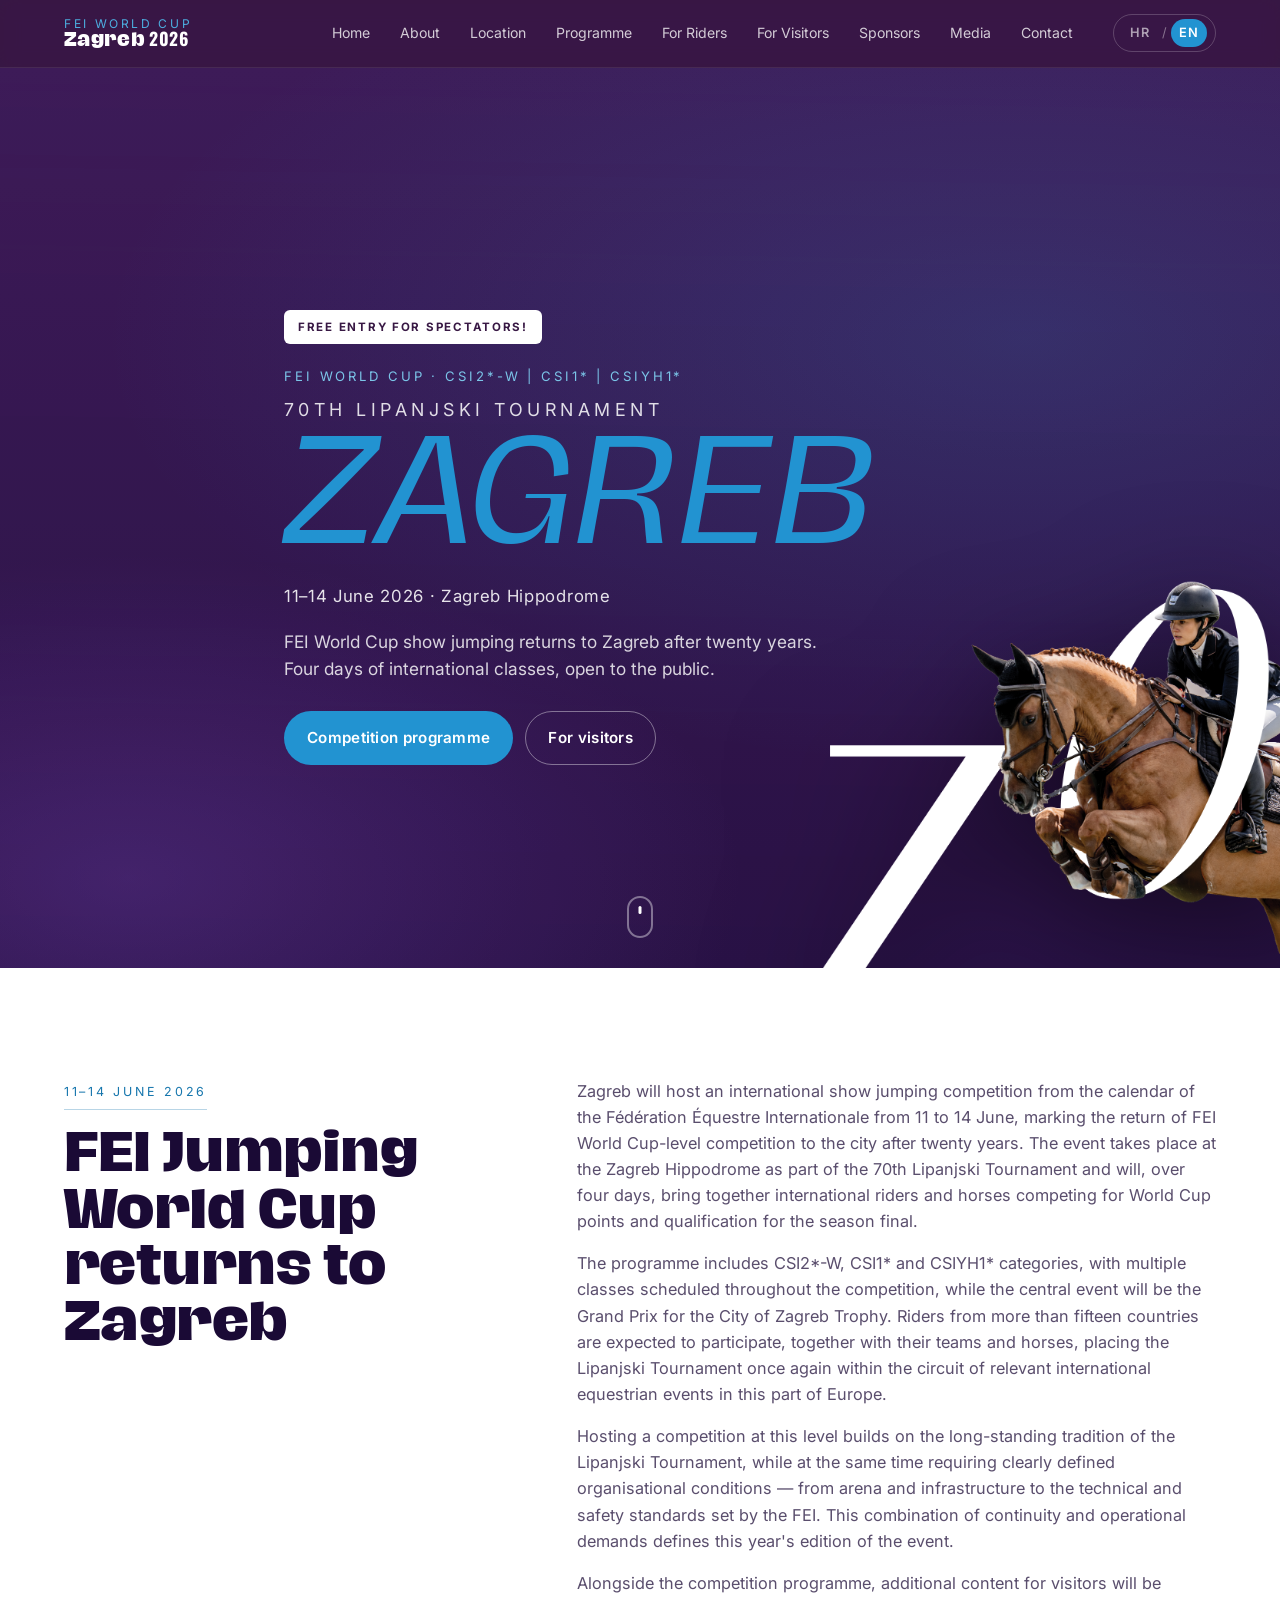
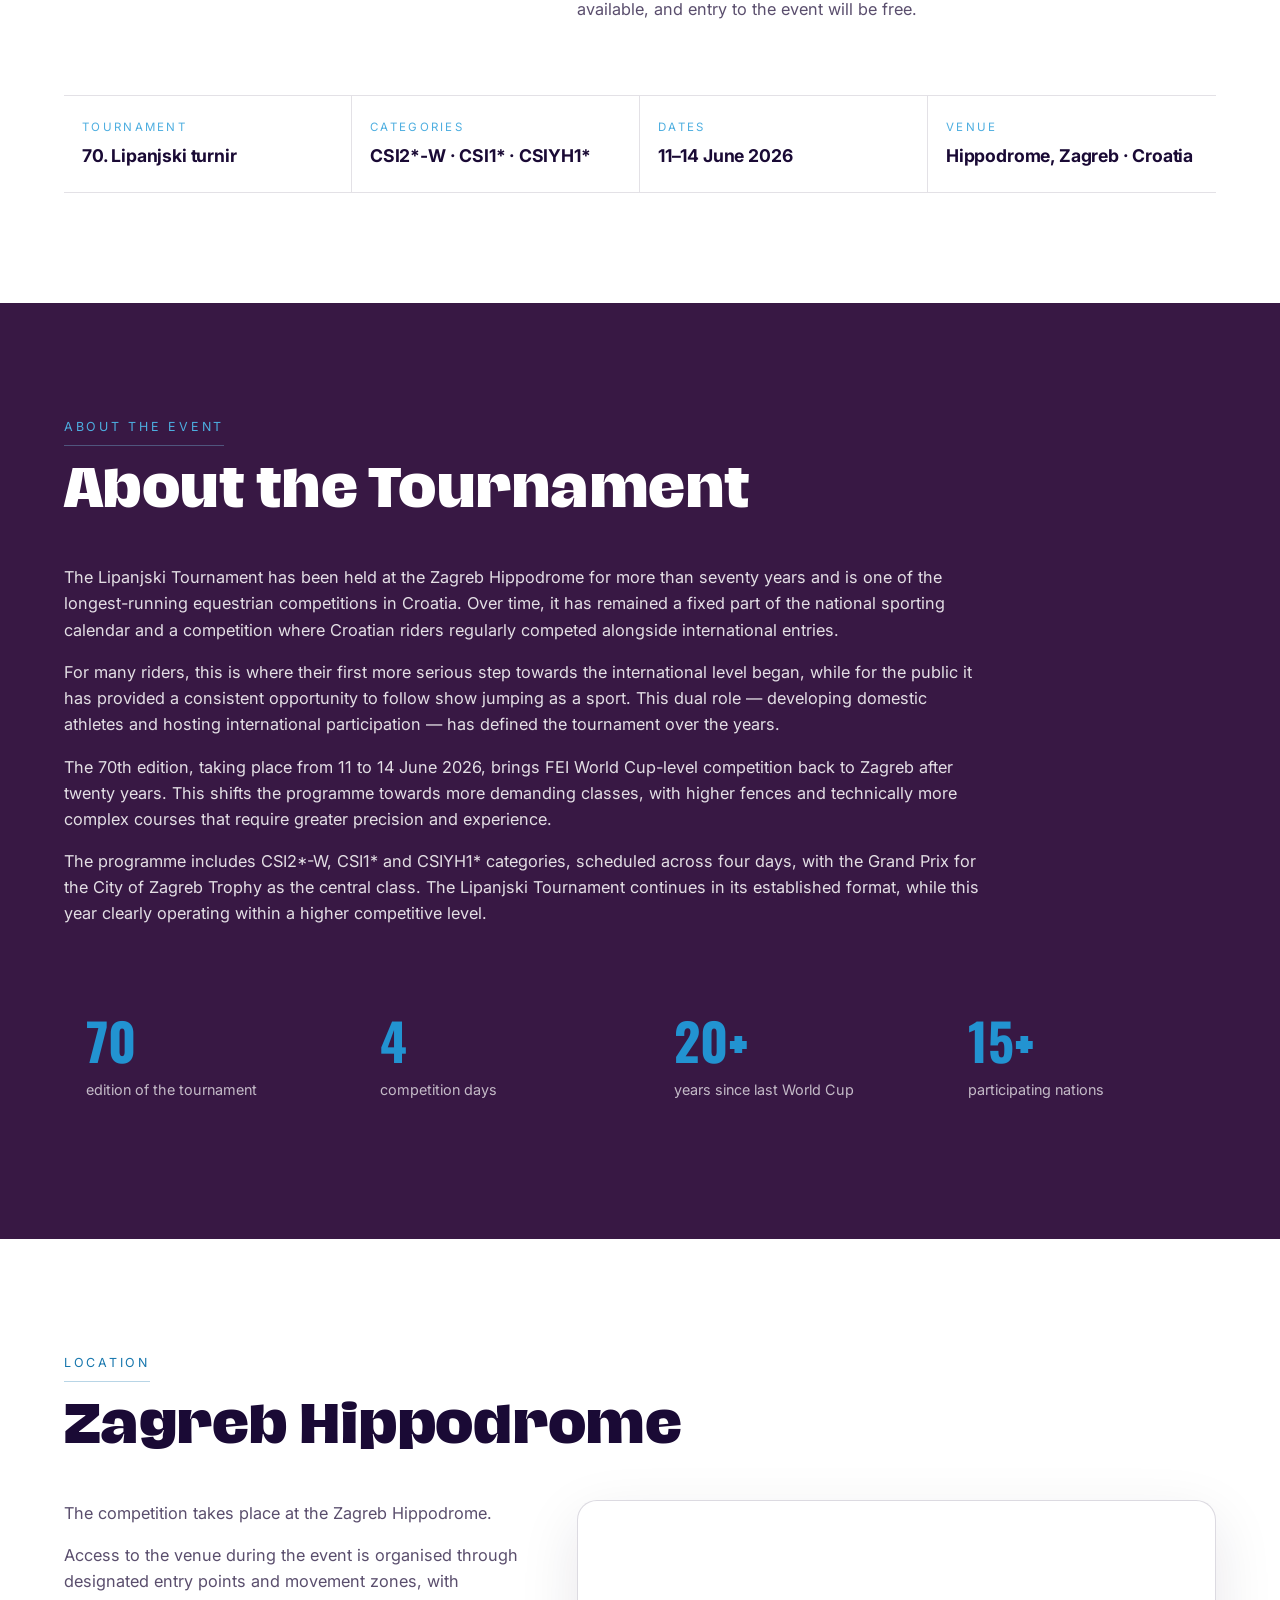
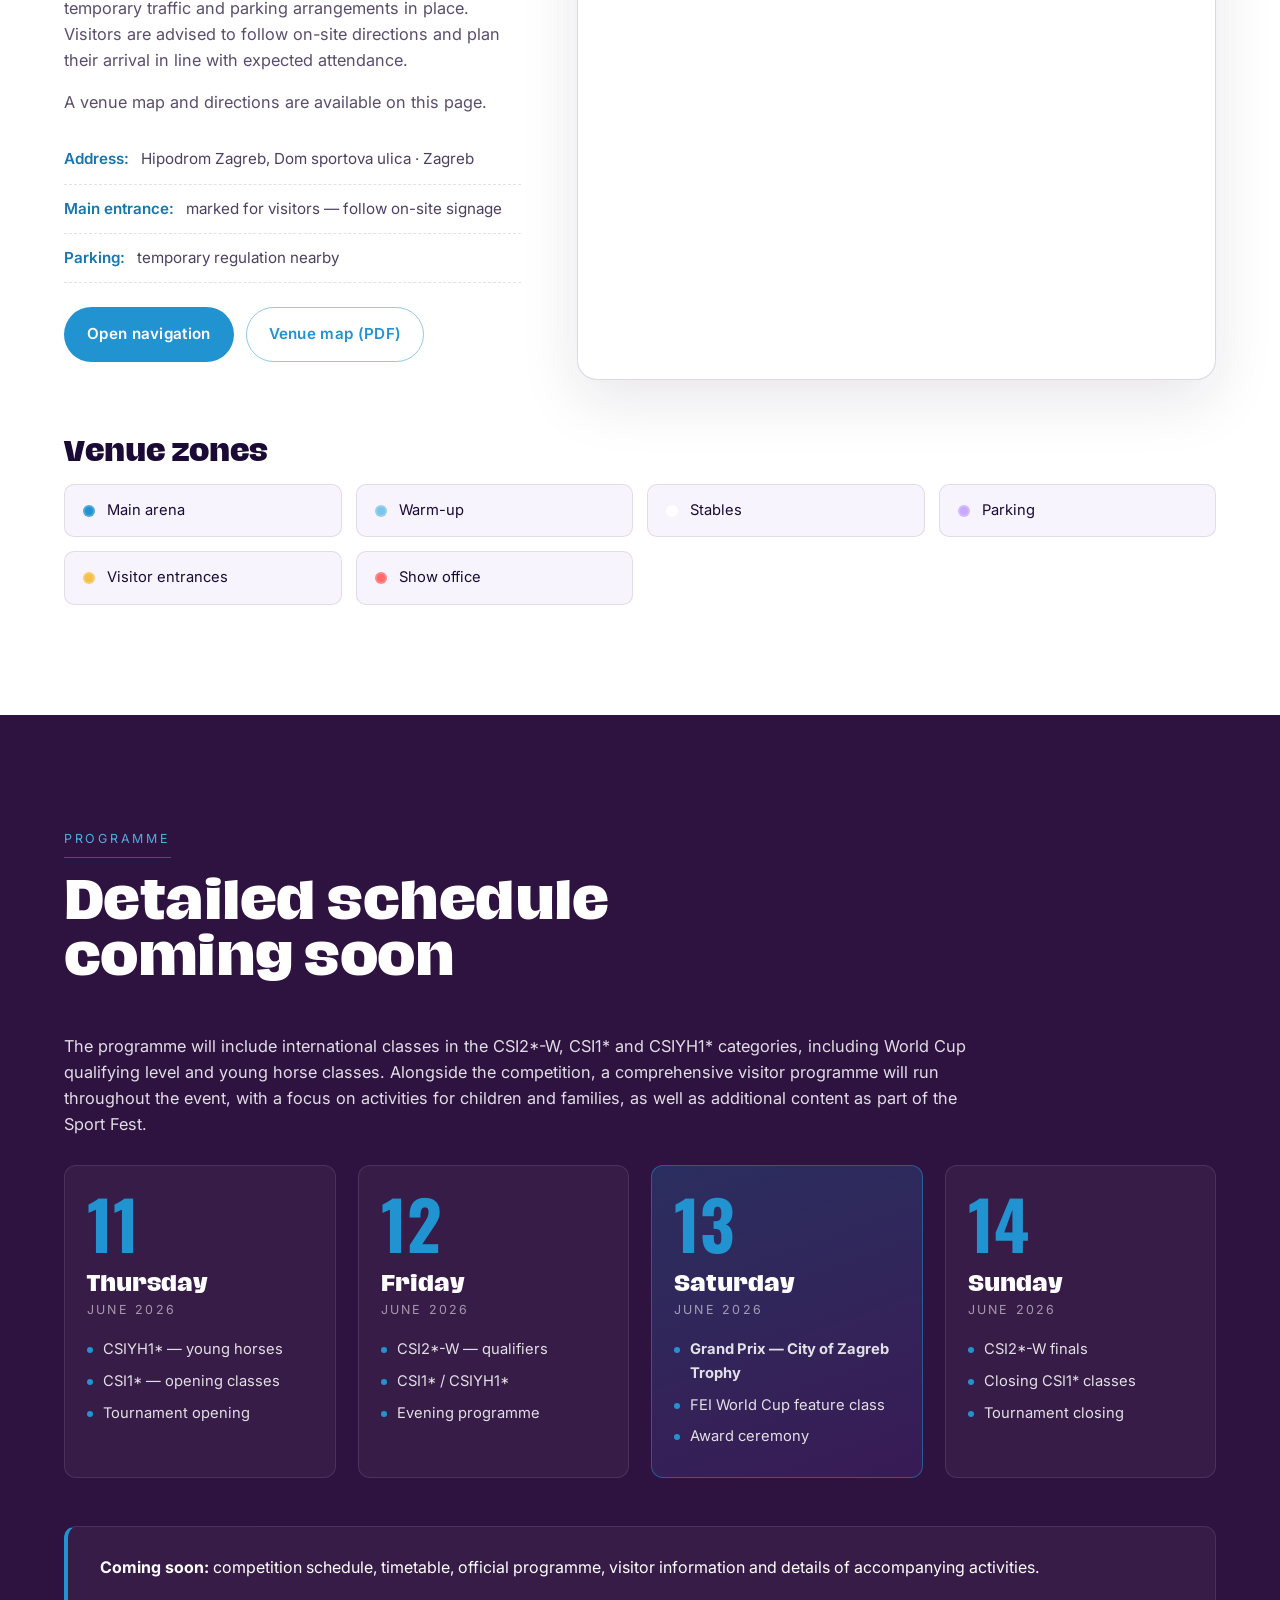
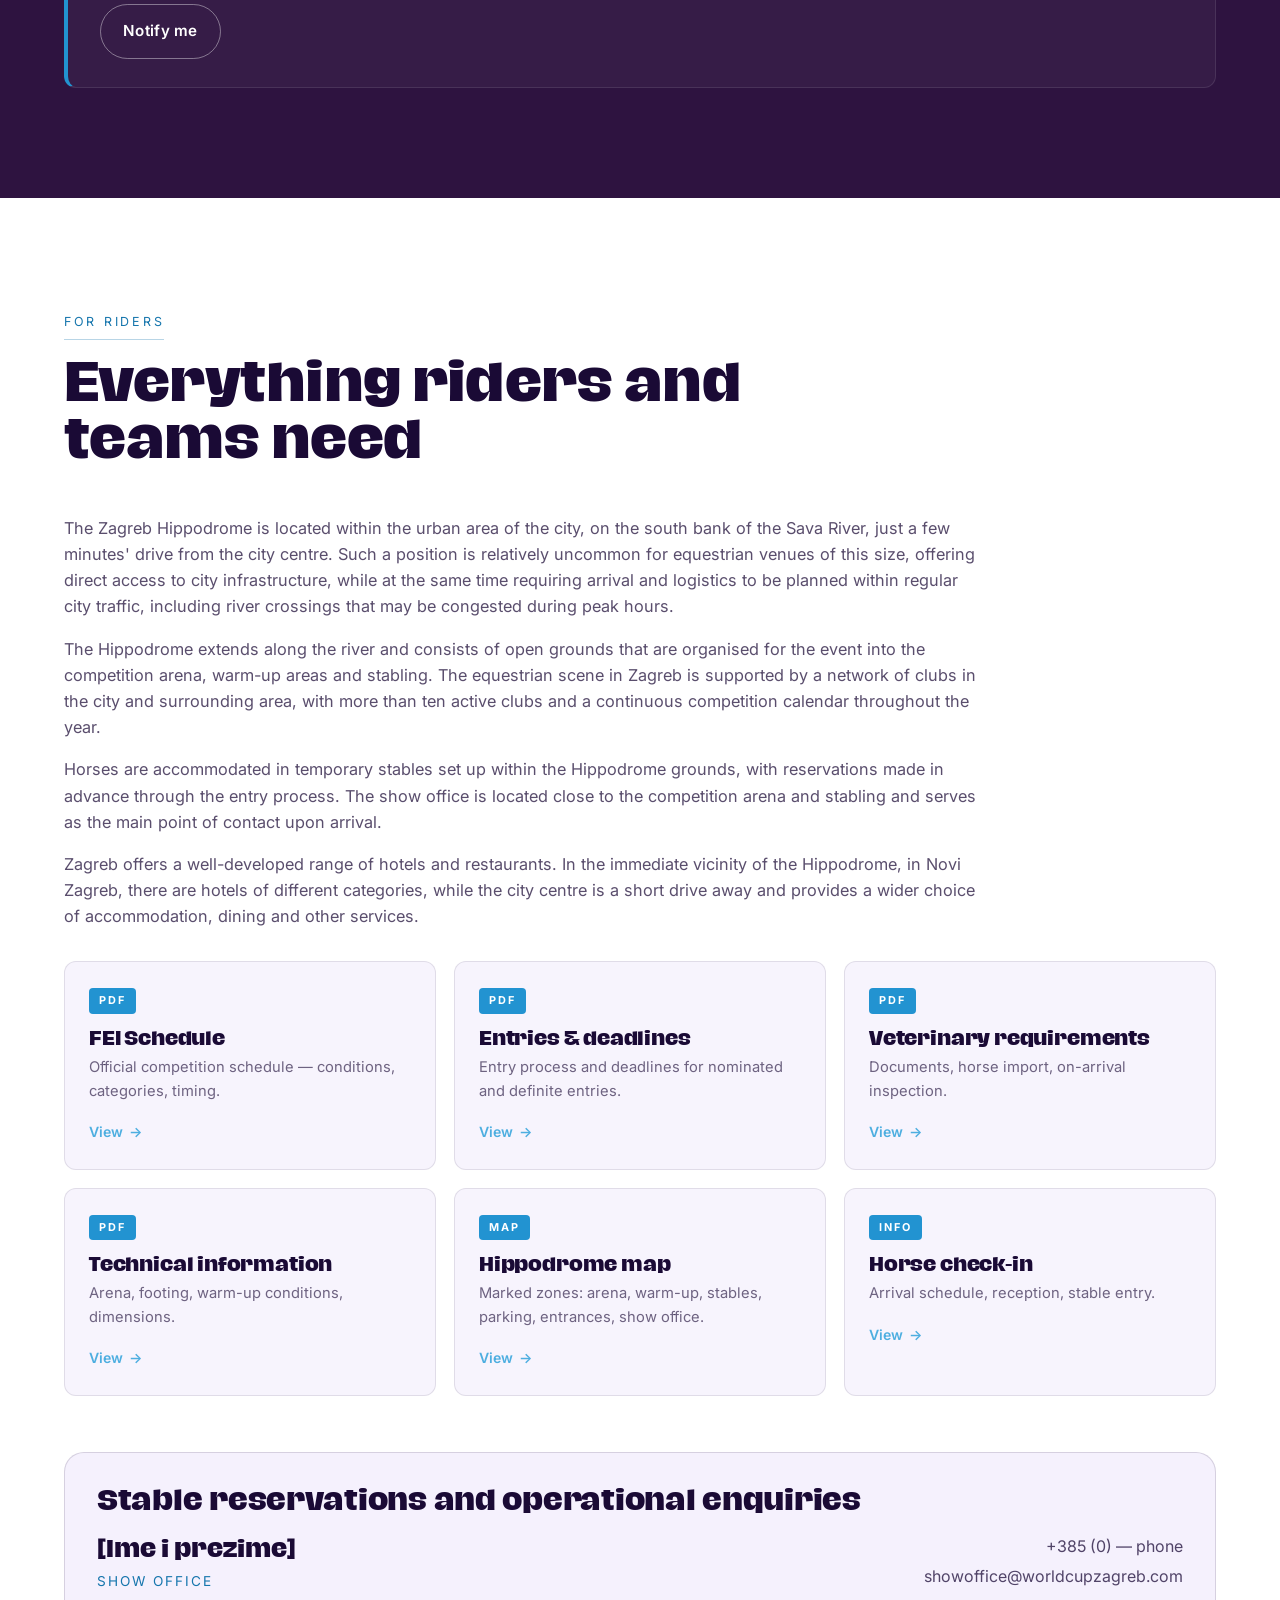
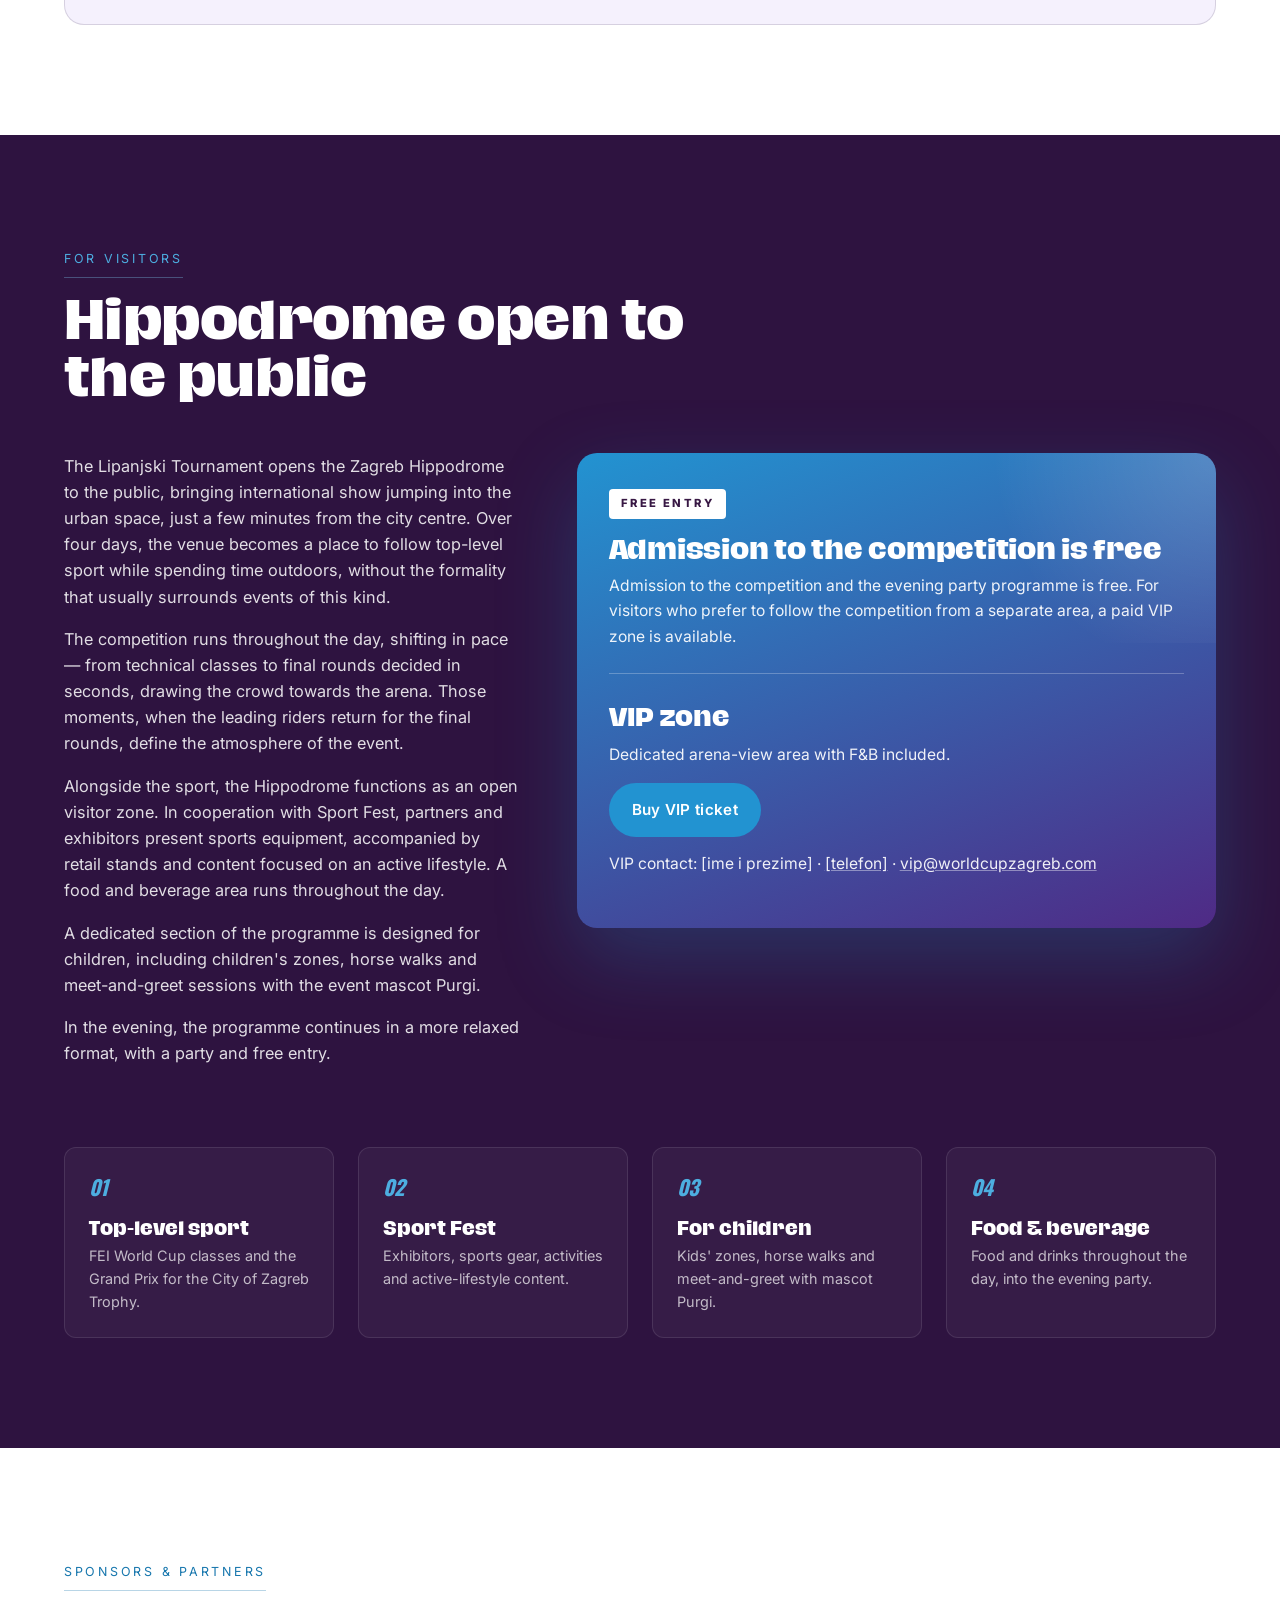
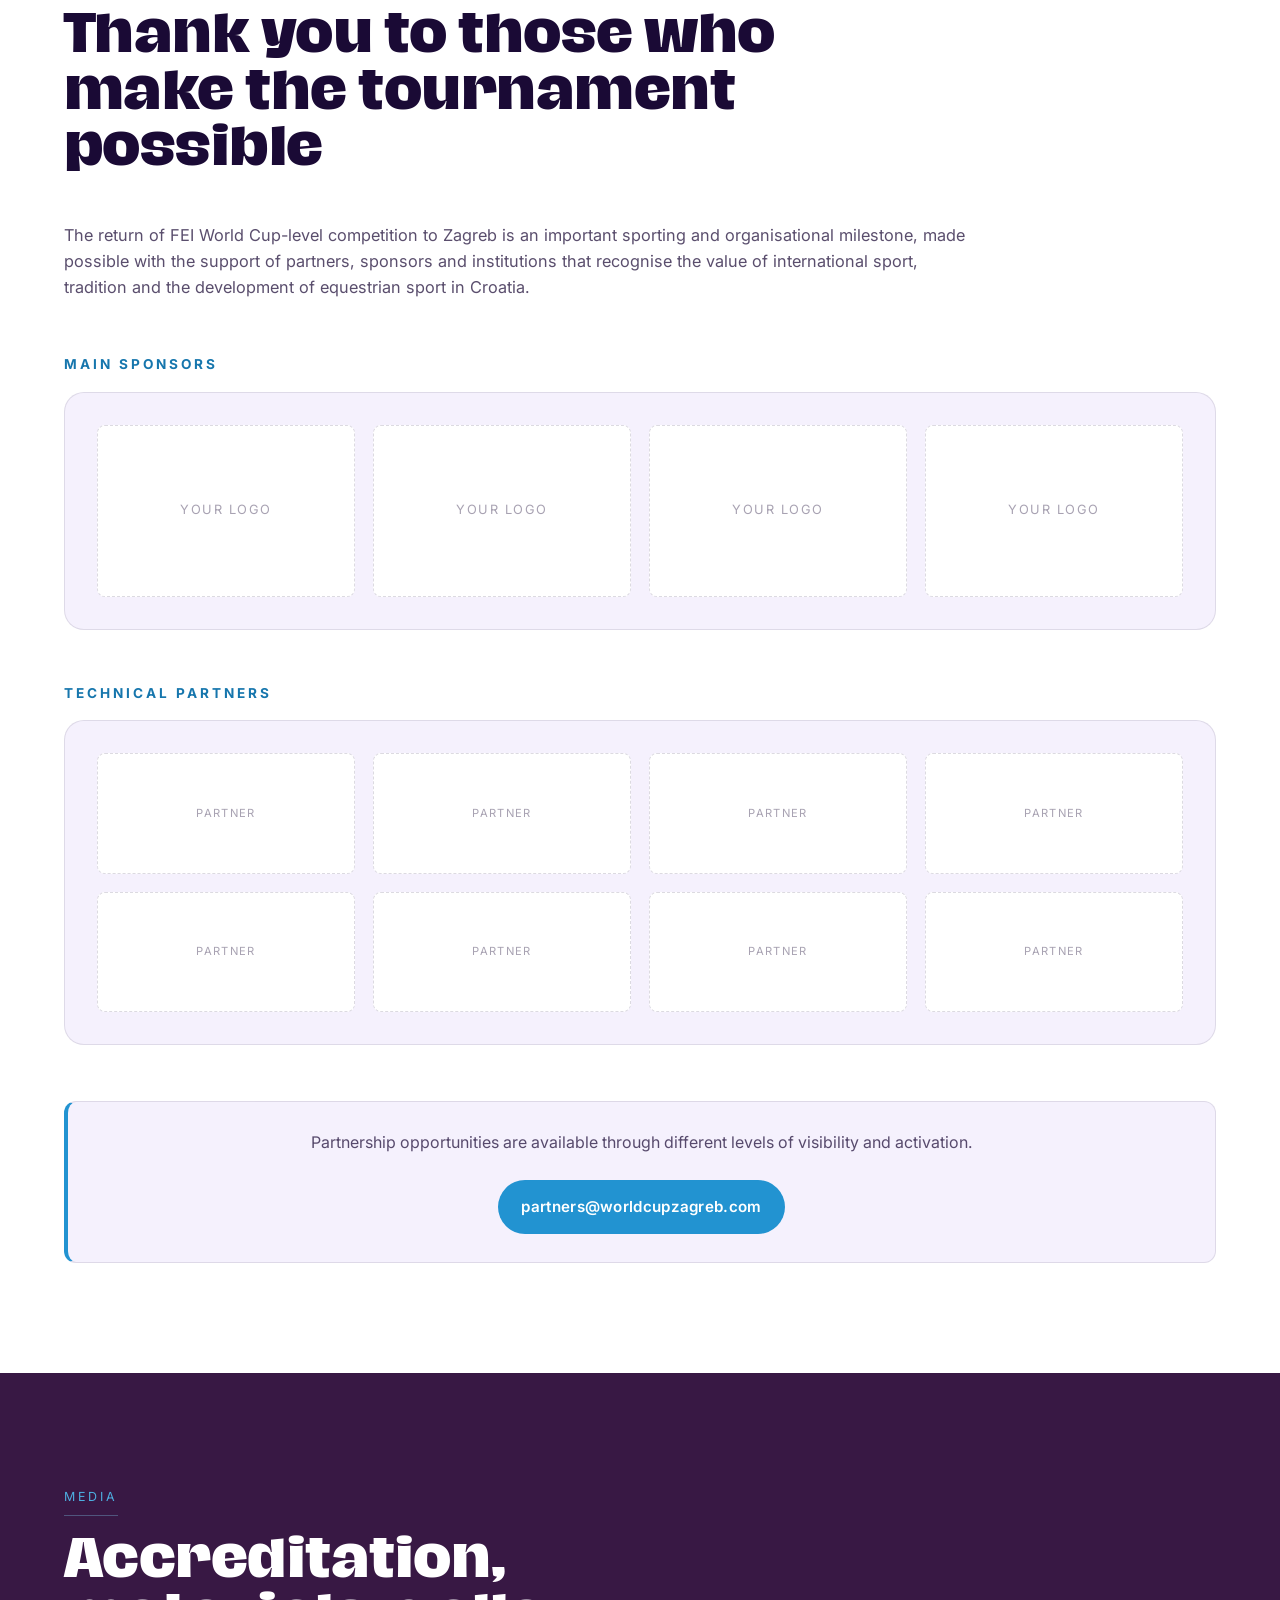
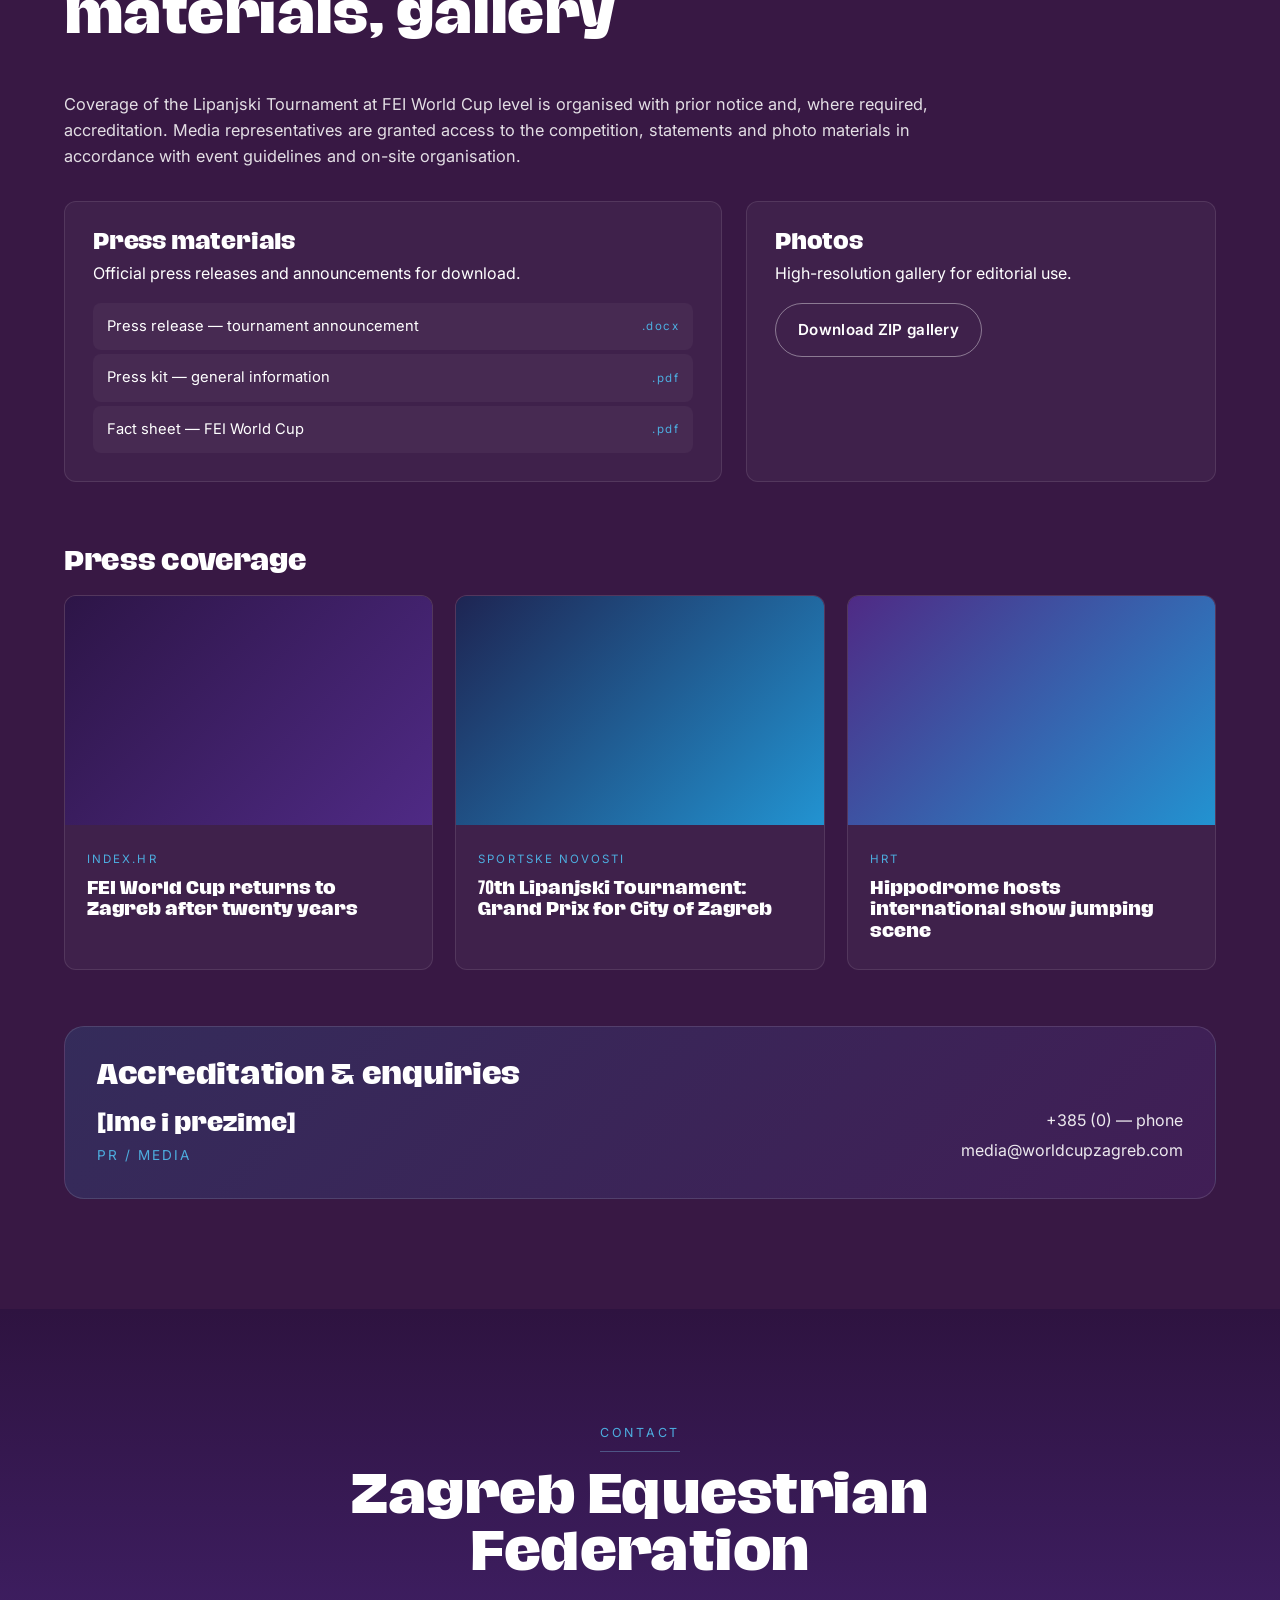
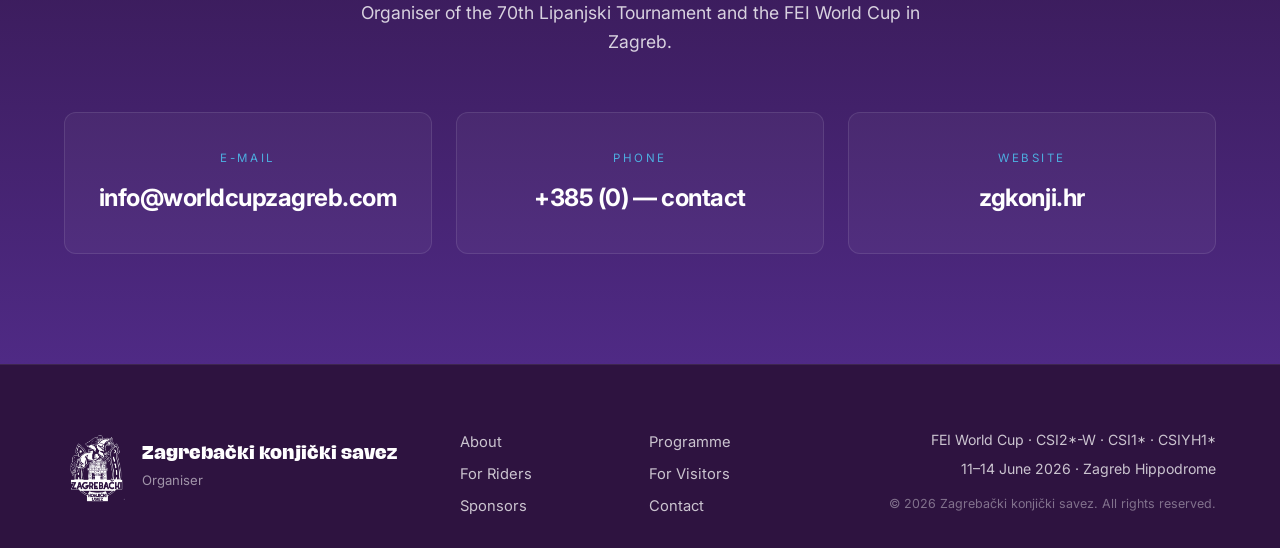
==== web/index2.html @ c943bbc8 "Promote version5 to index.html, remove all version files Co-Authored-By: Claude Sonnet 4.6 <noreply@" ====
<!DOCTYPE html>
<html lang="hr" data-lang="hr">
<head>
<meta charset="UTF-8" />
<meta name="viewport" content="width=device-width, initial-scale=1.0" />
<title>FEI World Cup Zagreb 2026 — 70. Lipanjski turnir</title>
<meta name="description" content="FEI World Cup u preponskom jahanju vraća se u Zagreb. 70. Lipanjski turnir, 11.–14. lipnja 2026., Hipodrom Zagreb." />
<link rel="preconnect" href="https://fonts.googleapis.com" />
<link rel="preconnect" href="https://fonts.gstatic.com" crossorigin />
<link rel="stylesheet" href="https://fonts.googleapis.com/css2?family=Oswald:wght@400;600;700&family=Inter:wght@300;400;500;600;700&display=swap" />
<style>
/* =====================================================
   Hagrid — slova only (unicode-range isključuje 0–9)
   Browser pada na Oswald za znamenke
   ===================================================== */
@font-face {
  font-family: "Hagrid";
  src: url("assets/fonts/Hagrid-Regular.ttf") format("truetype");
  font-weight: 400; font-style: normal; font-display: swap;
  unicode-range: U+0020-002F, U+003A-FFFF;
}
@font-face {
  font-family: "Hagrid";
  src: url("assets/fonts/Hagrid-Italic.ttf") format("truetype");
  font-weight: 400; font-style: italic; font-display: swap;
  unicode-range: U+0020-002F, U+003A-FFFF;
}
@font-face {
  font-family: "Hagrid";
  src: url("assets/fonts/Hagrid-Extrabold.ttf") format("truetype");
  font-weight: 800; font-style: normal; font-display: swap;
  unicode-range: U+0020-002F, U+003A-FFFF;
}
@font-face {
  font-family: "Hagrid";
  src: url("assets/fonts/Hagrid-Extrabold-Italic.ttf") format("truetype");
  font-weight: 800; font-style: italic; font-display: swap;
  unicode-range: U+0020-002F, U+003A-FFFF;
}

/* =====================================================
   Tokens
   ===================================================== */
:root {
  --purple-900: #2E1340;
  --purple-800: #381844;
  --purple-700: #401A4C;
  --purple-600: #4F2A85;
  --purple-500: #6B3FB0;
  --cyan-500:   #2293D1;
  --cyan-400:   #4DAEE0;
  --cyan-300:   #7BC5E8;
  --cream:      #F5EFE6;
  --white:      #FFFFFF;
  --ink:        #1A0A35;
  --gold:       #E8C66A;
  --radius-sm:  6px;
  --radius:     12px;
  --radius-lg:  20px;
  --container:  1200px;
  --ease:       cubic-bezier(.2,.7,.2,1);
  --font-serif: "Hagrid", "Oswald", Impact, Arial, sans-serif;
  --font-sans:  "Inter", -apple-system, BlinkMacSystemFont, "Helvetica Neue", Arial, sans-serif;
}

/* =====================================================
   Reset
   ===================================================== */
*,*::before,*::after { box-sizing: border-box; }
html { scroll-behavior: smooth; }
body {
  margin: 0;
  font-family: var(--font-sans);
  color: var(--white);
  background: var(--purple-800);
  line-height: 1.6;
  -webkit-font-smoothing: antialiased;
  text-rendering: optimizeLegibility;
}
img { max-width: 100%; display: block; }
a { color: inherit; text-decoration: none; }
button { font: inherit; cursor: pointer; }
ul { margin: 0; padding: 0; list-style: none; }

/* =====================================================
   Container
   ===================================================== */
.container {
  width: 100%;
  max-width: var(--container);
  margin: 0 auto;
  padding: 0 24px;
}

/* =====================================================
   Typography
   ===================================================== */
h1, h2, h3, h4 {
  font-family: var(--font-serif);
  font-weight: 800;
  line-height: 1.1;
  letter-spacing: -0.01em;
  margin: 0 0 .4em;
}
h1 { font-size: clamp(2.4rem, 6vw, 5.2rem); }
h2 { font-size: clamp(2rem, 4vw, 3.4rem); }
h3 { font-size: clamp(1.3rem, 2.2vw, 1.7rem); }
h4 { font-size: 1.05rem; letter-spacing: 0; }
p  { margin: 0 0 1em; }
strong { font-weight: 700; }

.eyebrow {
  display: inline-block;
  font-family: var(--font-sans);
  font-size: .78rem;
  letter-spacing: .22em;
  text-transform: uppercase;
  color: var(--cyan-400);
  margin: 0 0 14px;
  padding-bottom: 8px;
  border-bottom: 1px solid rgba(123,197,232,.35);
}
.prose p { font-size: 1.02rem; color: rgba(255,255,255,.86); }
.prose-wide { max-width: 920px; }

/* =====================================================
   Buttons
   ===================================================== */
.btn {
  display: inline-flex;
  align-items: center;
  gap: 8px;
  padding: 14px 22px;
  border-radius: 999px;
  font-weight: 600;
  font-size: .95rem;
  letter-spacing: .02em;
  transition: transform .25s var(--ease), background .25s var(--ease), color .25s var(--ease), border-color .25s var(--ease);
  border: 1px solid transparent;
  white-space: nowrap;
}
.btn-primary { background: var(--cyan-500); color: var(--white); }
.btn-primary:hover { background: var(--cyan-400); transform: translateY(-2px); }
.btn-ghost { background: transparent; color: var(--white); border-color: rgba(255,255,255,.4); }
.btn-ghost:hover { border-color: var(--white); background: rgba(255,255,255,.08); transform: translateY(-2px); }

/* =====================================================
   Header / Nav
   ===================================================== */
.site-header {
  position: sticky;
  top: 0;
  z-index: 100;
  background: rgba(56,24,68,.82);
  backdrop-filter: saturate(140%) blur(10px);
  -webkit-backdrop-filter: saturate(140%) blur(10px);
  border-bottom: 1px solid rgba(255,255,255,.08);
}
.nav-row {
  display: flex;
  align-items: center;
  justify-content: space-between;
  gap: 24px;
  padding-top: 14px;
  padding-bottom: 14px;
}
.brand { display: flex; align-items: center; gap: 12px; }
.brand-text { display: flex; flex-direction: column; line-height: 1.1; }
.brand-line-1 {
  font-family: var(--font-sans);
  font-size: .75rem;
  letter-spacing: .22em;
  text-transform: uppercase;
  color: var(--cyan-400);
}
.brand-line-2 {
  font-family: var(--font-serif);
  font-weight: 800;
  font-style: normal;
  font-size: 1.1rem;
  letter-spacing: .02em;
  color: var(--white);
}

.primary-nav { display: flex; align-items: center; gap: 28px; }
.primary-nav > ul { display: flex; gap: 6px; flex-wrap: wrap; }
.primary-nav a {
  display: inline-block;
  padding: 8px 12px;
  font-size: .88rem;
  border-radius: 999px;
  color: rgba(255,255,255,.78);
  transition: color .2s var(--ease), background .2s var(--ease);
}
.primary-nav a:hover { color: var(--white); background: rgba(255,255,255,.06); }

.lang-switch {
  display: inline-flex;
  align-items: center;
  gap: 4px;
  padding: 4px 8px;
  border: 1px solid rgba(255,255,255,.2);
  border-radius: 999px;
  font-size: .8rem;
}
.lang-switch span { color: rgba(255,255,255,.4); }
.lang-btn {
  background: transparent;
  border: 0;
  color: rgba(255,255,255,.6);
  padding: 4px 8px;
  border-radius: 999px;
  font-weight: 600;
  letter-spacing: .08em;
}
.lang-btn.is-active { color: var(--white); background: var(--cyan-500); }

.nav-toggle {
  display: none;
  flex-direction: column;
  gap: 5px;
  background: transparent;
  border: 0;
  padding: 8px;
}
.nav-toggle span {
  display: block;
  width: 24px;
  height: 2px;
  background: var(--white);
  border-radius: 2px;
  transition: transform .25s var(--ease), opacity .25s var(--ease);
}

/* =====================================================
   Hero
   ===================================================== */
.hero {
  position: relative;
  min-height: 100vh;
  display: flex;
  align-items: center;
  overflow: hidden;
  isolation: isolate;
  padding: 120px 0 80px;
}
.hero-bg {
  position: absolute; inset: 0;
  background:
    radial-gradient(120% 80% at 80% 30%, rgba(34,147,209,.18), transparent 60%),
    radial-gradient(80% 60% at 10% 90%, rgba(107,63,176,.32), transparent 60%),
    linear-gradient(180deg, #2A1244 0%, #1A0A35 100%);
  z-index: -3;
}
.hero-bg::after {
  content: "";
  position: absolute; inset: 0;
  background: url("assets/img/background.png") center/cover no-repeat;
  opacity: .35;
  mix-blend-mode: screen;
}
.hero-horse {
  position: absolute;
  right: -2%; bottom: -2%;
  width: clamp(420px, 60vw, 900px);
  z-index: -1;
  pointer-events: none;
  filter: drop-shadow(0 30px 60px rgba(0,0,0,.5));
}
.hero-content { position: relative; max-width: 760px; }
.hero-badges { margin-bottom: 22px; }
.badge {
  display: inline-block;
  padding: 8px 14px;
  border-radius: 6px;
  font-size: .72rem;
  font-weight: 700;
  letter-spacing: .15em;
  text-transform: uppercase;
}
.badge-light { background: var(--white); color: var(--purple-800); }
.hero-eyebrow {
  font-size: .82rem;
  letter-spacing: .22em;
  text-transform: uppercase;
  color: var(--cyan-300);
  margin: 0 0 14px;
}
.hero-title { font-family: var(--font-serif); margin: 0 0 18px; line-height: .95; }
.hero-title-small {
  display: block;
  font-size: clamp(.95rem, 1.4vw, 1.15rem);
  letter-spacing: .25em;
  text-transform: uppercase;
  color: rgba(255,255,255,.85);
  font-weight: 400;
  font-family: var(--font-sans);
  margin-bottom: 6px;
}
.hero-title-big {
  display: block;
  font-style: italic;
  font-weight: 400;
  font-size: clamp(4rem, 11vw, 9.5rem);
  color: var(--cyan-500);
  letter-spacing: .015em;
  line-height: 1;
}
.hero-date { font-size: 1.05rem; letter-spacing: .04em; color: rgba(255,255,255,.88); margin: 6px 0 18px; }
.hero-lead { font-size: 1.08rem; max-width: 560px; color: rgba(255,255,255,.82); margin-bottom: 28px; }
.hero-ctas { display: flex; gap: 12px; flex-wrap: wrap; }
.hero-scroll {
  position: absolute;
  bottom: 30px; left: 50%;
  transform: translateX(-50%);
  width: 26px; height: 42px;
  border: 2px solid rgba(255,255,255,.4);
  border-radius: 14px;
}
.hero-scroll span {
  position: absolute;
  left: 50%; top: 8px;
  width: 3px; height: 8px;
  background: var(--white);
  border-radius: 2px;
  transform: translateX(-50%);
  animation: scroll-dot 1.8s var(--ease) infinite;
}
@keyframes scroll-dot {
  0%   { opacity: 0; transform: translate(-50%, 0); }
  30%  { opacity: 1; }
  100% { opacity: 0; transform: translate(-50%, 14px); }
}

/* =====================================================
   Sections
   ===================================================== */
.section { padding: 110px 0; position: relative; }
.section-intro     { background: var(--purple-900); }
.section-about     { background: var(--purple-800); }
.section-location  { background: var(--purple-900); }
.section-programme { background: var(--purple-900); }
.section-riders    { background: var(--purple-800); }
.section-visitors  { background: var(--purple-900); }
.section-sponsors  { background: var(--purple-900); }
.section-media     { background: var(--purple-800); }
.section-contact   { background: linear-gradient(180deg, var(--purple-900) 0%, #4F2A85 100%); }

.section-head { margin-bottom: 48px; max-width: 720px; }
.grid-2 { display: grid; grid-template-columns: 1fr 1.4fr; gap: 56px; align-items: start; }

/* =====================================================
   Key facts
   ===================================================== */
.key-facts {
  margin-top: 56px;
  display: grid;
  grid-template-columns: repeat(4, 1fr);
  gap: 0;
  border-top: 1px solid rgba(255,255,255,.12);
  border-bottom: 1px solid rgba(255,255,255,.12);
}
.key-facts li {
  padding: 22px 18px;
  border-right: 1px solid rgba(255,255,255,.12);
}
.key-facts li:last-child { border-right: 0; }
.kf-label {
  display: block;
  font-size: .72rem;
  letter-spacing: .2em;
  text-transform: uppercase;
  color: var(--cyan-400);
  margin-bottom: 6px;
}
.kf-value {
  display: block;
  font-family: var(--font-sans);
  font-weight: 700;
  font-style: normal;
  font-size: 1.1rem;
  letter-spacing: -.01em;
  color: var(--white);
}

/* =====================================================
   Stats
   ===================================================== */
.stats {
  margin-top: 64px;
  display: grid;
  grid-template-columns: repeat(4, 1fr);
  gap: 24px;
}
.stat {
  padding: 28px 22px;
  background: transparent;
  border: none;
  text-align: left;
}
.stat-num {
  font-family: var(--font-serif);
  font-style: normal;
  font-weight: 800;
  font-size: clamp(2.8rem, 4vw, 4rem);
  line-height: 1;
  color: var(--cyan-500);
}
.stat-lbl { margin-top: 8px; font-size: .9rem; color: rgba(255,255,255,.7); }

/* =====================================================
   Location
   ===================================================== */
.info-list { margin: 20px 0 24px; padding: 0; }
.info-list li {
  padding: 12px 0;
  border-bottom: 1px dashed rgba(255,255,255,.15);
  font-size: .95rem;
  color: rgba(255,255,255,.85);
}
.info-list li strong { color: var(--cyan-300); margin-right: 8px; font-weight: 600; }
.map-card {
  position: relative;
  border-radius: var(--radius-lg);
  overflow: hidden;
  border: 1px solid rgba(255,255,255,.12);
  background: var(--purple-800);
  height: 480px;
  box-shadow: 0 30px 80px rgba(0,0,0,.4);
}
.map-card iframe { position: absolute; inset: 0; width: 100%; height: 100%; border: 0; filter: hue-rotate(180deg) invert(.85) saturate(.6); }
.cta-row { display: flex; gap: 12px; flex-wrap: wrap; }
.venue-zones { margin-top: 56px; }
.venue-zones h3 { margin-bottom: 18px; }
.zone-grid { display: grid; grid-template-columns: repeat(auto-fit, minmax(220px, 1fr)); gap: 14px; }
.zone {
  display: flex; align-items: center; gap: 12px;
  padding: 14px 18px;
  background: rgba(255,255,255,.04);
  border: 1px solid rgba(255,255,255,.08);
  border-radius: 10px;
  font-size: .92rem;
}
.zone .dot {
  width: 12px; height: 12px; border-radius: 50%;
  background: var(--c, var(--cyan-500));
  border: 2px solid rgba(255,255,255,.2);
}

/* =====================================================
   Programme
   ===================================================== */
.schedule-grid { display: grid; grid-template-columns: repeat(4, 1fr); gap: 22px; margin-top: 28px; }
.day-card {
  background: rgba(255,255,255,.04);
  border: 1px solid rgba(255,255,255,.1);
  border-radius: var(--radius);
  padding: 28px 22px;
  transition: transform .3s var(--ease), border-color .3s var(--ease), background .3s var(--ease);
}
.day-card:hover { transform: translateY(-6px); border-color: rgba(34,147,209,.6); background: rgba(34,147,209,.08); }
.day-card.is-feature { background: linear-gradient(160deg, rgba(34,147,209,.22), rgba(107,63,176,.18)); border-color: rgba(34,147,209,.5); }
.day-num {
  font-family: var(--font-serif);
  font-style: normal;
  font-weight: 800;
  font-size: 4.2rem;
  line-height: 1;
  color: var(--cyan-500);
}
.day-name { margin-top: 6px; font-family: var(--font-serif); font-weight: 800; font-size: 1.3rem; }
.day-month { font-size: .78rem; letter-spacing: .18em; text-transform: uppercase; color: rgba(255,255,255,.55); margin-bottom: 18px; }
.day-list { display: flex; flex-direction: column; gap: 8px; }
.day-list li {
  padding-left: 16px;
  position: relative;
  font-size: .92rem;
  color: rgba(255,255,255,.86);
}
.day-list li::before {
  content: "";
  position: absolute;
  left: 0; top: 9px;
  width: 6px; height: 6px;
  border-radius: 50%;
  background: var(--cyan-500);
}
.callout {
  margin-top: 48px;
  padding: 28px 32px;
  background: rgba(255,255,255,.04);
  border: 1px solid rgba(255,255,255,.1);
  border-left: 4px solid var(--cyan-500);
  border-radius: var(--radius);
  display: flex;
  justify-content: space-between;
  align-items: center;
  gap: 24px;
  flex-wrap: wrap;
}
.callout p { margin: 0; }
.callout-cta { text-align: center; justify-content: center; flex-direction: column; margin-top: 56px; }

/* =====================================================
   Riders / Docs
   ===================================================== */
.docs-grid { margin-top: 32px; display: grid; grid-template-columns: repeat(3, 1fr); gap: 18px; }
.doc-card {
  display: block;
  padding: 24px;
  background: rgba(255,255,255,.04);
  border: 1px solid rgba(255,255,255,.1);
  border-radius: var(--radius);
  transition: transform .3s var(--ease), border-color .3s var(--ease), background .3s var(--ease);
}
.doc-card:hover { transform: translateY(-4px); border-color: var(--cyan-500); background: rgba(34,147,209,.06); }
.doc-tag {
  display: inline-block;
  padding: 4px 10px;
  background: var(--cyan-500);
  color: var(--white);
  font-size: .68rem;
  font-weight: 700;
  letter-spacing: .18em;
  border-radius: 4px;
  margin-bottom: 14px;
}
.doc-card h3 { font-size: 1.15rem; margin-bottom: 8px; }
.doc-card p  { color: rgba(255,255,255,.7); font-size: .92rem; margin-bottom: 16px; }
.doc-link { display: inline-flex; align-items: center; gap: 6px; color: var(--cyan-400); font-weight: 600; font-size: .88rem; }
.doc-link::after { content: "→"; }
.contact-block {
  margin-top: 56px;
  padding: 32px;
  background: linear-gradient(135deg, rgba(34,147,209,.16), rgba(107,63,176,.16));
  border: 1px solid rgba(255,255,255,.12);
  border-radius: var(--radius-lg);
}
.contact-row { margin-top: 16px; display: flex; justify-content: space-between; align-items: center; gap: 24px; flex-wrap: wrap; }
.contact-name { font-family: var(--font-serif); font-style: normal; font-weight: 800; font-size: 1.4rem; }
.contact-role { font-size: .85rem; letter-spacing: .15em; text-transform: uppercase; color: var(--cyan-400); margin-top: 4px; }
.contact-meta { display: flex; flex-direction: column; gap: 4px; text-align: right; }
.contact-meta a { color: rgba(255,255,255,.9); }
.contact-meta a:hover { color: var(--cyan-400); }

/* =====================================================
   Visitors
   ===================================================== */
.ticket-card {
  position: relative;
  padding: 36px 32px;
  background: linear-gradient(160deg, var(--cyan-500) 0%, var(--purple-600) 100%);
  border-radius: var(--radius-lg);
  box-shadow: 0 30px 80px rgba(34,147,209,.25);
  overflow: hidden;
}
.ticket-card::before {
  content: "";
  position: absolute; top: -40%; right: -40%;
  width: 80%; height: 80%;
  background: radial-gradient(circle, rgba(255,255,255,.18), transparent 70%);
}
.ticket-badge {
  display: inline-block;
  padding: 6px 12px;
  background: var(--white);
  color: var(--purple-800);
  font-size: .7rem;
  letter-spacing: .22em;
  font-weight: 800;
  border-radius: 4px;
  margin-bottom: 16px;
}
.ticket-card h3 { font-size: 1.6rem; }
.ticket-card p  { color: rgba(255,255,255,.92); font-size: .98rem; }
.vip-block { margin-top: 24px; padding-top: 24px; border-top: 1px solid rgba(255,255,255,.25); position: relative; }
.vip-title { font-family: var(--font-serif); font-style: normal; font-weight: 800; font-size: 1.5rem; margin-bottom: 6px; }
.vip-contact { margin-top: 14px; font-size: .85rem; color: rgba(255,255,255,.85); }
.vip-contact a { text-decoration: underline; text-decoration-color: rgba(255,255,255,.4); }
.visitor-features { margin-top: 64px; display: grid; grid-template-columns: repeat(4, 1fr); gap: 24px; }
.feat {
  padding: 24px;
  background: rgba(255,255,255,.04);
  border: 1px solid rgba(255,255,255,.1);
  border-radius: var(--radius);
}
.feat-num { font-family: var(--font-serif); font-style: italic; color: var(--cyan-400); font-weight: 800; font-size: 1.3rem; margin-bottom: 14px; }
.feat h4 { margin-bottom: 6px; font-size: 1.1rem; }
.feat p  { color: rgba(255,255,255,.7); font-size: .9rem; margin: 0; }

/* =====================================================
   Sponsors
   ===================================================== */
.tier-title { margin: 56px 0 20px; font-size: .85rem; letter-spacing: .22em; text-transform: uppercase; color: var(--cyan-400); font-family: var(--font-sans); font-weight: 700; }
.logo-grid { display: grid; gap: 18px; background: rgba(0,0,0,.25); padding: 32px; border-radius: var(--radius-lg); border: 1px solid rgba(255,255,255,.08); }
.logo-grid-lg { grid-template-columns: repeat(4, 1fr); }
.logo-grid-sm { grid-template-columns: repeat(4, 1fr); }
.logo-cell {
  aspect-ratio: 3/2;
  display: flex; align-items: center; justify-content: center;
  background: rgba(255,255,255,.04);
  border: 1px dashed rgba(255,255,255,.18);
  border-radius: 8px;
  color: rgba(255,255,255,.45);
  font-size: .8rem;
  letter-spacing: .12em;
  text-transform: uppercase;
}
.logo-grid-sm .logo-cell { aspect-ratio: 3/1.4; font-size: .7rem; }

/* =====================================================
   Media
   ===================================================== */
.media-blocks { display: grid; grid-template-columns: 1.4fr 1fr; gap: 24px; margin-top: 32px; }
.media-block { background: rgba(255,255,255,.04); border: 1px solid rgba(255,255,255,.1); padding: 28px; border-radius: var(--radius); }
.media-block h3 { font-size: 1.3rem; }
.dl-list { margin-top: 16px; display: flex; flex-direction: column; gap: 4px; }
.dl-list a {
  display: flex; justify-content: space-between; align-items: center;
  padding: 12px 14px;
  background: rgba(255,255,255,.04);
  border-radius: 8px;
  font-size: .92rem;
  transition: background .2s var(--ease);
}
.dl-list a:hover { background: rgba(34,147,209,.16); }
.dl-list em { font-style: normal; font-size: .72rem; color: var(--cyan-400); letter-spacing: .12em; }
.subhead { margin: 64px 0 20px; font-size: 1.6rem; }
.news-grid { display: grid; grid-template-columns: repeat(3, 1fr); gap: 22px; }
.news-card {
  display: flex; flex-direction: column;
  background: rgba(255,255,255,.04);
  border: 1px solid rgba(255,255,255,.1);
  border-radius: var(--radius);
  overflow: hidden;
  transition: transform .3s var(--ease), border-color .3s var(--ease);
}
.news-card:hover { transform: translateY(-4px); border-color: var(--cyan-500); }
.news-thumb { aspect-ratio: 16/10; }
.news-body { padding: 20px 22px; }
.news-source { display: inline-block; font-size: .72rem; letter-spacing: .18em; text-transform: uppercase; color: var(--cyan-400); margin-bottom: 8px; }
.news-card h4 { font-size: 1.05rem; line-height: 1.3; }

/* =====================================================
   Contact
   ===================================================== */
.section-contact .section-head { margin: 0 auto 56px; text-align: center; max-width: 720px; }
.section-contact .section-head .eyebrow { display: inline-block; }
.lede { font-size: 1.1rem; color: rgba(255,255,255,.8); max-width: 600px; margin: 0 auto; }
.contact-grid { display: grid; grid-template-columns: repeat(3, 1fr); gap: 24px; text-align: center; }
.contact-col {
  padding: 36px 22px;
  background: rgba(255,255,255,.04);
  border: 1px solid rgba(255,255,255,.1);
  border-radius: var(--radius);
}
.contact-label { font-size: .72rem; letter-spacing: .22em; text-transform: uppercase; color: var(--cyan-400); margin: 0 0 12px; }
.contact-big {
  display: block;
  font-family: var(--font-sans);
  font-weight: 700;
  font-style: normal;
  font-size: clamp(1.1rem, 2vw, 1.5rem);
  letter-spacing: -.02em;
  color: var(--white);
  word-break: break-word;
}
.contact-big:hover { color: var(--cyan-400); }

/* =====================================================
   Footer
   ===================================================== */
.site-footer {
  background: var(--purple-900);
  border-top: 1px solid rgba(255,255,255,.08);
  padding: 64px 0 28px;
}
.footer-grid { display: grid; grid-template-columns: 1fr 1fr 1fr; gap: 36px; align-items: start; }
.footer-brand { display: flex; gap: 14px; align-items: center; }
.footer-logo-neg { width: 64px; height: auto; }
.footer-brand strong { display: block; font-family: var(--font-serif); font-style: normal; font-weight: 800; }
.footer-brand span  { font-size: .82rem; color: rgba(255,255,255,.55); }
.footer-nav { display: grid; grid-template-columns: 1fr 1fr; gap: 6px 18px; }
.footer-nav a { font-size: .92rem; color: rgba(255,255,255,.75); }
.footer-nav a:hover { color: var(--cyan-400); }
.footer-meta { text-align: right; }
.meta-line { font-size: .88rem; color: rgba(255,255,255,.75); margin: 0 0 6px; }
.meta-mute { color: rgba(255,255,255,.4); font-size: .78rem; margin-top: 14px; }

/* =====================================================
   Reveal on scroll
   ===================================================== */
.reveal { opacity: 0; transform: translateY(24px); transition: opacity .7s var(--ease), transform .7s var(--ease); }
.reveal.is-visible { opacity: 1; transform: translateY(0); }
@media (prefers-reduced-motion: reduce) {
  .reveal, .reveal.is-visible { opacity: 1; transform: none; transition: none; }
  .hero-scroll span { animation: none; }
  html { scroll-behavior: auto; }
}

/* =====================================================
   Section-light — bijele sekcije (tamni tekst)
   ===================================================== */
.section-light { background: #FFFFFF !important; color: #1A0A35; }
.section-light h2,
.section-light h3,
.section-light h4 { color: #1A0A35; }
.section-light .eyebrow { color: #1676AD; border-color: rgba(22,118,173,.3); }
.section-light .prose p { color: rgba(26,10,53,.72); }
.section-light .key-facts { border-top-color: rgba(26,10,53,.12); border-bottom-color: rgba(26,10,53,.12); }
.section-light .key-facts li { border-color: rgba(26,10,53,.12); }
.section-light .kf-value { color: #1A0A35; }
.section-light .stat { background: #F5F1FD; border: 1px solid rgba(26,10,53,.1); }
.section-light .stat-lbl { color: rgba(26,10,53,.6); }
.section-light .info-list li { border-color: rgba(26,10,53,.12); color: rgba(26,10,53,.78); }
.section-light .info-list li strong { color: #1676AD; }
.section-light .map-card { border-color: rgba(26,10,53,.15); background: #fff; box-shadow: 0 20px 60px rgba(26,10,53,.1); }
.section-light .map-card iframe { filter: none; }
.section-light .zone { background: #F7F4FD; border-color: rgba(26,10,53,.1); color: #1A0A35; }
.section-light .btn-ghost { color: #2293D1; border-color: rgba(34,147,209,.5); }
.section-light .btn-ghost:hover { background: rgba(34,147,209,.06); border-color: #2293D1; color: #1676AD; }
.section-light .doc-card { background: #F7F4FD; border-color: rgba(26,10,53,.1); }
.section-light .doc-card:hover { background: #EDE6F8; border-color: #2293D1; }
.section-light .doc-card h3 { color: #1A0A35; }
.section-light .doc-card p  { color: rgba(26,10,53,.62); }
.section-light .contact-block { background: #F5F1FD; border-color: rgba(26,10,53,.14); }
.section-light .contact-name { color: #1A0A35; }
.section-light .contact-role { color: #1676AD; }
.section-light .contact-meta a { color: rgba(26,10,53,.75); }
.section-light .contact-meta a:hover { color: #2293D1; }
.section-light .tier-title { color: #1676AD; }
.section-light .logo-grid { background: #F5F1FD; border-color: rgba(26,10,53,.1); }
.section-light .logo-cell { background: #FFFFFF; border-color: rgba(26,10,53,.15); color: rgba(26,10,53,.38); }
.section-light .callout { background: #F5F1FD; border-color: rgba(26,10,53,.1); border-left-color: #2293D1; }
.section-light .callout p { color: rgba(26,10,53,.72); }

/* =====================================================
   Responsive
   ===================================================== */
@media (max-width: 1024px) {
  .grid-2 { grid-template-columns: 1fr; gap: 40px; }
  .key-facts { grid-template-columns: repeat(2, 1fr); }
  .key-facts li:nth-child(2) { border-right: 0; }
  .key-facts li { border-bottom: 1px solid rgba(255,255,255,.12); }
  .key-facts li:nth-last-child(-n+2) { border-bottom: 0; }
  .stats, .visitor-features { grid-template-columns: repeat(2, 1fr); }
  .schedule-grid { grid-template-columns: repeat(2, 1fr); }
  .docs-grid { grid-template-columns: repeat(2, 1fr); }
  .logo-grid-lg, .logo-grid-sm { grid-template-columns: repeat(3, 1fr); }
  .news-grid { grid-template-columns: repeat(2, 1fr); }
  .contact-grid { grid-template-columns: 1fr; }
  .media-blocks { grid-template-columns: 1fr; }
  .footer-grid { grid-template-columns: 1fr; text-align: left; }
  .footer-meta { text-align: left; }
}

@media (max-width: 768px) {
  .section { padding: 80px 0; }

  /* Header — solidan bg, nema blura */
  .site-header {
    background: #2E1340 !important;
    backdrop-filter: none !important;
    -webkit-backdrop-filter: none !important;
  }
  .nav-row { padding-top: 20px; padding-bottom: 20px; min-height: 72px; }

  /* Hamburger */
  .nav-toggle { display: flex; z-index: 1001 !important; width: 44px; height: 44px; }
  .nav-toggle span { background: #FFFFFF !important; }
  .nav-toggle.is-open span:nth-child(1) { transform: translateY(7px) rotate(45deg); }
  .nav-toggle.is-open span:nth-child(2) { opacity: 0; }
  .nav-toggle.is-open span:nth-child(3) { transform: translateY(-7px) rotate(-45deg); }

  /* Nav overlay */
  .primary-nav {
    position: fixed !important;
    top: 0 !important; left: 0 !important; right: 0 !important; bottom: 0 !important;
    width: 100vw !important; height: 100vh !important; min-height: 100dvh !important;
    background: #2E1340 !important;
    z-index: 1000 !important;
    overflow-y: auto !important;
    border-top: 4px solid #2293D1 !important;
    flex-direction: column;
    align-items: flex-start;
    justify-content: center;
    padding: 80px 32px;
    gap: 32px;
    transform: translateX(100%);
    transition: transform .35s var(--ease);
  }
  .primary-nav.is-open { transform: translateX(0) !important; }
  .primary-nav > ul { flex-direction: column; align-items: flex-start; }
  .primary-nav a { font-size: 1.15rem !important; color: #FFFFFF !important; font-weight: 500; padding: 8px 0; }
  .primary-nav .lang-switch { border-color: rgba(255,255,255,.3); }

  .hero { padding: 100px 0 60px; min-height: 90vh; }
  .hero-horse { width: 90vw; right: -10%; opacity: .6; }
  .key-facts { grid-template-columns: 1fr; }
  .key-facts li { border-right: 0 !important; border-bottom: 1px solid rgba(255,255,255,.12); }
  .key-facts li:last-child { border-bottom: 0; }
  .stats, .visitor-features, .schedule-grid, .docs-grid, .news-grid { grid-template-columns: 1fr; }
  .logo-grid-lg, .logo-grid-sm { grid-template-columns: repeat(2, 1fr); }
  .contact-row { flex-direction: column; align-items: flex-start; }
  .contact-meta { text-align: left; }
  .map-card { height: 360px; }
}

@media (max-width: 480px) {
  .container { padding: 0 18px; }
  .brand-text { display: flex !important; }
  .brand-line-1 { font-size: .68rem; letter-spacing: .18em; }
  .brand-line-2 { font-size: 1rem; }
  .hero-title-big { font-size: clamp(3.6rem, 18vw, 5rem); }
}
</style>
</head>
<body>

<!-- ============== HEADER / NAV ============== -->
<header class="site-header" id="top">
  <div class="container nav-row">
    <a href="#top" class="brand" aria-label="FEI World Cup Zagreb 2026">
      <span class="brand-text">
        <span class="brand-line-1">FEI World Cup</span>
        <span class="brand-line-2">Zagreb 2026</span>
      </span>
    </a>
    <button class="nav-toggle" id="navToggle" aria-label="Otvori izbornik" aria-expanded="false">
      <span></span><span></span><span></span>
    </button>
    <nav class="primary-nav" id="primaryNav" aria-label="Glavna navigacija">
      <ul>
        <li><a href="#home" data-i18n="nav.home">Naslovnica</a></li>
        <li><a href="#about" data-i18n="nav.about">O natjecanju</a></li>
        <li><a href="#location" data-i18n="nav.location">Lokacija</a></li>
        <li><a href="#programme" data-i18n="nav.programme">Program</a></li>
        <li><a href="#riders" data-i18n="nav.riders">Za natjecatelje</a></li>
        <li><a href="#visitors" data-i18n="nav.visitors">Za posjetitelje</a></li>
        <li><a href="#sponsors" data-i18n="nav.sponsors">Sponzori</a></li>
        <li><a href="#media" data-i18n="nav.media">Mediji</a></li>
        <li><a href="#contact" data-i18n="nav.contact">Kontakt</a></li>
      </ul>
      <div class="lang-switch" role="group" aria-label="Language switcher">
        <button type="button" class="lang-btn is-active" data-lang-btn="hr">HR</button>
        <span aria-hidden="true">/</span>
        <button type="button" class="lang-btn" data-lang-btn="en">EN</button>
      </div>
    </nav>
  </div>
</header>

<main>

<!-- ============== HERO ============== -->
<section id="home" class="hero">
  <div class="hero-bg" aria-hidden="true"></div>
  <img class="hero-horse" src="assets/img/horse-70.png" alt="" aria-hidden="true" />
  <div class="container hero-content">
    <div class="hero-badges">
      <span class="badge badge-light" data-i18n="hero.freeEntry">SLOBODAN ULAZ ZA POSJETITELJE</span>
    </div>
    <p class="hero-eyebrow" data-i18n="hero.eyebrow">FEI WORLD CUP · CSI2*-W | CSI1* | CSIYH1*</p>
    <h1 class="hero-title">
      <span class="hero-title-small" data-i18n="hero.tournament">70. Lipanjski turnir</span>
      <span class="hero-title-big">ZAGREB</span>
    </h1>
    <p class="hero-date" data-i18n="hero.date">11.–14. lipnja 2026.  ·  Hipodrom Zagreb</p>
    <p class="hero-lead" data-i18n="hero.lead">FEI World Cup u preponskom jahanju vraća se u Zagreb nakon dvadeset godina. Četiri dana međunarodnih utakmica, otvoren za publiku.</p>
    <div class="hero-ctas">
      <a class="btn btn-primary" href="#programme" data-i18n="hero.ctaProgramme">Program natjecanja</a>
      <a class="btn btn-ghost" href="#visitors" data-i18n="hero.ctaVisitors">Za posjetitelje</a>
    </div>
  </div>
  <a href="#about" class="hero-scroll" aria-label="Scroll"><span></span></a>
</section>

<!-- ============== INTRO ============== -->
<section id="intro" class="section section-intro section-light">
  <div class="container">
    <div class="grid-2">
      <div>
        <p class="eyebrow" data-i18n="intro.eyebrow">11.–14. lipnja 2026.</p>
        <h2 data-i18n="intro.title">FEI World Cup u preponskom jahanju vraća se u Zagreb</h2>
      </div>
      <div class="prose">
        <p data-i18n="intro.p1">Zagreb će od 11. do 14. lipnja ponovno biti domaćin međunarodnog preponskog natjecanja iz kalendara Fédération Équestre Internationale, čime se nakon dvadeset godina u grad vraća razina FEI World Cupa. Natjecanje se održava na zagrebačkom Hipodromu u sklopu 70. Lipanjskog turnira i tijekom četiri dana okuplja međunarodnu konkurenciju jahača i konja koji u Zagrebu osvajaju bodove za ukupni poredak i plasman u završnicu sezone.</p>
        <p data-i18n="intro.p2">Program uključuje kategorije CSI2*-W, CSI1* i CSIYH1*, raspoređene kroz više natjecateljskih dana, dok je središnji događaj Grand Prix utakmica za Pehar Grada Zagreba. Očekuje se dolazak natjecatelja iz više od petnaest zemalja, zajedno s njihovim timovima i konjima, što Lipanjski turnir ponovno pozicionira među relevantna međunarodna konjička događanja u ovom dijelu Europe.</p>
        <p data-i18n="intro.p3">Održavanje natjecanja ove razine nadovezuje se na dugu tradiciju Lipanjskog turnira, jednog od najstarijih konjičkih natjecanja u Hrvatskoj, ali istovremeno postavlja i jasne organizacijske zahtjeve — od infrastrukture i uvjeta na terenu do provedbe tehničkih i sigurnosnih standarda koje propisuje FEI. Upravo ta kombinacija kontinuiteta i zahtjevnosti definira ovogodišnje izdanje turnira.</p>
        <p data-i18n="intro.p4">Uz sportski program, događanje uključuje i sadržaje za posjetitelje, a ulaz na natjecanje bit će besplatan.</p>
      </div>
    </div>
    <ul class="key-facts" aria-label="Key facts">
      <li><span class="kf-label" data-i18n="facts.tournament">Turnir</span><span class="kf-value">70. Lipanjski turnir</span></li>
      <li><span class="kf-label" data-i18n="facts.categories">Kategorije</span><span class="kf-value">CSI2*-W · CSI1* · CSIYH1*</span></li>
      <li><span class="kf-label" data-i18n="facts.dates">Termin</span><span class="kf-value" data-i18n="facts.datesValue">11.–14. lipnja 2026.</span></li>
      <li><span class="kf-label" data-i18n="facts.venue">Lokacija</span><span class="kf-value" data-i18n="facts.venueValue">Hipodrom, Zagreb · Hrvatska</span></li>
    </ul>
  </div>
</section>

<!-- ============== ABOUT ============== -->
<section id="about" class="section section-about">
  <div class="container">
    <header class="section-head">
      <p class="eyebrow" data-i18n="about.eyebrow">O natjecanju</p>
      <h2 data-i18n="about.title">O Lipanjskom turniru</h2>
    </header>
    <div class="prose prose-wide">
      <p data-i18n="about.p1">Lipanjski turnir održava se na zagrebačkom Hipodromu više od sedam desetljeća i jedno je od najdugovječnijih konjičkih natjecanja u Hrvatskoj. Kroz to vrijeme bio je stalni dio domaćeg sportskog kalendara i mjesto na kojem su domaći jahači redovito nastupali uz međunarodnu konkurenciju.</p>
      <p data-i18n="about.p2">Za mnoge jahače upravo je ovdje počinjao prvi ozbiljniji iskorak prema međunarodnoj sceni, dok je publici omogućavao kontinuirano praćenje preponskog jahanja. Ta dvostruka uloga — razvoj domaćih sportaša i prisutnost stranih natjecatelja — određivala je turnir kroz godine.</p>
      <p data-i18n="about.p3">Sedamdeseto izdanje, koje se održava od 11. do 14. lipnja 2026., vraća u Zagreb FEI World Cup razinu natjecanja nakon dvadeset godina. Time se program turnira pomiče prema zahtjevnijim utakmicama, s višim parkurima i tehnički složenijim postavama koje traže veću preciznost i iskustvo.</p>
      <p data-i18n="about.p4">Program uključuje kategorije CSI2*-W, CSI1* i CSIYH1*, raspoređene kroz četiri dana, dok je Grand Prix za Pehar Grada Zagreba središnja utakmica turnira. Lipanjski turnir se pritom nastavlja u svom prepoznatljivom formatu, ali ove godine jasno ulazi u okvir natjecanja više razine.</p>
    </div>
    <div class="stats">
      <div class="stat">
        <div class="stat-num">70</div>
        <div class="stat-lbl" data-i18n="about.stat1">izdanje turnira</div>
      </div>
      <div class="stat">
        <div class="stat-num">4</div>
        <div class="stat-lbl" data-i18n="about.stat2">natjecateljska dana</div>
      </div>
      <div class="stat">
        <div class="stat-num">20+</div>
        <div class="stat-lbl" data-i18n="about.stat3">godina od zadnjeg World Cupa</div>
      </div>
      <div class="stat">
        <div class="stat-num">15+</div>
        <div class="stat-lbl" data-i18n="about.stat4">zemalja sudionica</div>
      </div>
    </div>
  </div>
</section>

<!-- ============== LOCATION ============== -->
<section id="location" class="section section-location section-light">
  <div class="container">
    <header class="section-head">
      <p class="eyebrow" data-i18n="location.eyebrow">Lokacija</p>
      <h2 data-i18n="location.title">Hipodrom Zagreb</h2>
    </header>
    <div class="grid-2">
      <div class="prose">
        <p data-i18n="location.p1">Natjecanje se održava na zagrebačkom Hipodromu.</p>
        <p data-i18n="location.p2">Pristup lokaciji tijekom turnira organiziran je kroz označene ulaze i zone kretanja, uz privremenu regulaciju prometa i parkiranja u neposrednoj blizini. Preporučuje se pratiti upute na licu mjesta i planirati dolazak s obzirom na očekivanu posjećenost.</p>
        <p data-i18n="location.p3">Karta prostora i upute za dolazak dostupni su na ovoj stranici.</p>
        <ul class="info-list">
          <li><strong data-i18n="location.address">Adresa:</strong> Hipodrom Zagreb, Dom sportova ulica · Zagreb</li>
          <li><strong data-i18n="location.entry">Glavni ulaz:</strong> <span data-i18n="location.entryValue">označen za posjetitelje — pratite upute na lokaciji</span></li>
          <li><strong data-i18n="location.parking">Parking:</strong> <span data-i18n="location.parkingValue">privremena regulacija u neposrednoj blizini</span></li>
        </ul>
        <div class="cta-row">
          <a class="btn btn-primary" href="https://www.google.com/maps/dir/?api=1&destination=Hipodrom+Zagreb" target="_blank" rel="noopener" data-i18n="location.navigate">Otvori navigaciju</a>
          <a class="btn btn-ghost" href="#" data-i18n="location.mapPdf">Karta prostora (PDF)</a>
        </div>
      </div>
      <div class="map-card">
        <iframe title="Hipodrom Zagreb — Google Maps" src="https://www.google.com/maps?q=Hipodrom+Zagreb&output=embed" loading="lazy" referrerpolicy="no-referrer-when-downgrade" allowfullscreen></iframe>
      </div>
    </div>
    <div class="venue-zones">
      <h3 data-i18n="location.zones">Zone na lokaciji</h3>
      <div class="zone-grid">
        <div class="zone"><span class="dot" style="--c:#2293D1"></span><span data-i18n="zone.arena">Glavna arena</span></div>
        <div class="zone"><span class="dot" style="--c:#7BC5E8"></span><span data-i18n="zone.warmup">Warm-up</span></div>
        <div class="zone"><span class="dot" style="--c:#FFFFFF"></span><span data-i18n="zone.stables">Staje</span></div>
        <div class="zone"><span class="dot" style="--c:#C9A8FF"></span><span data-i18n="zone.parking">Parking</span></div>
        <div class="zone"><span class="dot" style="--c:#F5C04A"></span><span data-i18n="zone.entry">Ulazi za posjetitelje</span></div>
        <div class="zone"><span class="dot" style="--c:#FF6B6B"></span><span data-i18n="zone.showoffice">Show office</span></div>
      </div>
    </div>
  </div>
</section>

<!-- ============== PROGRAMME ============== -->
<section id="programme" class="section section-programme">
  <div class="container">
    <header class="section-head">
      <p class="eyebrow" data-i18n="programme.eyebrow">Program</p>
      <h2 data-i18n="programme.title">Detaljan raspored uskoro</h2>
    </header>
    <div class="prose prose-wide">
      <p data-i18n="programme.p1">Program uključuje međunarodne utakmice u kategorijama CSI2*-W, CSI1* i CSIYH1*, uključujući World Cup kvalifikacijsku razinu te natjecanja za mlade konje. Uz sportski dio, tijekom četiri dana održavanja priprema se i opsežan prateći program za posjetitelje, s naglaskom na sadržaje za djecu i obitelji, kao i dodatne aktivnosti u okviru Sport Festa.</p>
    </div>
    <div class="schedule-grid">
      <article class="day-card">
        <div class="day-num">11</div>
        <div class="day-name" data-i18n="day.thursday">Četvrtak</div>
        <div class="day-month" data-i18n="month.june">Lipanj 2026.</div>
        <ul class="day-list">
          <li data-i18n="day1.l1">CSIYH1* — mladi konji</li>
          <li data-i18n="day1.l2">CSI1* — uvodne utakmice</li>
          <li data-i18n="day1.l3">Otvaranje turnira</li>
        </ul>
      </article>
      <article class="day-card">
        <div class="day-num">12</div>
        <div class="day-name" data-i18n="day.friday">Petak</div>
        <div class="day-month" data-i18n="month.june">Lipanj 2026.</div>
        <ul class="day-list">
          <li data-i18n="day2.l1">CSI2*-W — kvalifikacije</li>
          <li data-i18n="day2.l2">CSI1* / CSIYH1*</li>
          <li data-i18n="day2.l3">Večernji program</li>
        </ul>
      </article>
      <article class="day-card is-feature">
        <div class="day-num">13</div>
        <div class="day-name" data-i18n="day.saturday">Subota</div>
        <div class="day-month" data-i18n="month.june">Lipanj 2026.</div>
        <ul class="day-list">
          <li data-i18n="day3.l1"><strong>Grand Prix — Pehar Grada Zagreba</strong></li>
          <li data-i18n="day3.l2">FEI World Cup ključna utakmica</li>
          <li data-i18n="day3.l3">Svečana dodjela nagrada</li>
        </ul>
      </article>
      <article class="day-card">
        <div class="day-num">14</div>
        <div class="day-name" data-i18n="day.sunday">Nedjelja</div>
        <div class="day-month" data-i18n="month.june">Lipanj 2026.</div>
        <ul class="day-list">
          <li data-i18n="day4.l1">CSI2*-W finale</li>
          <li data-i18n="day4.l2">Završne utakmice CSI1*</li>
          <li data-i18n="day4.l3">Zatvaranje turnira</li>
        </ul>
      </article>
    </div>
    <div class="callout">
      <p data-i18n="programme.soon"><strong>Uskoro objavljujemo:</strong> raspored utakmica, satnicu, službeni program, informacije za publiku i detalje o popratnim sadržajima.</p>
      <a class="btn btn-ghost" href="#contact" data-i18n="programme.notify">Obavijesti me</a>
    </div>
  </div>
</section>

<!-- ============== RIDERS ============== -->
<section id="riders" class="section section-riders section-light">
  <div class="container">
    <header class="section-head">
      <p class="eyebrow" data-i18n="riders.eyebrow">Za natjecatelje</p>
      <h2 data-i18n="riders.title">Sve informacije za jahače i timove</h2>
    </header>
    <div class="prose prose-wide">
      <p data-i18n="riders.p1">Zagrebački Hipodrom nalazi se unutar urbanog tkiva grada, na južnoj obali Save, svega nekoliko minuta vožnje od centra. Takva pozicija relativno je rijetka za konjičke objekte ove veličine i omogućuje izravan pristup gradskoj infrastrukturi, ali istovremeno znači da se dolazak i logistika odvijaju u uvjetima gradskog prometa, uključujući mostove preko Save koji u vršnim satima mogu biti opterećeni.</p>
      <p data-i18n="riders.p2">Prostor Hipodroma proteže se uz rijeku i obuhvaća otvorene površine koje se za potrebe turnira organiziraju u natjecateljsku arenu, zagrijavanje i stajski dio. Zagrebačko konjičko okruženje čini mreža klubova u Zagrebu i okolici, s više od deset aktivnih sportskih klubova i kontinuiranim kalendarom natjecanja tijekom godine.</p>
      <p data-i18n="riders.p3">Smještaj konja organiziran je u montažnim boksovima unutar hipodromskog prostora, uz prethodnu rezervaciju kroz prijavni proces. Show office nalazi se u neposrednoj blizini natjecateljske arene i staja te predstavlja referentnu točku za sve operativne informacije po dolasku.</p>
      <p data-i18n="riders.p4">Zagreb kao domaćin nudi razvijenu hotelsku i ugostiteljsku infrastrukturu. U neposrednoj blizini Hipodroma, u Novom Zagrebu, nalaze se hoteli različitih kategorija, dok je centar grada udaljen desetak minuta vožnje i nudi širi izbor smještaja, restorana i pratećih sadržaja.</p>
    </div>
    <div class="docs-grid">
      <a class="doc-card" href="#" data-doc>
        <span class="doc-tag">PDF</span>
        <h3 data-i18n="docs.schedule">FEI Schedule (propozicije)</h3>
        <p data-i18n="docs.scheduleD">Službene propozicije natjecanja — uvjeti, kategorije, satnica.</p>
        <span class="doc-link" data-i18n="docs.view">Pregledaj</span>
      </a>
      <a class="doc-card" href="#" data-doc>
        <span class="doc-tag">PDF</span>
        <h3 data-i18n="docs.entries">Prijave i rokovi</h3>
        <p data-i18n="docs.entriesD">Postupak prijave (entries) i rokovi za nominacije i definitive entries.</p>
        <span class="doc-link" data-i18n="docs.view">Pregledaj</span>
      </a>
      <a class="doc-card" href="#" data-doc>
        <span class="doc-tag">PDF</span>
        <h3 data-i18n="docs.vet">Veterinarski uvjeti</h3>
        <p data-i18n="docs.vetD">Dokumentacija, uvoz konja, pregled po dolasku.</p>
        <span class="doc-link" data-i18n="docs.view">Pregledaj</span>
      </a>
      <a class="doc-card" href="#" data-doc>
        <span class="doc-tag">PDF</span>
        <h3 data-i18n="docs.tech">Tehničke informacije</h3>
        <p data-i18n="docs.techD">Arena, podloga, warm-up uvjeti, dimenzije.</p>
        <span class="doc-link" data-i18n="docs.view">Pregledaj</span>
      </a>
      <a class="doc-card" href="#" data-doc>
        <span class="doc-tag">MAP</span>
        <h3 data-i18n="docs.map">Karta Hipodroma</h3>
        <p data-i18n="docs.mapD">Označene zone: arena, warm-up, staje, parking, ulazi, show office.</p>
        <span class="doc-link" data-i18n="docs.view">Pregledaj</span>
      </a>
      <a class="doc-card" href="#" data-doc>
        <span class="doc-tag">INFO</span>
        <h3 data-i18n="docs.checkin">Check-in konja</h3>
        <p data-i18n="docs.checkinD">Satnica dolaska, prijem konja, ulaz u staje.</p>
        <span class="doc-link" data-i18n="docs.view">Pregledaj</span>
      </a>
    </div>
    <div class="contact-block">
      <h3 data-i18n="riders.contactTitle">Rezervacija boksova i operativne informacije</h3>
      <div class="contact-row">
        <div>
          <div class="contact-name">[Ime i prezime]</div>
          <div class="contact-role" data-i18n="riders.showoffice">Show office</div>
        </div>
        <div class="contact-meta">
          <a href="tel:+385000000000" data-i18n="riders.phone">+385 (0) — telefon</a>
          <a href="mailto:showoffice@worldcupzagreb.com">showoffice@worldcupzagreb.com</a>
        </div>
      </div>
    </div>
  </div>
</section>

<!-- ============== VISITORS ============== -->
<section id="visitors" class="section section-visitors">
  <div class="container">
    <header class="section-head">
      <p class="eyebrow" data-i18n="visitors.eyebrow">Za posjetitelje</p>
      <h2 data-i18n="visitors.title">Hipodrom otvoren za publiku</h2>
    </header>
    <div class="grid-2">
      <div class="prose">
        <p data-i18n="visitors.p1">Lipanjski turnir otvara zagrebački Hipodrom publici i vraća međunarodno preponsko jahanje u prostor grada, na nekoliko minuta od centra Zagreba. Tijekom četiri dana natjecanja Hipodrom postaje mjesto na kojem se prati vrhunski sport, ali i provodi vrijeme na otvorenom, bez formalnosti koje inače prate ovakva događanja.</p>
        <p data-i18n="visitors.p2">Natjecanja se odvijaju kroz dan, uz izmjenu ritma — od tehnički zahtjevnih utakmica do završnica koje se odlučuju u sekundama i okupljaju publiku oko arene. Upravo taj trenutak, kada nekoliko najboljih ulazi u završnicu, definira atmosferu turnira.</p>
        <p data-i18n="visitors.p3">Uz sportski program, prostor Hipodroma tijekom dana funkcionira kao otvorena zona za posjetitelje. U suradnji sa Sport Festom prisutni su partneri i izlagači sportske opreme, uz prodajne štandove i sadržaj vezan uz aktivan način života. Gastro zona prati program tijekom cijelog dana.</p>
        <p data-i18n="visitors.p4">Dio sadržaja namijenjen je djeci — dječji kutci, šetnje na konjima i druženje s maskotom Purgijem organizirani su u odvojenom dijelu prostora.</p>
        <p data-i18n="visitors.p5">U večernjim satima program se nastavlja u opuštenijem formatu, uz party i slobodan ulaz.</p>
      </div>
      <aside class="ticket-card">
        <div class="ticket-badge" data-i18n="visitors.freeBadge">SLOBODAN ULAZ</div>
        <h3 data-i18n="visitors.ticketTitle">Ulaz na natjecanje je besplatan</h3>
        <p data-i18n="visitors.ticketDesc">Ulaz na natjecanje i večernji party program je besplatan. Za posjetitelje koji žele pratiti natjecanje iz izdvojenog prostora, dostupna je VIP zona uz plaćanje.</p>
        <div class="vip-block">
          <div class="vip-title" data-i18n="visitors.vipTitle">VIP zona</div>
          <p data-i18n="visitors.vipDesc">Izdvojen prostor s pogledom na arenu, F&amp;B uključen.</p>
          <a class="btn btn-primary" href="#" data-i18n="visitors.vipBuy">Kupi VIP ulaznicu</a>
          <p class="vip-contact">
            <span data-i18n="visitors.vipContact">VIP kontakt:</span> [ime i prezime] · <a href="tel:+385">[telefon]</a> · <a href="mailto:vip@worldcupzagreb.com">vip@worldcupzagreb.com</a>
          </p>
        </div>
      </aside>
    </div>
    <div class="visitor-features">
      <div class="feat">
        <div class="feat-num">01</div>
        <h4 data-i18n="vf.sport">Vrhunski sport</h4>
        <p data-i18n="vf.sportD">FEI World Cup utakmice i Grand Prix za Pehar Grada Zagreba.</p>
      </div>
      <div class="feat">
        <div class="feat-num">02</div>
        <h4 data-i18n="vf.sportfest">Sport Fest</h4>
        <p data-i18n="vf.sportfestD">Izlagači, sportska oprema, aktivnosti i sadržaji aktivnog načina života.</p>
      </div>
      <div class="feat">
        <div class="feat-num">03</div>
        <h4 data-i18n="vf.kids">Za djecu</h4>
        <p data-i18n="vf.kidsD">Dječji kutci, šetnje na konjima i maskota Purgi.</p>
      </div>
      <div class="feat">
        <div class="feat-num">04</div>
        <h4 data-i18n="vf.gastro">Gastro zona</h4>
        <p data-i18n="vf.gastroD">Hrana i piće tijekom cijelog dana, do večernjeg party programa.</p>
      </div>
    </div>
  </div>
</section>

<!-- ============== SPONSORS ============== -->
<section id="sponsors" class="section section-sponsors section-light">
  <div class="container">
    <header class="section-head">
      <p class="eyebrow" data-i18n="sponsors.eyebrow">Sponzori i partneri</p>
      <h2 data-i18n="sponsors.title">Hvala onima koji čine turnir mogućim</h2>
    </header>
    <div class="prose prose-wide">
      <p data-i18n="sponsors.p1">Povratak FEI World Cup natjecanja u Zagreb važan je sportski i organizacijski iskorak koji ne bi bio moguć bez podrške partnera, sponzora i institucija koje prepoznaju vrijednost međunarodnog sporta, tradicije i razvoja konjičkog sporta u Hrvatskoj.</p>
    </div>
    <h3 class="tier-title" data-i18n="sponsors.tier1">Glavni sponzori</h3>
    <div class="logo-grid logo-grid-lg">
      <div class="logo-cell" aria-label="Sponsor placeholder"><span data-i18n="sponsors.your">Vaš logotip</span></div>
      <div class="logo-cell" aria-label="Sponsor placeholder"><span data-i18n="sponsors.your">Vaš logotip</span></div>
      <div class="logo-cell" aria-label="Sponsor placeholder"><span data-i18n="sponsors.your">Vaš logotip</span></div>
      <div class="logo-cell" aria-label="Sponsor placeholder"><span data-i18n="sponsors.your">Vaš logotip</span></div>
    </div>
    <h3 class="tier-title" data-i18n="sponsors.tier2">Tehnički partneri</h3>
    <div class="logo-grid logo-grid-sm">
      <div class="logo-cell"><span data-i18n="sponsors.partner">Partner</span></div>
      <div class="logo-cell"><span data-i18n="sponsors.partner">Partner</span></div>
      <div class="logo-cell"><span data-i18n="sponsors.partner">Partner</span></div>
      <div class="logo-cell"><span data-i18n="sponsors.partner">Partner</span></div>
      <div class="logo-cell"><span data-i18n="sponsors.partner">Partner</span></div>
      <div class="logo-cell"><span data-i18n="sponsors.partner">Partner</span></div>
      <div class="logo-cell"><span data-i18n="sponsors.partner">Partner</span></div>
      <div class="logo-cell"><span data-i18n="sponsors.partner">Partner</span></div>
    </div>
    <div class="callout callout-cta">
      <p data-i18n="sponsors.cta">Zainteresiranim partnerima dostupne su sponzorske mogućnosti kroz različite razine vidljivosti i aktivacije.</p>
      <a class="btn btn-primary" href="mailto:partners@worldcupzagreb.com" data-i18n="sponsors.contact">partners@worldcupzagreb.com</a>
    </div>
  </div>
</section>

<!-- ============== MEDIA ============== -->
<section id="media" class="section section-media">
  <div class="container">
    <header class="section-head">
      <p class="eyebrow" data-i18n="media.eyebrow">Mediji</p>
      <h2 data-i18n="media.title">Akreditacije, materijali, galerija</h2>
    </header>
    <div class="prose prose-wide">
      <p data-i18n="media.p1">Praćenje Lipanjskog turnira na razini FEI World Cup natjecanja organizira se uz prethodnu najavu dolaska i, prema potrebi, akreditaciju. Medijima je omogućen pristup natjecanju, izjavama i foto materijalima u skladu s pravilima događanja i organizacijom na terenu.</p>
    </div>
    <div class="media-blocks">
      <article class="media-block">
        <h3 data-i18n="media.pressTitle">Press materijali</h3>
        <p data-i18n="media.pressDesc">Službena priopćenja i objave za preuzimanje.</p>
        <ul class="dl-list">
          <li><a href="#"><span data-i18n="media.release1">Priopćenje — najava turnira</span><em>.docx</em></a></li>
          <li><a href="#"><span data-i18n="media.release2">Press kit — opće informacije</span><em>.pdf</em></a></li>
          <li><a href="#"><span data-i18n="media.release3">Fact sheet — FEI World Cup</span><em>.pdf</em></a></li>
        </ul>
      </article>
      <article class="media-block">
        <h3 data-i18n="media.photosTitle">Fotografije</h3>
        <p data-i18n="media.photosDesc">Visokorezolucijska galerija za uredničku upotrebu.</p>
        <a class="btn btn-ghost" href="#" data-i18n="media.download">Preuzmi ZIP galeriju</a>
      </article>
    </div>
    <h3 class="subhead" data-i18n="media.aboutUs">Mediji o nama</h3>
    <div class="news-grid">
      <a class="news-card" href="#" target="_blank" rel="noopener">
        <div class="news-thumb" style="background:linear-gradient(135deg,#2D1547,#4F2A85)"></div>
        <div class="news-body"><span class="news-source">Index.hr</span><h4 data-i18n="news.t1">FEI World Cup vraća se u Zagreb nakon dvadeset godina</h4></div>
      </a>
      <a class="news-card" href="#" target="_blank" rel="noopener">
        <div class="news-thumb" style="background:linear-gradient(135deg,#1E2553,#2293D1)"></div>
        <div class="news-body"><span class="news-source">Sportske novosti</span><h4 data-i18n="news.t2">70. Lipanjski turnir: Grand Prix za Pehar Grada Zagreba</h4></div>
      </a>
      <a class="news-card" href="#" target="_blank" rel="noopener">
        <div class="news-thumb" style="background:linear-gradient(135deg,#4F2A85,#2293D1)"></div>
        <div class="news-body"><span class="news-source">HRT</span><h4 data-i18n="news.t3">Hipodrom domaćin međunarodne preponske scene</h4></div>
      </a>
    </div>
    <div class="contact-block">
      <h3 data-i18n="media.contactTitle">Akreditacije i upiti</h3>
      <div class="contact-row">
        <div>
          <div class="contact-name">[Ime i prezime]</div>
          <div class="contact-role" data-i18n="media.role">PR / Mediji</div>
        </div>
        <div class="contact-meta">
          <a href="tel:+385" data-i18n="media.phone">+385 (0) — telefon</a>
          <a href="mailto:media@worldcupzagreb.com">media@worldcupzagreb.com</a>
        </div>
      </div>
    </div>
  </div>
</section>

<!-- ============== CONTACT ============== -->
<section id="contact" class="section section-contact">
  <div class="container">
    <header class="section-head">
      <p class="eyebrow" data-i18n="contact.eyebrow">Kontakt</p>
      <h2 data-i18n="contact.title">Zagrebački konjički savez</h2>
      <p class="lede" data-i18n="contact.lede">Organizator 70. Lipanjskog turnira i FEI World Cup natjecanja u Zagrebu.</p>
    </header>
    <div class="contact-grid">
      <div class="contact-col">
        <p class="contact-label" data-i18n="contact.emailLabel">E-mail</p>
        <a class="contact-big" href="mailto:info@worldcupzagreb.com">info@worldcupzagreb.com</a>
      </div>
      <div class="contact-col">
        <p class="contact-label" data-i18n="contact.phoneLabel">Telefon</p>
        <a class="contact-big" href="tel:+385" data-i18n="contact.phoneValue">+385 (0) — kontakt</a>
      </div>
      <div class="contact-col">
        <p class="contact-label" data-i18n="contact.webLabel">Web</p>
        <a class="contact-big" href="https://zgkonji.hr" target="_blank" rel="noopener">zgkonji.hr</a>
      </div>
    </div>
  </div>
</section>

</main>

<!-- ============== FOOTER ============== -->
<footer class="site-footer">
  <div class="container">
    <div class="footer-grid">
      <div>
        <div class="footer-brand">
          <img src="assets/img/zks-logo-neg.png" alt="Zagrebački konjički savez" class="footer-logo-neg" />
          <div>
            <strong>Zagrebački konjički savez</strong>
            <span data-i18n="footer.org">Organizator</span>
          </div>
        </div>
      </div>
      <nav aria-label="Footer">
        <ul class="footer-nav">
          <li><a href="#about" data-i18n="nav.about">O natjecanju</a></li>
          <li><a href="#programme" data-i18n="nav.programme">Program</a></li>
          <li><a href="#riders" data-i18n="nav.riders">Za natjecatelje</a></li>
          <li><a href="#visitors" data-i18n="nav.visitors">Za posjetitelje</a></li>
          <li><a href="#sponsors" data-i18n="nav.sponsors">Sponzori</a></li>
          <li><a href="#contact" data-i18n="nav.contact">Kontakt</a></li>
        </ul>
      </nav>
      <div class="footer-meta">
        <p class="meta-line">FEI World Cup · CSI2*-W · CSI1* · CSIYH1*</p>
        <p class="meta-line" data-i18n="footer.date">11.–14. lipnja 2026. · Hipodrom Zagreb</p>
        <p class="meta-line meta-mute">© 2026 Zagrebački konjički savez. <span data-i18n="footer.rights">Sva prava pridržana.</span></p>
      </div>
    </div>
  </div>
</footer>

<script>
(function () {
  'use strict';

  /* Mobile nav */
  const navToggle = document.getElementById('navToggle');
  const primaryNav = document.getElementById('primaryNav');
  if (navToggle && primaryNav) {
    navToggle.addEventListener('click', function () {
      const open = primaryNav.classList.toggle('is-open');
      navToggle.classList.toggle('is-open', open);
      navToggle.setAttribute('aria-expanded', String(open));
      document.body.style.overflow = open ? 'hidden' : '';
    });
    primaryNav.querySelectorAll('a').forEach(function (a) {
      a.addEventListener('click', function () {
        primaryNav.classList.remove('is-open');
        navToggle.classList.remove('is-open');
        navToggle.setAttribute('aria-expanded', 'false');
        document.body.style.overflow = '';
      });
    });
  }

  /* i18n */
  const i18n = {
    hr: {
      'nav.home':'Naslovnica','nav.about':'O natjecanju','nav.location':'Lokacija','nav.programme':'Program','nav.riders':'Za natjecatelje','nav.visitors':'Za posjetitelje','nav.sponsors':'Sponzori','nav.media':'Mediji','nav.contact':'Kontakt',
      'hero.freeEntry':'SLOBODAN ULAZ ZA POSJETITELJE','hero.eyebrow':'FEI WORLD CUP · CSI2*-W | CSI1* | CSIYH1*','hero.tournament':'70. Lipanjski turnir','hero.date':'11.–14. lipnja 2026.  ·  Hipodrom Zagreb','hero.lead':'FEI World Cup u preponskom jahanju vraća se u Zagreb nakon dvadeset godina. Četiri dana međunarodnih utakmica, otvoren za publiku.','hero.ctaProgramme':'Program natjecanja','hero.ctaVisitors':'Za posjetitelje',
      'intro.eyebrow':'11.–14. lipnja 2026.','intro.title':'FEI World Cup u preponskom jahanju vraća se u Zagreb','intro.p1':'Zagreb će od 11. do 14. lipnja ponovno biti domaćin međunarodnog preponskog natjecanja iz kalendara Fédération Équestre Internationale, čime se nakon dvadeset godina u grad vraća razina FEI World Cupa. Natjecanje se održava na zagrebačkom Hipodromu u sklopu 70. Lipanjskog turnira i tijekom četiri dana okuplja međunarodnu konkurenciju jahača i konja koji u Zagrebu osvajaju bodove za ukupni poredak i plasman u završnicu sezone.','intro.p2':'Program uključuje kategorije CSI2*-W, CSI1* i CSIYH1*, raspoređene kroz više natjecateljskih dana, dok je središnji događaj Grand Prix utakmica za Pehar Grada Zagreba. Očekuje se dolazak natjecatelja iz više od petnaest zemalja, zajedno s njihovim timovima i konjima, što Lipanjski turnir ponovno pozicionira među relevantna međunarodna konjička događanja u ovom dijelu Europe.','intro.p3':'Održavanje natjecanja ove razine nadovezuje se na dugu tradiciju Lipanjskog turnira, jednog od najstarijih konjičkih natjecanja u Hrvatskoj, ali istovremeno postavlja i jasne organizacijske zahtjeve — od infrastrukture i uvjeta na terenu do provedbe tehničkih i sigurnosnih standarda koje propisuje FEI. Upravo ta kombinacija kontinuiteta i zahtjevnosti definira ovogodišnje izdanje turnira.','intro.p4':'Uz sportski program, događanje uključuje i sadržaje za posjetitelje, a ulaz na natjecanje bit će besplatan.',
      'facts.tournament':'Turnir','facts.categories':'Kategorije','facts.dates':'Termin','facts.datesValue':'11.–14. lipnja 2026.','facts.venue':'Lokacija','facts.venueValue':'Hipodrom, Zagreb · Hrvatska',
      'about.eyebrow':'O natjecanju','about.title':'O Lipanjskom turniru','about.p1':'Lipanjski turnir održava se na zagrebačkom Hipodromu više od sedam desetljeća i jedno je od najdugovječnijih konjičkih natjecanja u Hrvatskoj. Kroz to vrijeme bio je stalni dio domaćeg sportskog kalendara i mjesto na kojem su domaći jahači redovito nastupali uz međunarodnu konkurenciju.','about.p2':'Za mnoge jahače upravo je ovdje počinjao prvi ozbiljniji iskorak prema međunarodnoj sceni, dok je publici omogućavao kontinuirano praćenje preponskog jahanja. Ta dvostruka uloga — razvoj domaćih sportaša i prisutnost stranih natjecatelja — određivala je turnir kroz godine.','about.p3':'Sedamdeseto izdanje, koje se održava od 11. do 14. lipnja 2026., vraća u Zagreb FEI World Cup razinu natjecanja nakon dvadeset godina. Time se program turnira pomiče prema zahtjevnijim utakmicama, s višim parkurima i tehnički složenijim postavama koje traže veću preciznost i iskustvo.','about.p4':'Program uključuje kategorije CSI2*-W, CSI1* i CSIYH1*, raspoređene kroz četiri dana, dok je Grand Prix za Pehar Grada Zagreba središnja utakmica turnira. Lipanjski turnir se pritom nastavlja u svom prepoznatljivom formatu, ali ove godine jasno ulazi u okvir natjecanja više razine.','about.stat1':'izdanje turnira','about.stat2':'natjecateljska dana','about.stat3':'godina od zadnjeg World Cupa','about.stat4':'zemalja sudionica',
      'location.eyebrow':'Lokacija','location.title':'Hipodrom Zagreb','location.p1':'Natjecanje se održava na zagrebačkom Hipodromu.','location.p2':'Pristup lokaciji tijekom turnira organiziran je kroz označene ulaze i zone kretanja, uz privremenu regulaciju prometa i parkiranja u neposrednoj blizini. Preporučuje se pratiti upute na licu mjesta i planirati dolazak s obzirom na očekivanu posjećenost.','location.p3':'Karta prostora i upute za dolazak dostupni su na ovoj stranici.','location.address':'Adresa:','location.entry':'Glavni ulaz:','location.entryValue':'označen za posjetitelje — pratite upute na lokaciji','location.parking':'Parking:','location.parkingValue':'privremena regulacija u neposrednoj blizini','location.navigate':'Otvori navigaciju','location.mapPdf':'Karta prostora (PDF)','location.zones':'Zone na lokaciji','zone.arena':'Glavna arena','zone.warmup':'Warm-up','zone.stables':'Staje','zone.parking':'Parking','zone.entry':'Ulazi za posjetitelje','zone.showoffice':'Show office',
      'programme.eyebrow':'Program','programme.title':'Detaljan raspored uskoro','programme.p1':'Program uključuje međunarodne utakmice u kategorijama CSI2*-W, CSI1* i CSIYH1*, uključujući World Cup kvalifikacijsku razinu te natjecanja za mlade konje. Uz sportski dio, tijekom četiri dana održavanja priprema se i opsežan prateći program za posjetitelje, s naglaskom na sadržaje za djecu i obitelji, kao i dodatne aktivnosti u okviru Sport Festa.','programme.soon':'<strong>Uskoro objavljujemo:</strong> raspored utakmica, satnicu, službeni program, informacije za publiku i detalje o popratnim sadržajima.','programme.notify':'Obavijesti me','day.thursday':'Četvrtak','day.friday':'Petak','day.saturday':'Subota','day.sunday':'Nedjelja','month.june':'Lipanj 2026.','day1.l1':'CSIYH1* — mladi konji','day1.l2':'CSI1* — uvodne utakmice','day1.l3':'Otvaranje turnira','day2.l1':'CSI2*-W — kvalifikacije','day2.l2':'CSI1* / CSIYH1*','day2.l3':'Večernji program','day3.l1':'<strong>Grand Prix — Pehar Grada Zagreba</strong>','day3.l2':'FEI World Cup ključna utakmica','day3.l3':'Svečana dodjela nagrada','day4.l1':'CSI2*-W finale','day4.l2':'Završne utakmice CSI1*','day4.l3':'Zatvaranje turnira',
      'riders.eyebrow':'Za natjecatelje','riders.title':'Sve informacije za jahače i timove','riders.p1':'Zagrebački Hipodrom nalazi se unutar urbanog tkiva grada, na južnoj obali Save, svega nekoliko minuta vožnje od centra. Takva pozicija relativno je rijetka za konjičke objekte ove veličine i omogućuje izravan pristup gradskoj infrastrukturi, ali istovremeno znači da se dolazak i logistika odvijaju u uvjetima gradskog prometa, uključujući mostove preko Save koji u vršnim satima mogu biti opterećeni.','riders.p2':'Prostor Hipodroma proteže se uz rijeku i obuhvaća otvorene površine koje se za potrebe turnira organiziraju u natjecateljsku arenu, zagrijavanje i stajski dio. Zagrebačko konjičko okruženje čini mreža klubova u Zagrebu i okolici, s više od deset aktivnih sportskih klubova i kontinuiranim kalendarom natjecanja tijekom godine.','riders.p3':'Smještaj konja organiziran je u montažnim boksovima unutar hipodromskog prostora, uz prethodnu rezervaciju kroz prijavni proces. Show office nalazi se u neposrednoj blizini natjecateljske arene i staja te predstavlja referentnu točku za sve operativne informacije po dolasku.','riders.p4':'Zagreb kao domaćin nudi razvijenu hotelsku i ugostiteljsku infrastrukturu. U neposrednoj blizini Hipodroma, u Novom Zagrebu, nalaze se hoteli različitih kategorija, dok je centar grada udaljen desetak minuta vožnje i nudi širi izbor smještaja, restorana i pratećih sadržaja.','riders.contactTitle':'Rezervacija boksova i operativne informacije','riders.showoffice':'Show office','riders.phone':'+385 (0) — telefon',
      'docs.schedule':'FEI Schedule (propozicije)','docs.scheduleD':'Službene propozicije natjecanja — uvjeti, kategorije, satnica.','docs.entries':'Prijave i rokovi','docs.entriesD':'Postupak prijave (entries) i rokovi za nominacije i definitive entries.','docs.vet':'Veterinarski uvjeti','docs.vetD':'Dokumentacija, uvoz konja, pregled po dolasku.','docs.tech':'Tehničke informacije','docs.techD':'Arena, podloga, warm-up uvjeti, dimenzije.','docs.map':'Karta Hipodroma','docs.mapD':'Označene zone: arena, warm-up, staje, parking, ulazi, show office.','docs.checkin':'Check-in konja','docs.checkinD':'Satnica dolaska, prijem konja, ulaz u staje.','docs.view':'Pregledaj',
      'visitors.eyebrow':'Za posjetitelje','visitors.title':'Hipodrom otvoren za publiku','visitors.p1':'Lipanjski turnir otvara zagrebački Hipodrom publici i vraća međunarodno preponsko jahanje u prostor grada, na nekoliko minuta od centra Zagreba. Tijekom četiri dana natjecanja Hipodrom postaje mjesto na kojem se prati vrhunski sport, ali i provodi vrijeme na otvorenom, bez formalnosti koje inače prate ovakva događanja.','visitors.p2':'Natjecanja se odvijaju kroz dan, uz izmjenu ritma — od tehnički zahtjevnih utakmica do završnica koje se odlučuju u sekundama i okupljaju publiku oko arene. Upravo taj trenutak, kada nekoliko najboljih ulazi u završnicu, definira atmosferu turnira.','visitors.p3':'Uz sportski program, prostor Hipodroma tijekom dana funkcionira kao otvorena zona za posjetitelje. U suradnji sa Sport Festom prisutni su partneri i izlagači sportske opreme, uz prodajne štandove i sadržaj vezan uz aktivan način života. Gastro zona prati program tijekom cijelog dana.','visitors.p4':'Dio sadržaja namijenjen je djeci — dječji kutci, šetnje na konjima i druženje s maskotom Purgijem organizirani su u odvojenom dijelu prostora.','visitors.p5':'U večernjim satima program se nastavlja u opuštenijem formatu, uz party i slobodan ulaz.','visitors.freeBadge':'SLOBODAN ULAZ','visitors.ticketTitle':'Ulaz na natjecanje je besplatan','visitors.ticketDesc':'Ulaz na natjecanje i večernji party program je besplatan. Za posjetitelje koji žele pratiti natjecanje iz izdvojenog prostora, dostupna je VIP zona uz plaćanje.','visitors.vipTitle':'VIP zona','visitors.vipDesc':'Izdvojen prostor s pogledom na arenu, F&B uključen.','visitors.vipBuy':'Kupi VIP ulaznicu','visitors.vipContact':'VIP kontakt:',
      'vf.sport':'Vrhunski sport','vf.sportD':'FEI World Cup utakmice i Grand Prix za Pehar Grada Zagreba.','vf.sportfest':'Sport Fest','vf.sportfestD':'Izlagači, sportska oprema, aktivnosti i sadržaji aktivnog načina života.','vf.kids':'Za djecu','vf.kidsD':'Dječji kutci, šetnje na konjima i maskota Purgi.','vf.gastro':'Gastro zona','vf.gastroD':'Hrana i piće tijekom cijelog dana, do večernjeg party programa.',
      'sponsors.eyebrow':'Sponzori i partneri','sponsors.title':'Hvala onima koji čine turnir mogućim','sponsors.p1':'Povratak FEI World Cup natjecanja u Zagreb važan je sportski i organizacijski iskorak koji ne bi bio moguć bez podrške partnera, sponzora i institucija koje prepoznaju vrijednost međunarodnog sporta, tradicije i razvoja konjičkog sporta u Hrvatskoj.','sponsors.tier1':'Glavni sponzori','sponsors.tier2':'Tehnički partneri','sponsors.your':'Vaš logotip','sponsors.partner':'Partner','sponsors.cta':'Zainteresiranim partnerima dostupne su sponzorske mogućnosti kroz različite razine vidljivosti i aktivacije.','sponsors.contact':'partners@worldcupzagreb.com',
      'media.eyebrow':'Mediji','media.title':'Akreditacije, materijali, galerija','media.p1':'Praćenje Lipanjskog turnira na razini FEI World Cup natjecanja organizira se uz prethodnu najavu dolaska i, prema potrebi, akreditaciju. Medijima je omogućen pristup natjecanju, izjavama i foto materijalima u skladu s pravilima događanja i organizacijom na terenu.','media.pressTitle':'Press materijali','media.pressDesc':'Službena priopćenja i objave za preuzimanje.','media.release1':'Priopćenje — najava turnira','media.release2':'Press kit — opće informacije','media.release3':'Fact sheet — FEI World Cup','media.photosTitle':'Fotografije','media.photosDesc':'Visokorezolucijska galerija za uredničku upotrebu.','media.download':'Preuzmi ZIP galeriju','media.aboutUs':'Mediji o nama','news.t1':'FEI World Cup vraća se u Zagreb nakon dvadeset godina','news.t2':'70. Lipanjski turnir: Grand Prix za Pehar Grada Zagreba','news.t3':'Hipodrom domaćin međunarodne preponske scene','media.contactTitle':'Akreditacije i upiti','media.role':'PR / Mediji','media.phone':'+385 (0) — telefon',
      'contact.eyebrow':'Kontakt','contact.title':'Zagrebački konjički savez','contact.lede':'Organizator 70. Lipanjskog turnira i FEI World Cup natjecanja u Zagrebu.','contact.emailLabel':'E-mail','contact.phoneLabel':'Telefon','contact.phoneValue':'+385 (0) — kontakt','contact.webLabel':'Web',
      'footer.org':'Organizator','footer.date':'11.–14. lipnja 2026. · Hipodrom Zagreb','footer.rights':'Sva prava pridržana.'
    },
    en: {
      'nav.home':'Home','nav.about':'About','nav.location':'Location','nav.programme':'Programme','nav.riders':'For Riders','nav.visitors':'For Visitors','nav.sponsors':'Sponsors','nav.media':'Media','nav.contact':'Contact',
      'hero.freeEntry':'FREE ENTRY FOR SPECTATORS!','hero.eyebrow':'FEI WORLD CUP · CSI2*-W | CSI1* | CSIYH1*','hero.tournament':'70th Lipanjski Tournament','hero.date':'11–14 June 2026  ·  Zagreb Hippodrome','hero.lead':'FEI World Cup show jumping returns to Zagreb after twenty years. Four days of international classes, open to the public.','hero.ctaProgramme':'Competition programme','hero.ctaVisitors':'For visitors',
      'intro.eyebrow':'11–14 June 2026','intro.title':'FEI Jumping World Cup returns to Zagreb','intro.p1':'Zagreb will host an international show jumping competition from the calendar of the Fédération Équestre Internationale from 11 to 14 June, marking the return of FEI World Cup-level competition to the city after twenty years. The event takes place at the Zagreb Hippodrome as part of the 70th Lipanjski Tournament and will, over four days, bring together international riders and horses competing for World Cup points and qualification for the season final.','intro.p2':'The programme includes CSI2*-W, CSI1* and CSIYH1* categories, with multiple classes scheduled throughout the competition, while the central event will be the Grand Prix for the City of Zagreb Trophy. Riders from more than fifteen countries are expected to participate, together with their teams and horses, placing the Lipanjski Tournament once again within the circuit of relevant international equestrian events in this part of Europe.','intro.p3':'Hosting a competition at this level builds on the long-standing tradition of the Lipanjski Tournament, while at the same time requiring clearly defined organisational conditions — from arena and infrastructure to the technical and safety standards set by the FEI. This combination of continuity and operational demands defines this year\'s edition of the event.','intro.p4':'Alongside the competition programme, additional content for visitors will be available, and entry to the event will be free.',
      'facts.tournament':'Tournament','facts.categories':'Categories','facts.dates':'Dates','facts.datesValue':'11–14 June 2026','facts.venue':'Venue','facts.venueValue':'Hippodrome, Zagreb · Croatia',
      'about.eyebrow':'About the event','about.title':'About the Tournament','about.p1':'The Lipanjski Tournament has been held at the Zagreb Hippodrome for more than seventy years and is one of the longest-running equestrian competitions in Croatia. Over time, it has remained a fixed part of the national sporting calendar and a competition where Croatian riders regularly competed alongside international entries.','about.p2':'For many riders, this is where their first more serious step towards the international level began, while for the public it has provided a consistent opportunity to follow show jumping as a sport. This dual role — developing domestic athletes and hosting international participation — has defined the tournament over the years.','about.p3':'The 70th edition, taking place from 11 to 14 June 2026, brings FEI World Cup-level competition back to Zagreb after twenty years. This shifts the programme towards more demanding classes, with higher fences and technically more complex courses that require greater precision and experience.','about.p4':'The programme includes CSI2*-W, CSI1* and CSIYH1* categories, scheduled across four days, with the Grand Prix for the City of Zagreb Trophy as the central class. The Lipanjski Tournament continues in its established format, while this year clearly operating within a higher competitive level.','about.stat1':'edition of the tournament','about.stat2':'competition days','about.stat3':'years since last World Cup','about.stat4':'participating nations',
      'location.eyebrow':'Location','location.title':'Zagreb Hippodrome','location.p1':'The competition takes place at the Zagreb Hippodrome.','location.p2':'Access to the venue during the event is organised through designated entry points and movement zones, with temporary traffic and parking arrangements in place. Visitors are advised to follow on-site directions and plan their arrival in line with expected attendance.','location.p3':'A venue map and directions are available on this page.','location.address':'Address:','location.entry':'Main entrance:','location.entryValue':'marked for visitors — follow on-site signage','location.parking':'Parking:','location.parkingValue':'temporary regulation nearby','location.navigate':'Open navigation','location.mapPdf':'Venue map (PDF)','location.zones':'Venue zones','zone.arena':'Main arena','zone.warmup':'Warm-up','zone.stables':'Stables','zone.parking':'Parking','zone.entry':'Visitor entrances','zone.showoffice':'Show office',
      'programme.eyebrow':'Programme','programme.title':'Detailed schedule coming soon','programme.p1':'The programme will include international classes in the CSI2*-W, CSI1* and CSIYH1* categories, including World Cup qualifying level and young horse classes. Alongside the competition, a comprehensive visitor programme will run throughout the event, with a focus on activities for children and families, as well as additional content as part of the Sport Fest.','programme.soon':'<strong>Coming soon:</strong> competition schedule, timetable, official programme, visitor information and details of accompanying activities.','programme.notify':'Notify me','day.thursday':'Thursday','day.friday':'Friday','day.saturday':'Saturday','day.sunday':'Sunday','month.june':'June 2026','day1.l1':'CSIYH1* — young horses','day1.l2':'CSI1* — opening classes','day1.l3':'Tournament opening','day2.l1':'CSI2*-W — qualifiers','day2.l2':'CSI1* / CSIYH1*','day2.l3':'Evening programme','day3.l1':'<strong>Grand Prix — City of Zagreb Trophy</strong>','day3.l2':'FEI World Cup feature class','day3.l3':'Award ceremony','day4.l1':'CSI2*-W finals','day4.l2':'Closing CSI1* classes','day4.l3':'Tournament closing',
      'riders.eyebrow':'For Riders','riders.title':'Everything riders and teams need','riders.p1':'The Zagreb Hippodrome is located within the urban area of the city, on the south bank of the Sava River, just a few minutes\' drive from the city centre. Such a position is relatively uncommon for equestrian venues of this size, offering direct access to city infrastructure, while at the same time requiring arrival and logistics to be planned within regular city traffic, including river crossings that may be congested during peak hours.','riders.p2':'The Hippodrome extends along the river and consists of open grounds that are organised for the event into the competition arena, warm-up areas and stabling. The equestrian scene in Zagreb is supported by a network of clubs in the city and surrounding area, with more than ten active clubs and a continuous competition calendar throughout the year.','riders.p3':'Horses are accommodated in temporary stables set up within the Hippodrome grounds, with reservations made in advance through the entry process. The show office is located close to the competition arena and stabling and serves as the main point of contact upon arrival.','riders.p4':'Zagreb offers a well-developed range of hotels and restaurants. In the immediate vicinity of the Hippodrome, in Novi Zagreb, there are hotels of different categories, while the city centre is a short drive away and provides a wider choice of accommodation, dining and other services.','riders.contactTitle':'Stable reservations and operational enquiries','riders.showoffice':'Show office','riders.phone':'+385 (0) — phone',
      'docs.schedule':'FEI Schedule','docs.scheduleD':'Official competition schedule — conditions, categories, timing.','docs.entries':'Entries & deadlines','docs.entriesD':'Entry process and deadlines for nominated and definite entries.','docs.vet':'Veterinary requirements','docs.vetD':'Documents, horse import, on-arrival inspection.','docs.tech':'Technical information','docs.techD':'Arena, footing, warm-up conditions, dimensions.','docs.map':'Hippodrome map','docs.mapD':'Marked zones: arena, warm-up, stables, parking, entrances, show office.','docs.checkin':'Horse check-in','docs.checkinD':'Arrival schedule, reception, stable entry.','docs.view':'View',
      'visitors.eyebrow':'For Visitors','visitors.title':'Hippodrome open to the public','visitors.p1':'The Lipanjski Tournament opens the Zagreb Hippodrome to the public, bringing international show jumping into the urban space, just a few minutes from the city centre. Over four days, the venue becomes a place to follow top-level sport while spending time outdoors, without the formality that usually surrounds events of this kind.','visitors.p2':'The competition runs throughout the day, shifting in pace — from technical classes to final rounds decided in seconds, drawing the crowd towards the arena. Those moments, when the leading riders return for the final rounds, define the atmosphere of the event.','visitors.p3':'Alongside the sport, the Hippodrome functions as an open visitor zone. In cooperation with Sport Fest, partners and exhibitors present sports equipment, accompanied by retail stands and content focused on an active lifestyle. A food and beverage area runs throughout the day.','visitors.p4':'A dedicated section of the programme is designed for children, including children\'s zones, horse walks and meet-and-greet sessions with the event mascot Purgi.','visitors.p5':'In the evening, the programme continues in a more relaxed format, with a party and free entry.','visitors.freeBadge':'FREE ENTRY','visitors.ticketTitle':'Admission to the competition is free','visitors.ticketDesc':'Admission to the competition and the evening party programme is free. For visitors who prefer to follow the competition from a separate area, a paid VIP zone is available.','visitors.vipTitle':'VIP zone','visitors.vipDesc':'Dedicated arena-view area with F&B included.','visitors.vipBuy':'Buy VIP ticket','visitors.vipContact':'VIP contact:',
      'vf.sport':'Top-level sport','vf.sportD':'FEI World Cup classes and the Grand Prix for the City of Zagreb Trophy.','vf.sportfest':'Sport Fest','vf.sportfestD':'Exhibitors, sports gear, activities and active-lifestyle content.','vf.kids':'For children','vf.kidsD':'Kids\' zones, horse walks and meet-and-greet with mascot Purgi.','vf.gastro':'Food & beverage','vf.gastroD':'Food and drinks throughout the day, into the evening party.',
      'sponsors.eyebrow':'Sponsors & partners','sponsors.title':'Thank you to those who make the tournament possible','sponsors.p1':'The return of FEI World Cup-level competition to Zagreb is an important sporting and organisational milestone, made possible with the support of partners, sponsors and institutions that recognise the value of international sport, tradition and the development of equestrian sport in Croatia.','sponsors.tier1':'Main sponsors','sponsors.tier2':'Technical partners','sponsors.your':'Your logo','sponsors.partner':'Partner','sponsors.cta':'Partnership opportunities are available through different levels of visibility and activation.','sponsors.contact':'partners@worldcupzagreb.com',
      'media.eyebrow':'Media','media.title':'Accreditation, materials, gallery','media.p1':'Coverage of the Lipanjski Tournament at FEI World Cup level is organised with prior notice and, where required, accreditation. Media representatives are granted access to the competition, statements and photo materials in accordance with event guidelines and on-site organisation.','media.pressTitle':'Press materials','media.pressDesc':'Official press releases and announcements for download.','media.release1':'Press release — tournament announcement','media.release2':'Press kit — general information','media.release3':'Fact sheet — FEI World Cup','media.photosTitle':'Photos','media.photosDesc':'High-resolution gallery for editorial use.','media.download':'Download ZIP gallery','media.aboutUs':'Press coverage','news.t1':'FEI World Cup returns to Zagreb after twenty years','news.t2':'70th Lipanjski Tournament: Grand Prix for City of Zagreb','news.t3':'Hippodrome hosts international show jumping scene','media.contactTitle':'Accreditation & enquiries','media.role':'PR / Media','media.phone':'+385 (0) — phone',
      'contact.eyebrow':'Contact','contact.title':'Zagreb Equestrian Federation','contact.lede':'Organiser of the 70th Lipanjski Tournament and the FEI World Cup in Zagreb.','contact.emailLabel':'E-mail','contact.phoneLabel':'Phone','contact.phoneValue':'+385 (0) — contact','contact.webLabel':'Website',
      'footer.org':'Organiser','footer.date':'11–14 June 2026 · Zagreb Hippodrome','footer.rights':'All rights reserved.'
    }
  };

  function setLang(lang) {
    if (!i18n[lang]) return;
    document.documentElement.lang = lang;
    document.documentElement.dataset.lang = lang;
    document.querySelectorAll('[data-i18n]').forEach(function (el) {
      var value = i18n[lang][el.getAttribute('data-i18n')];
      if (typeof value === 'string') el.innerHTML = value;
    });
    document.querySelectorAll('.lang-btn').forEach(function (btn) {
      btn.classList.toggle('is-active', btn.dataset.langBtn === lang);
    });
    try { localStorage.setItem('lang', lang); } catch (e) {}
  }

  document.querySelectorAll('.lang-btn').forEach(function (btn) {
    btn.addEventListener('click', function () { setLang(btn.dataset.langBtn); });
  });

  var initial = 'hr';
  try {
    var stored = localStorage.getItem('lang');
    if (stored && i18n[stored]) initial = stored;
    else if (navigator.language && /^en/i.test(navigator.language)) initial = 'en';
  } catch (e) {}
  setLang(initial);

  /* Reveal on scroll */
  var observer = ('IntersectionObserver' in window)
    ? new IntersectionObserver(function (entries) {
        entries.forEach(function (entry) {
          if (entry.isIntersecting) { entry.target.classList.add('is-visible'); observer.unobserve(entry.target); }
        });
      }, { threshold: 0.12 })
    : null;
  if (observer) {
    document.querySelectorAll('.section, .day-card, .doc-card, .feat, .news-card, .stat').forEach(function (el) {
      el.classList.add('reveal');
      observer.observe(el);
    });
  }
})();
</script>
</body>
</html>
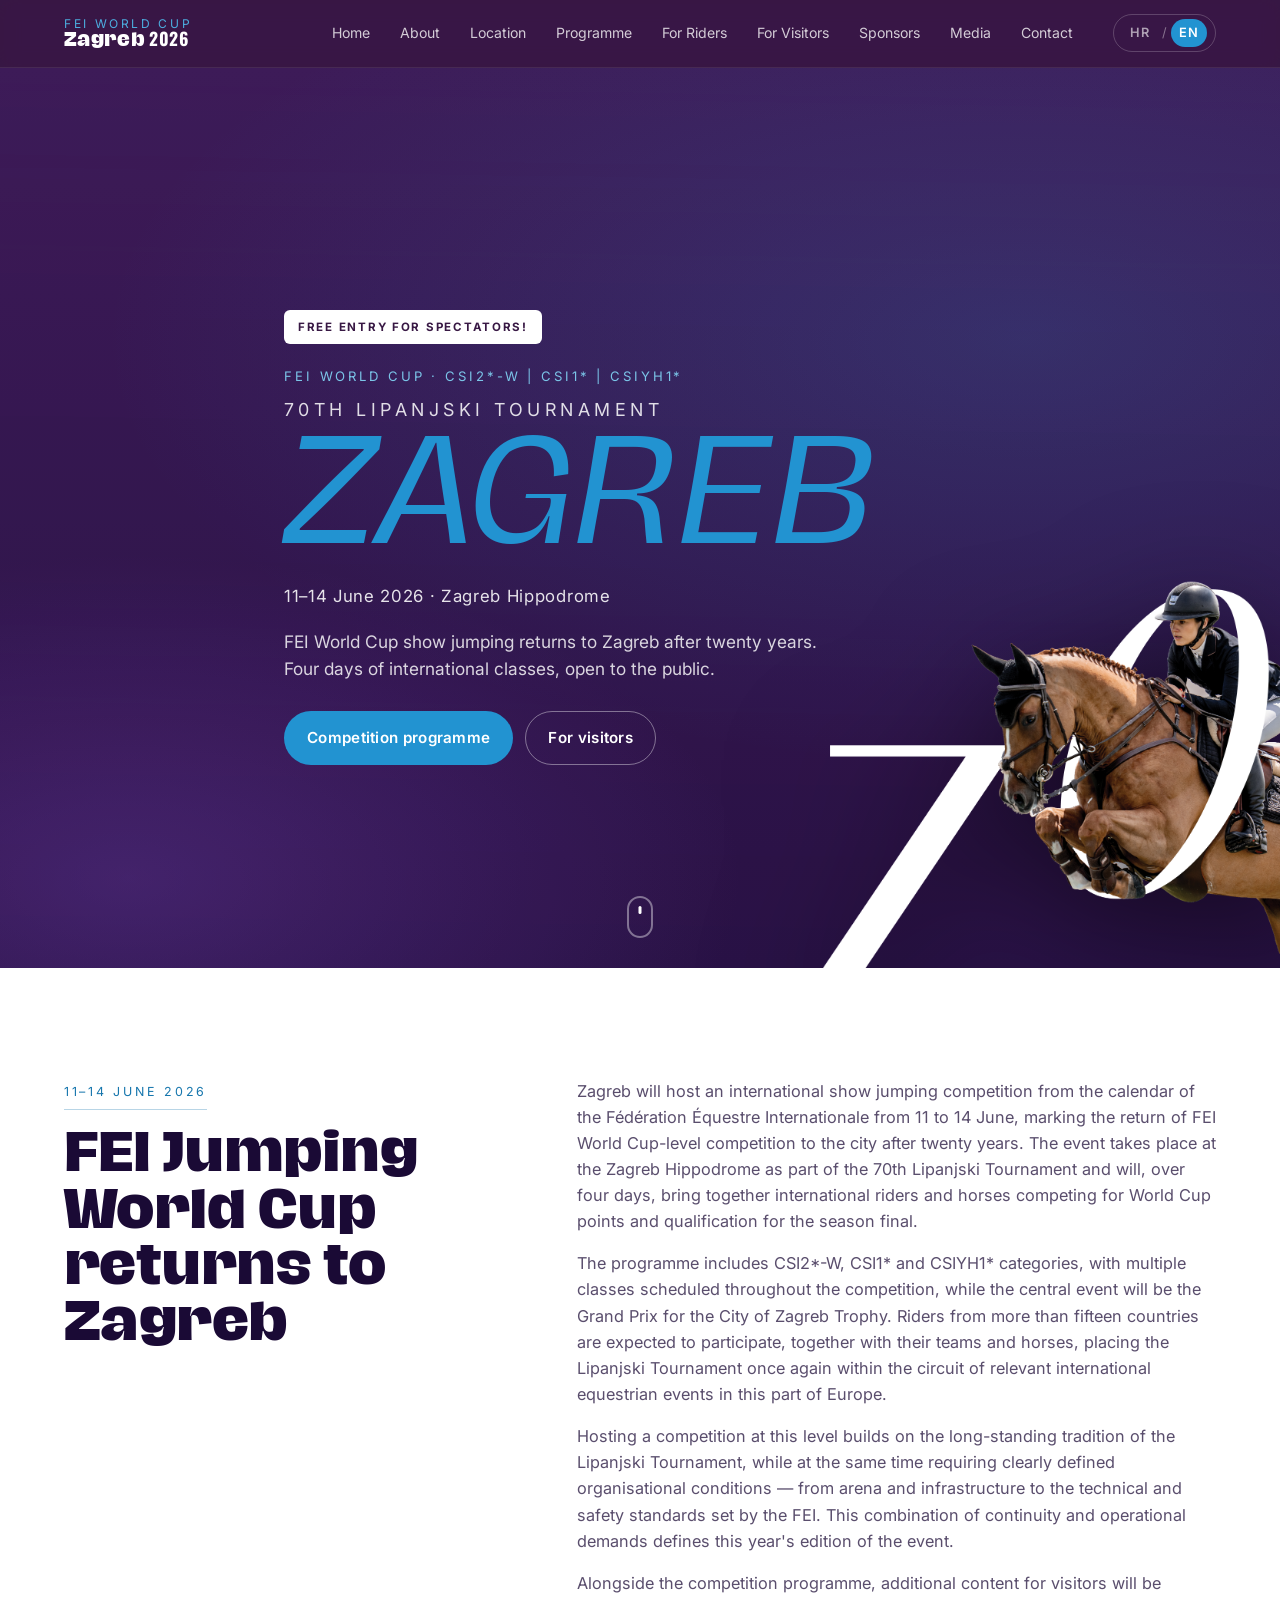
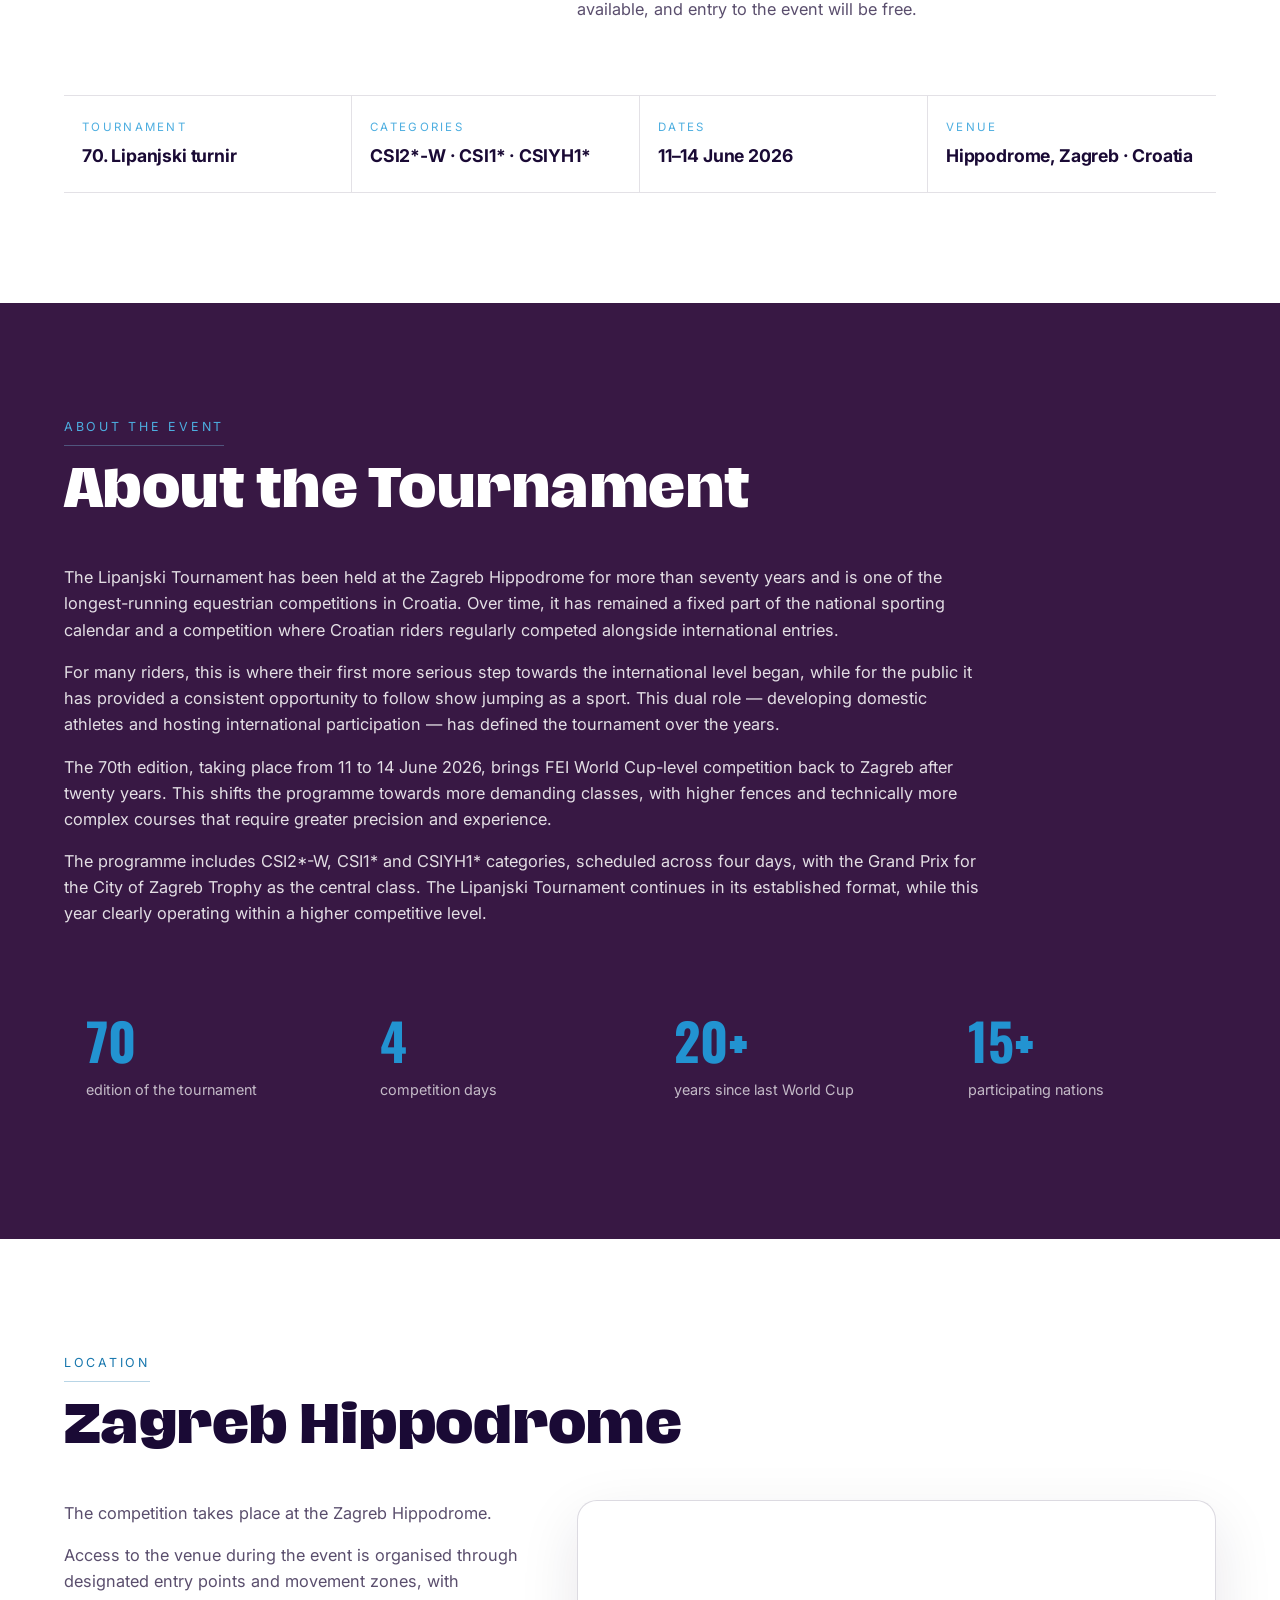
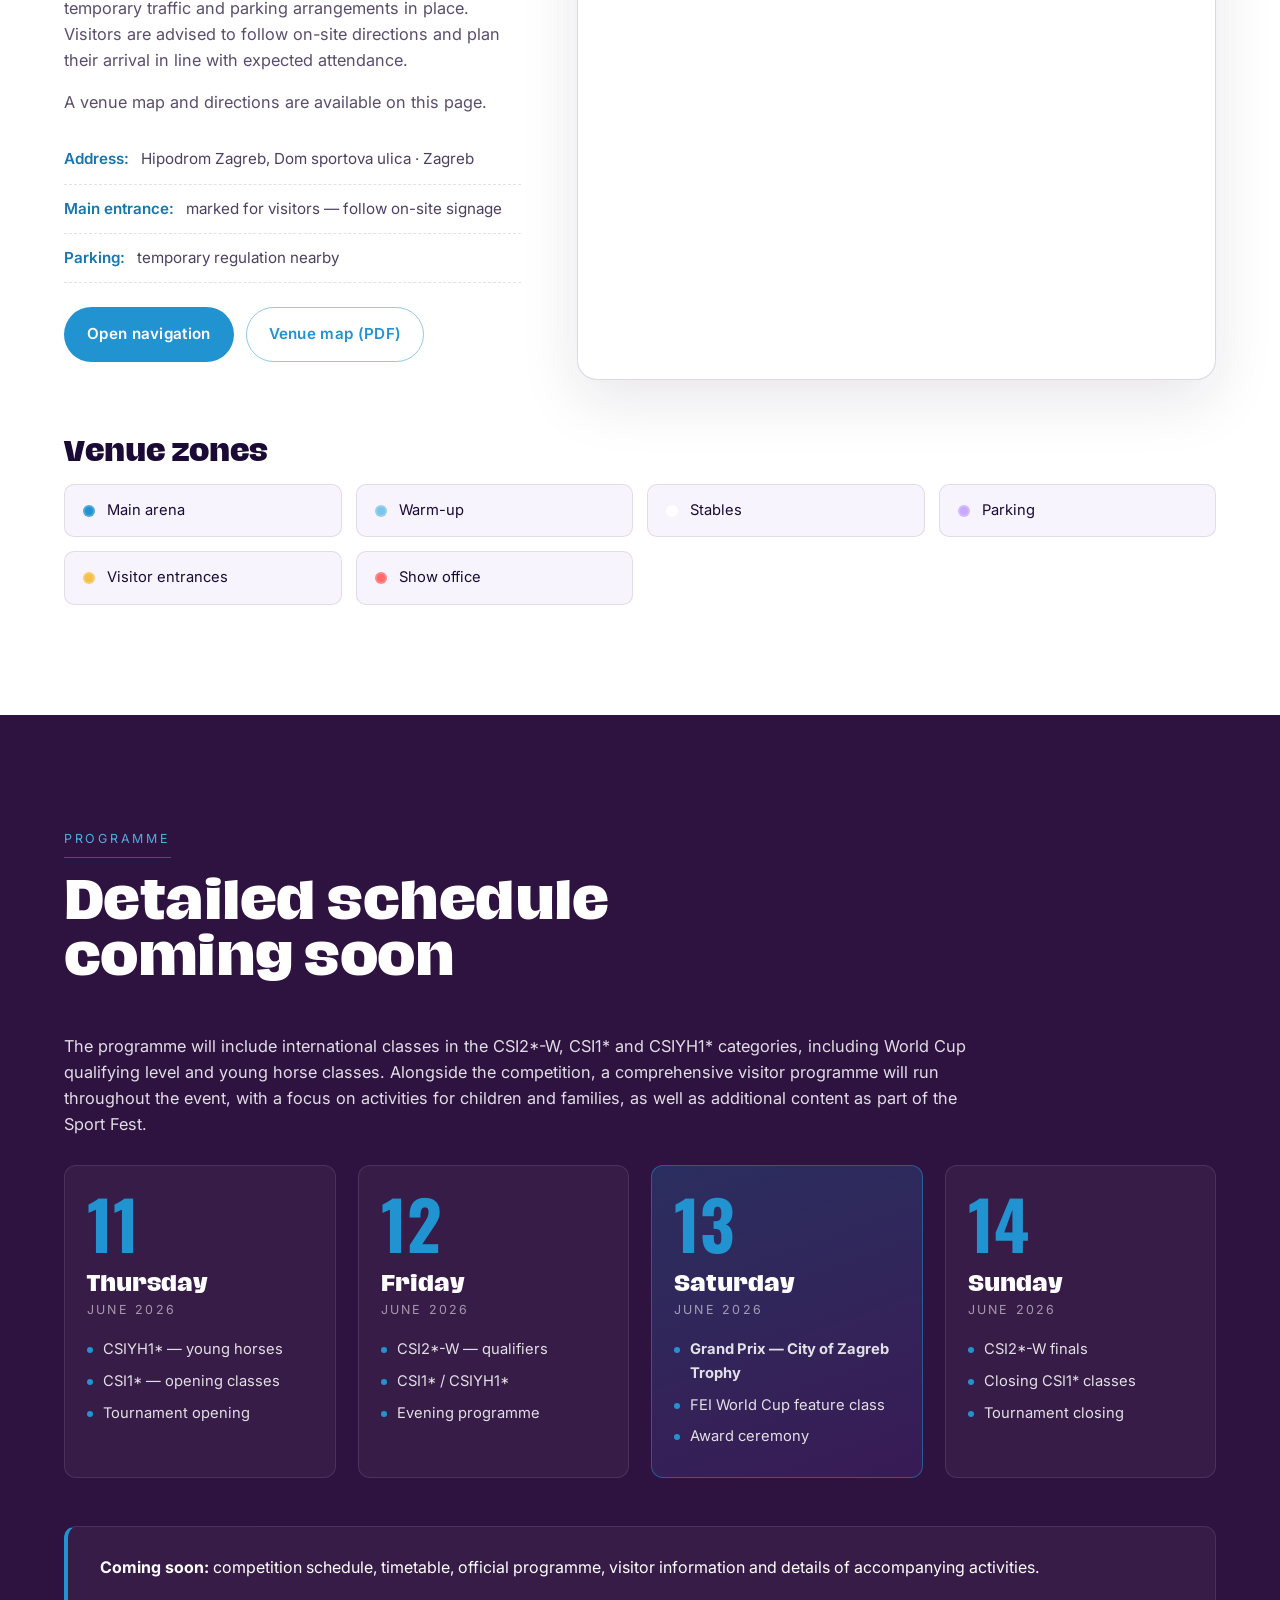
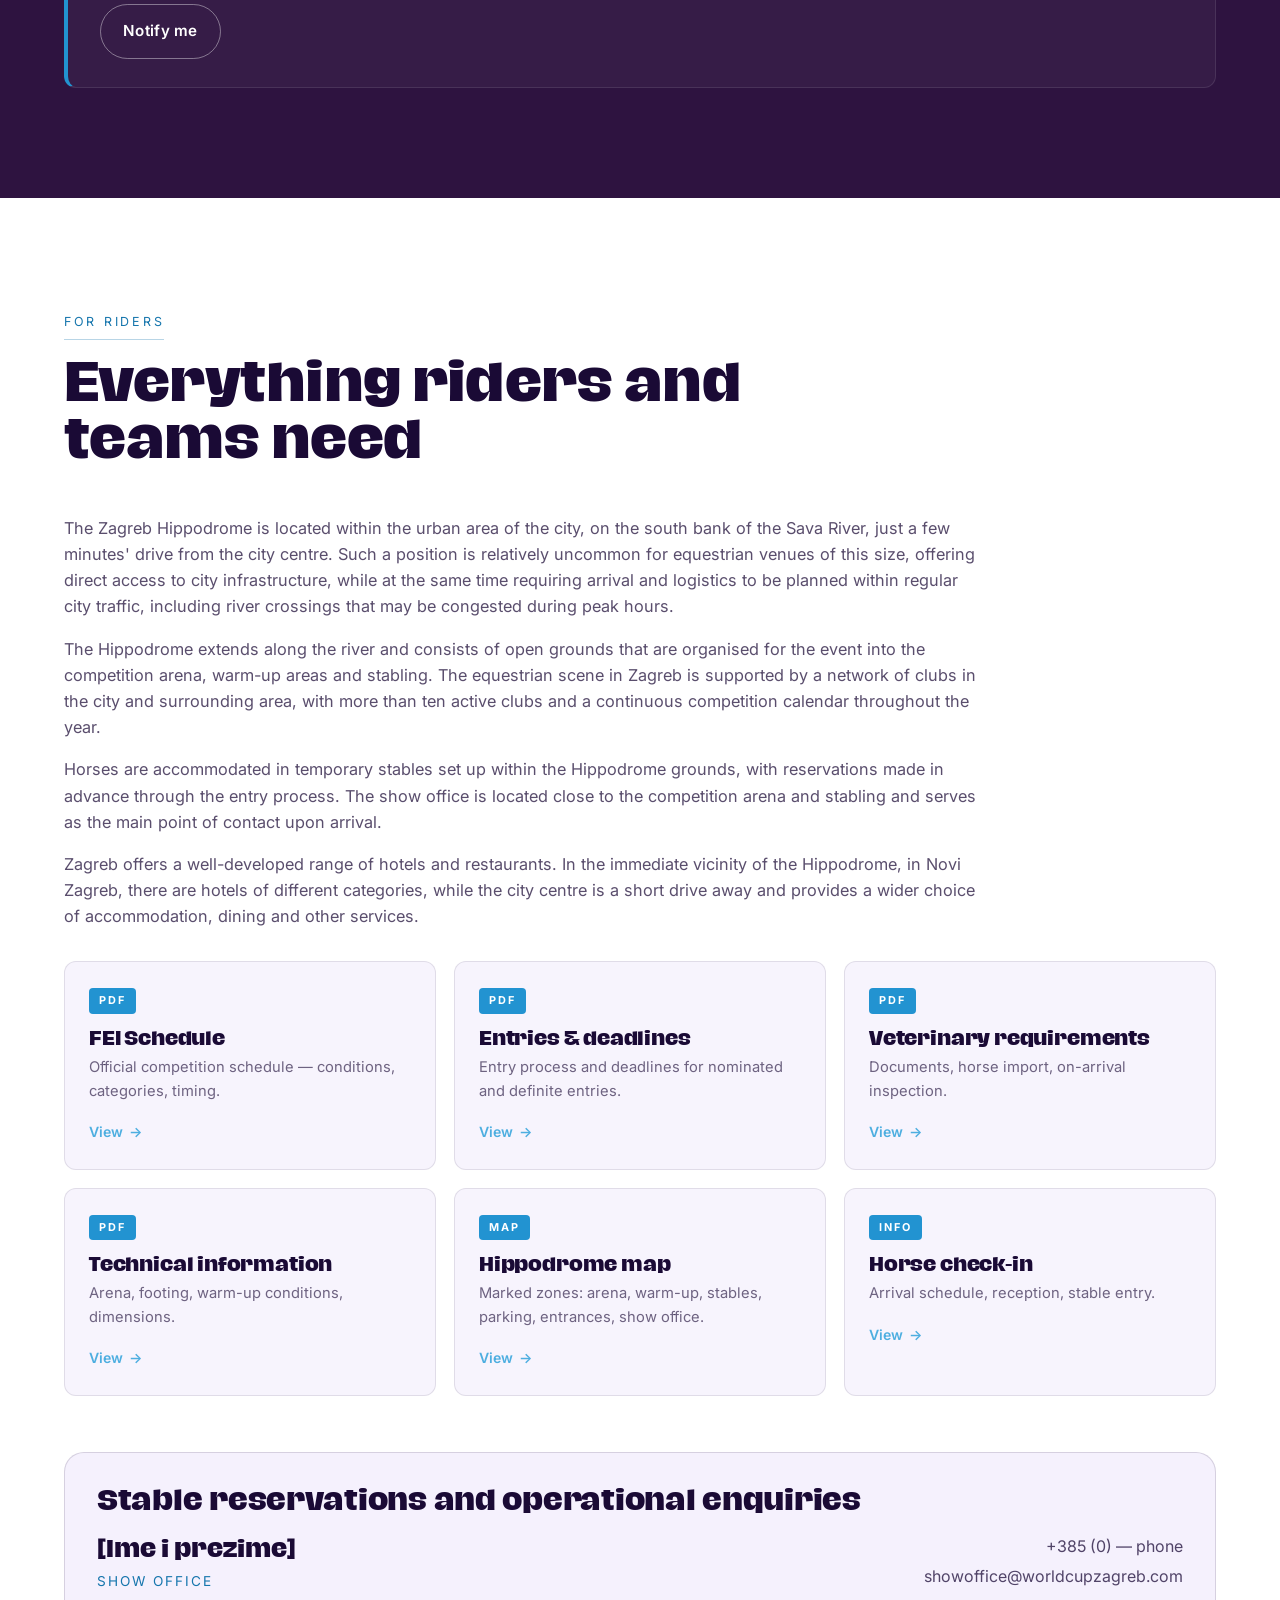
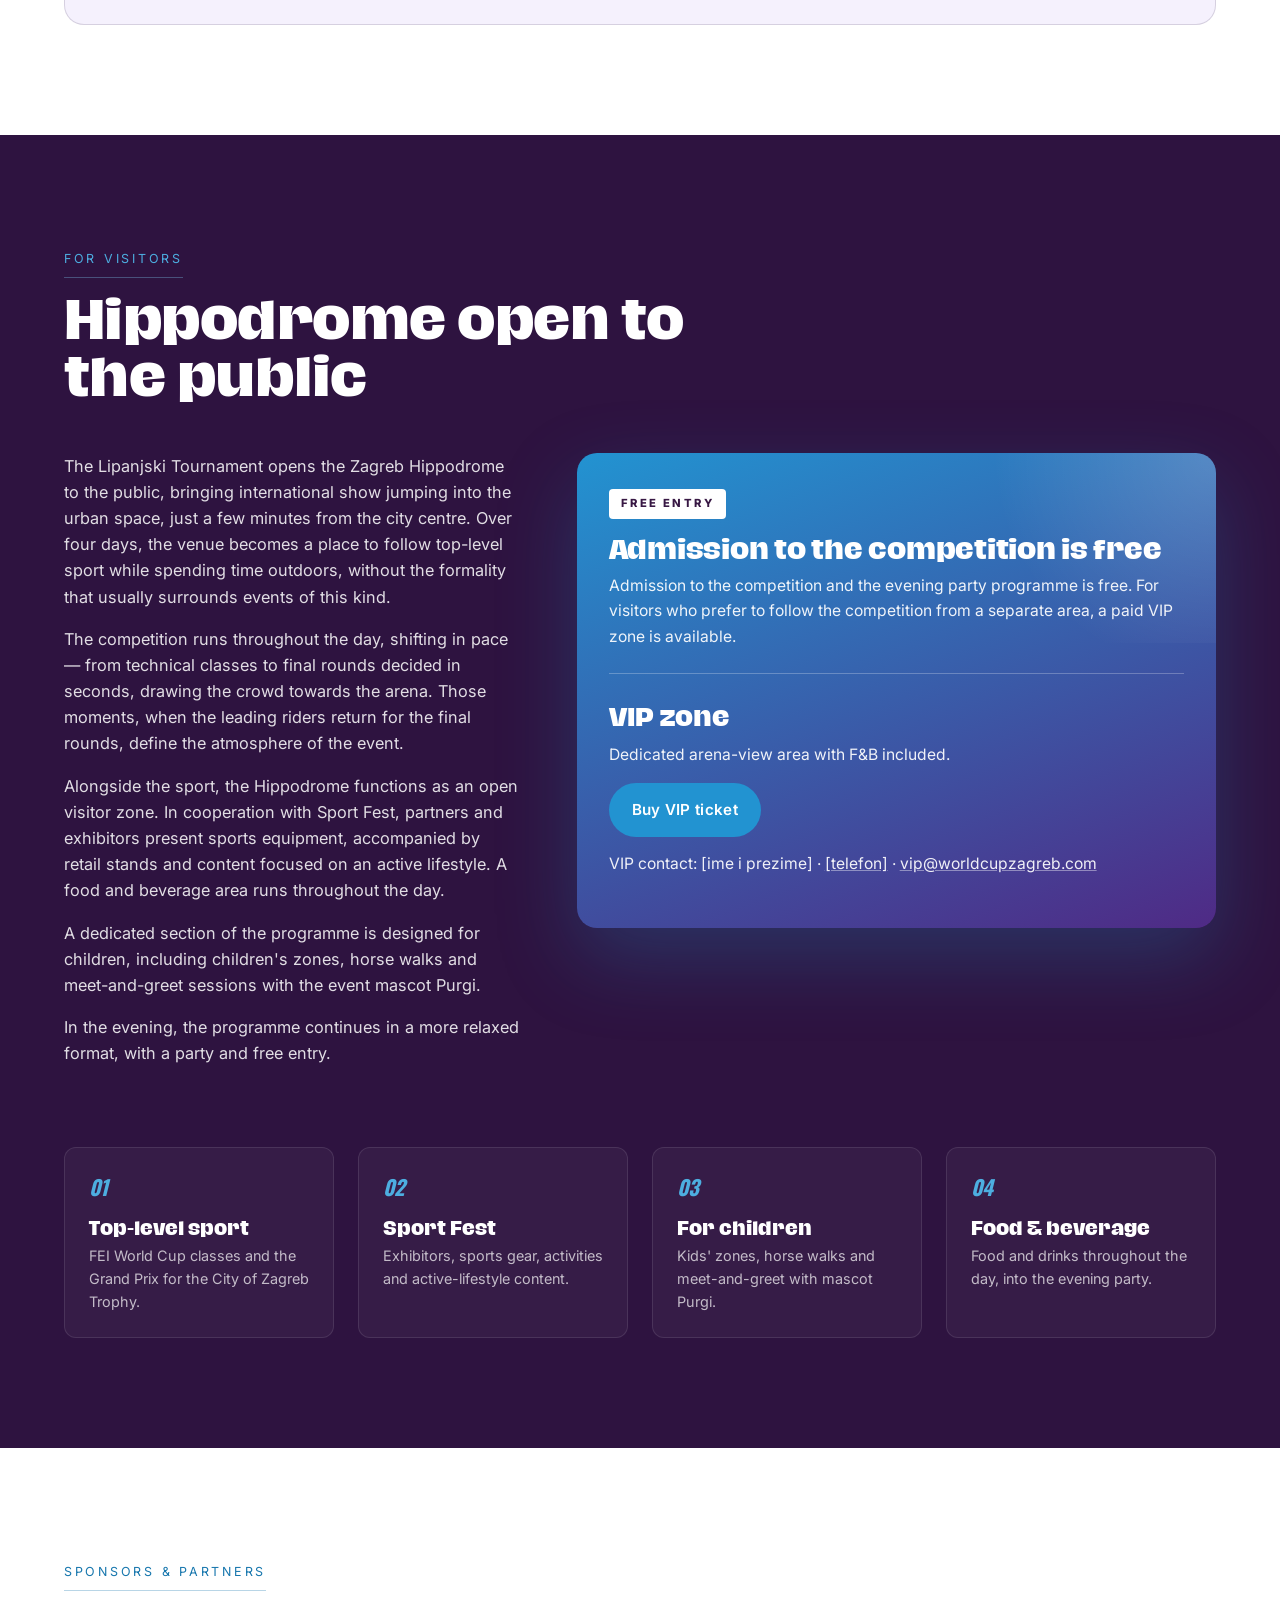
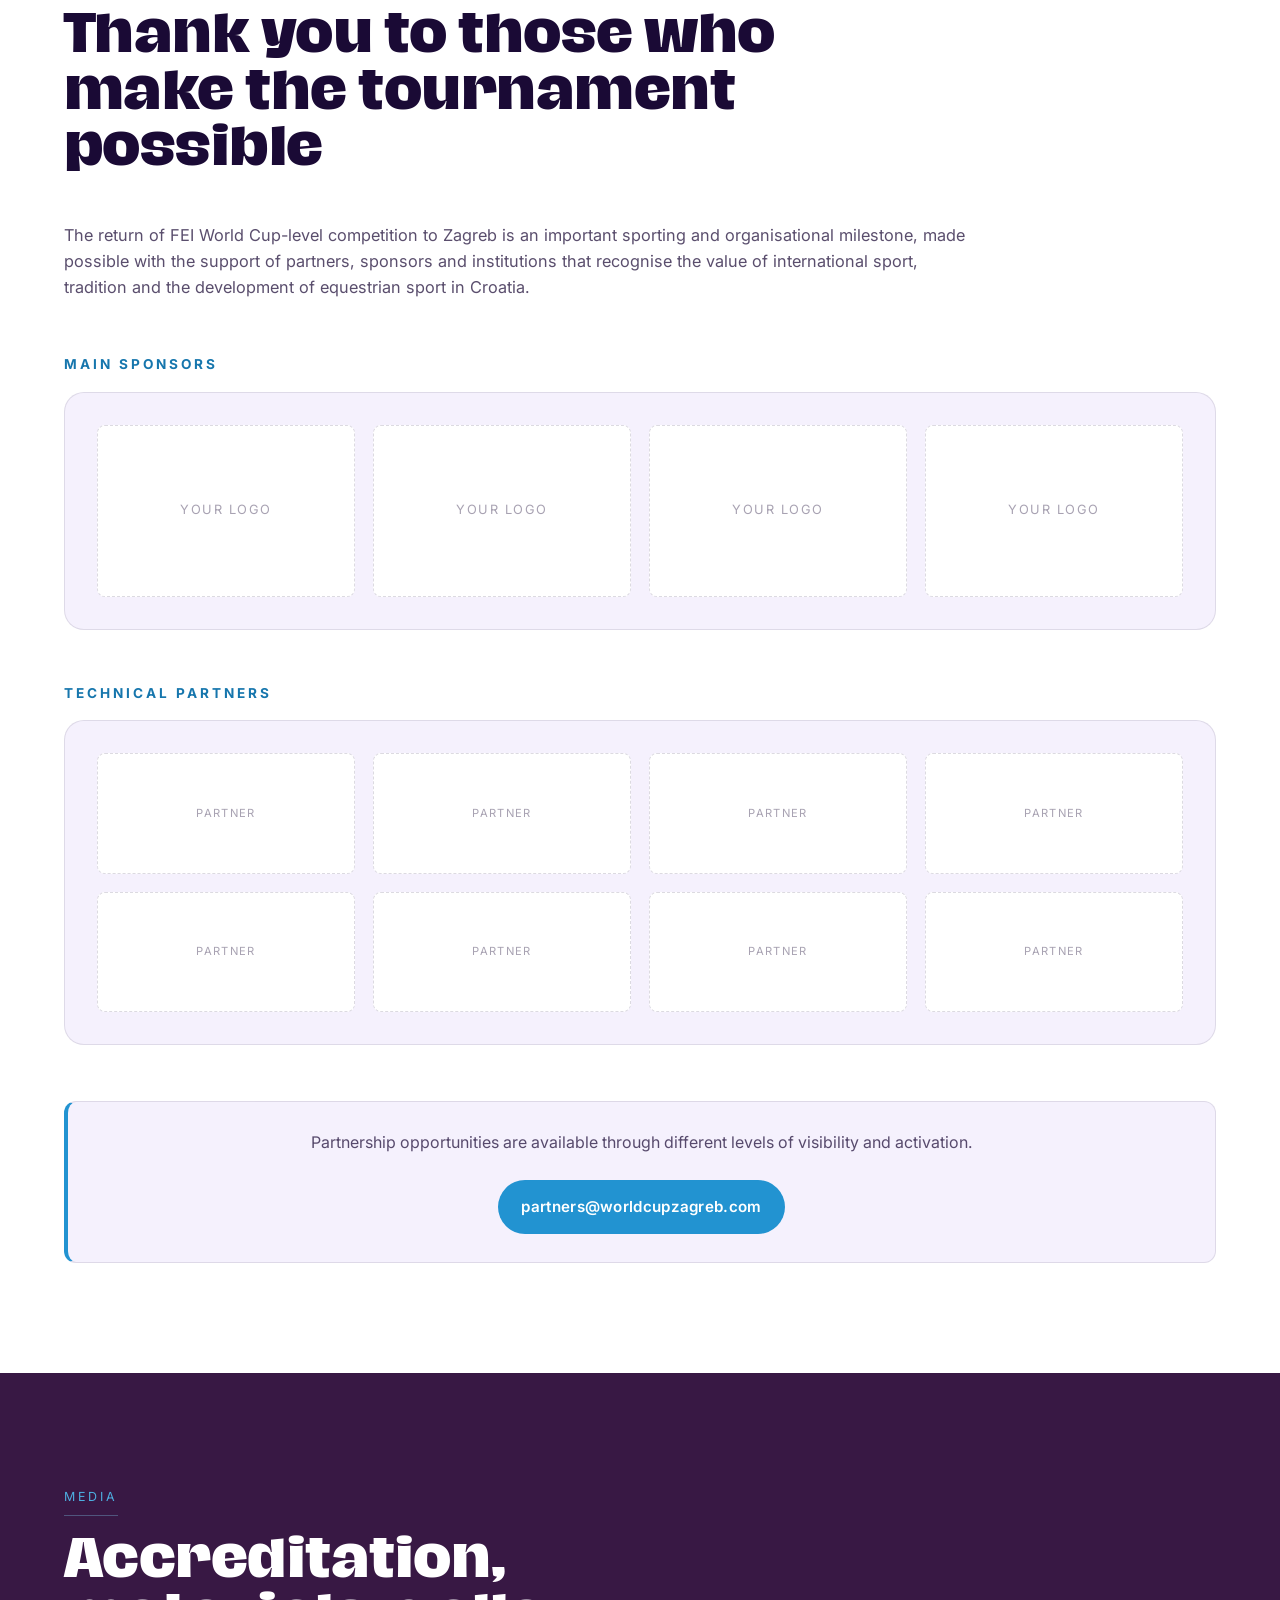
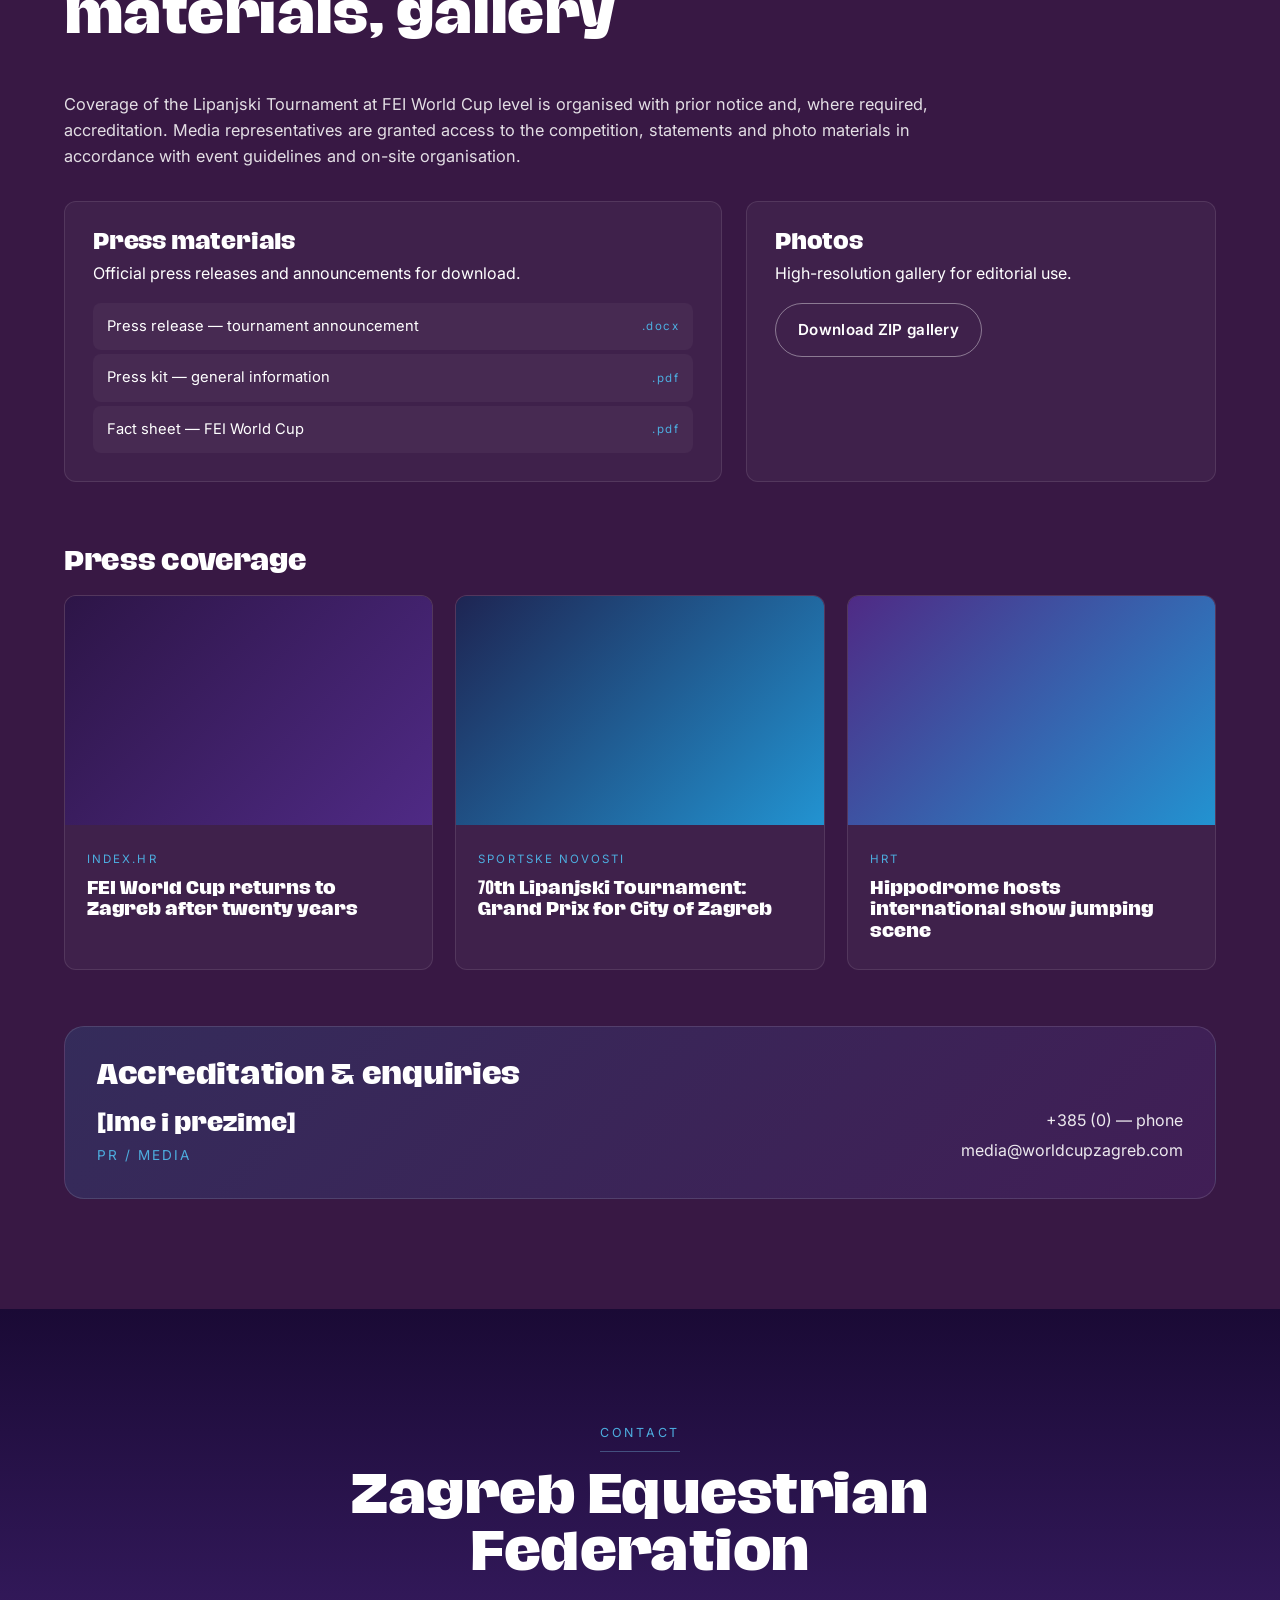
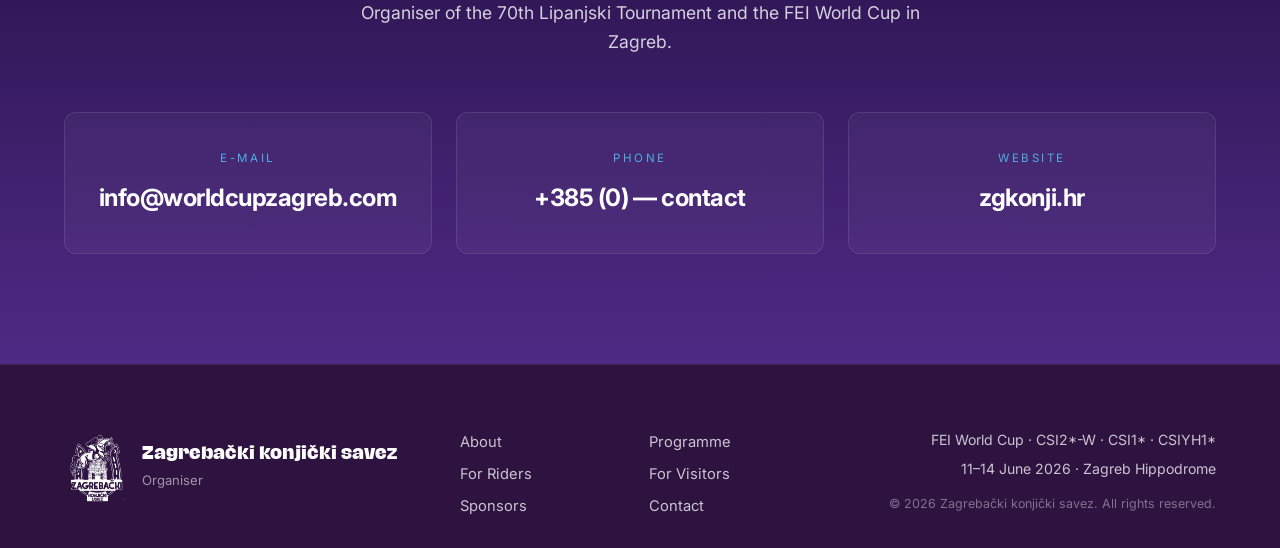
==== commit fe500f92: "Fix contact section gradient — use original dark #1A0A35 base Co-Authored-By: Claude Sonnet 4.6 <nor" ====
--- a/web/index2.html
+++ b/web/index2.html
@@ -344,7 +344,7 @@
 .section-visitors  { background: var(--purple-900); }
 .section-sponsors  { background: var(--purple-900); }
 .section-media     { background: var(--purple-800); }
-.section-contact   { background: linear-gradient(180deg, var(--purple-900) 0%, #4F2A85 100%); }
+.section-contact   { background: linear-gradient(180deg, #1A0A35 0%, #4F2A85 100%); }
 
 .section-head { margin-bottom: 48px; max-width: 720px; }
 .grid-2 { display: grid; grid-template-columns: 1fr 1.4fr; gap: 56px; align-items: start; }
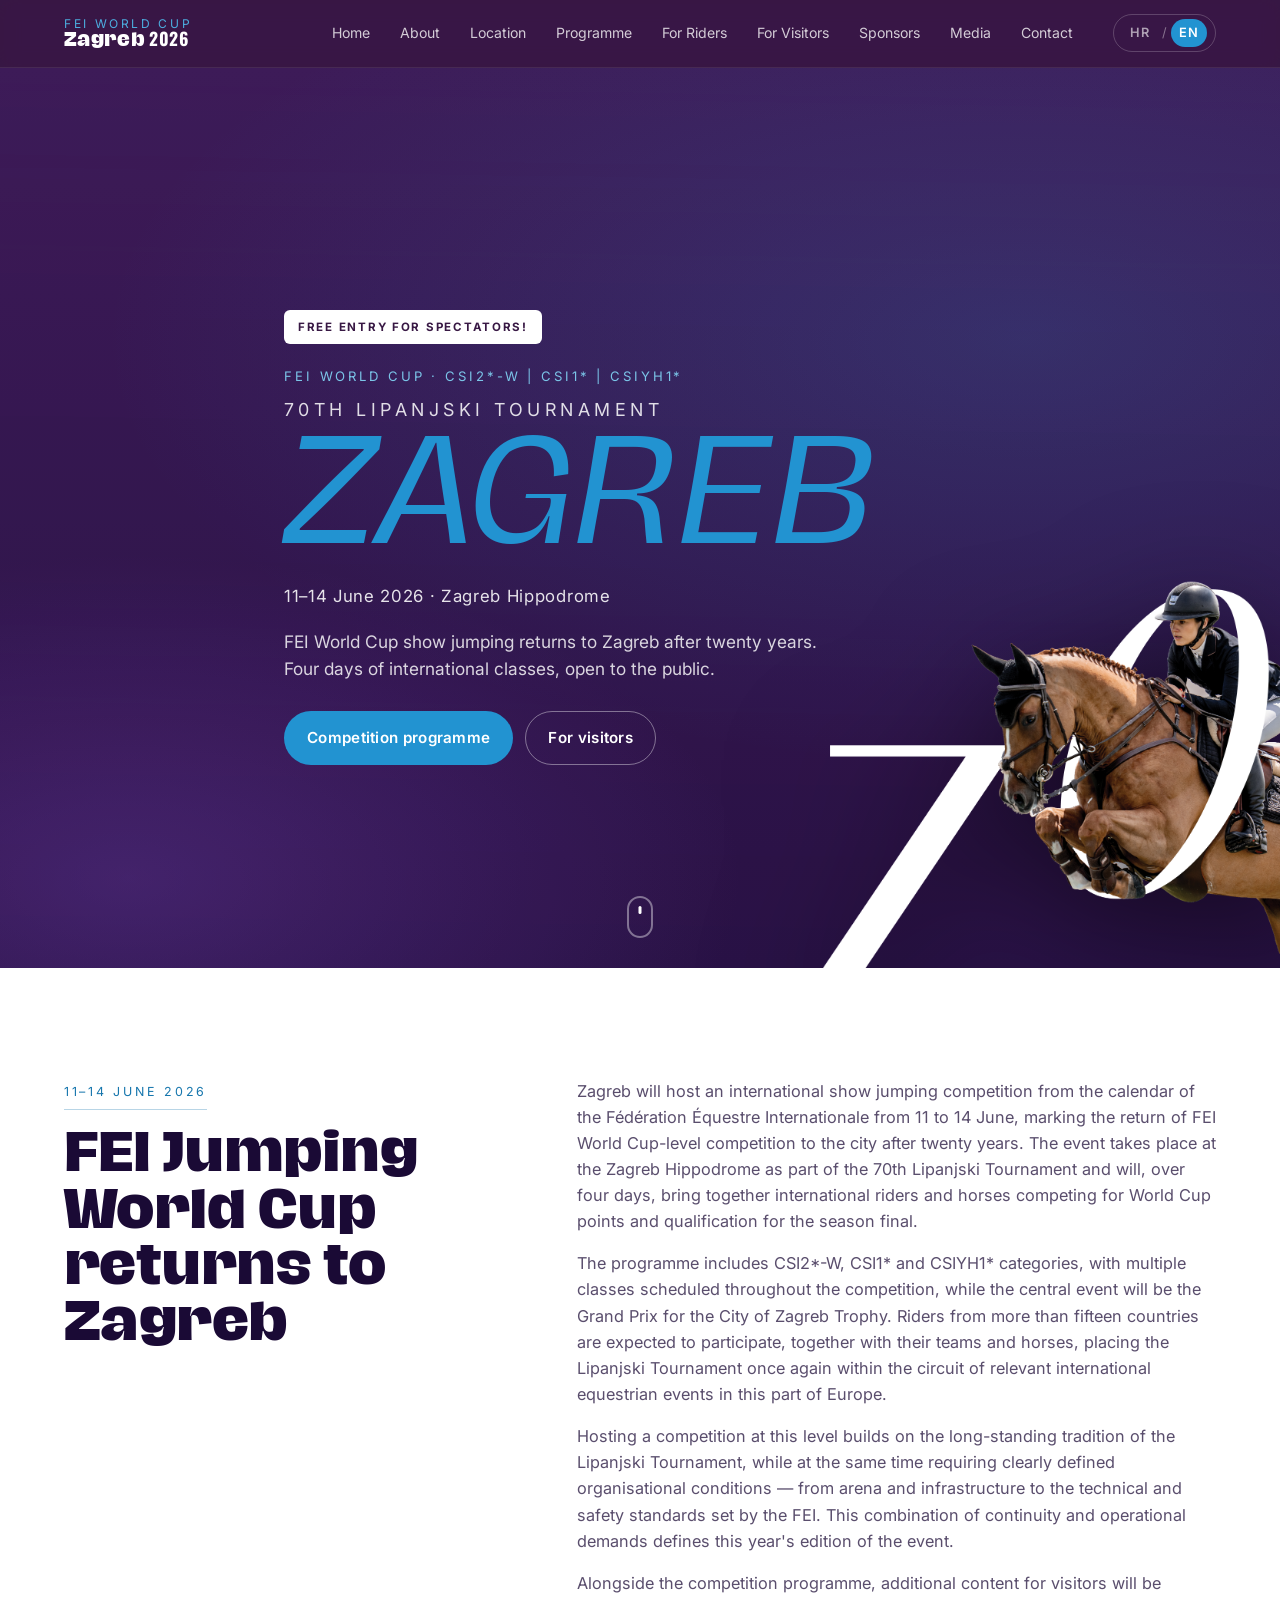
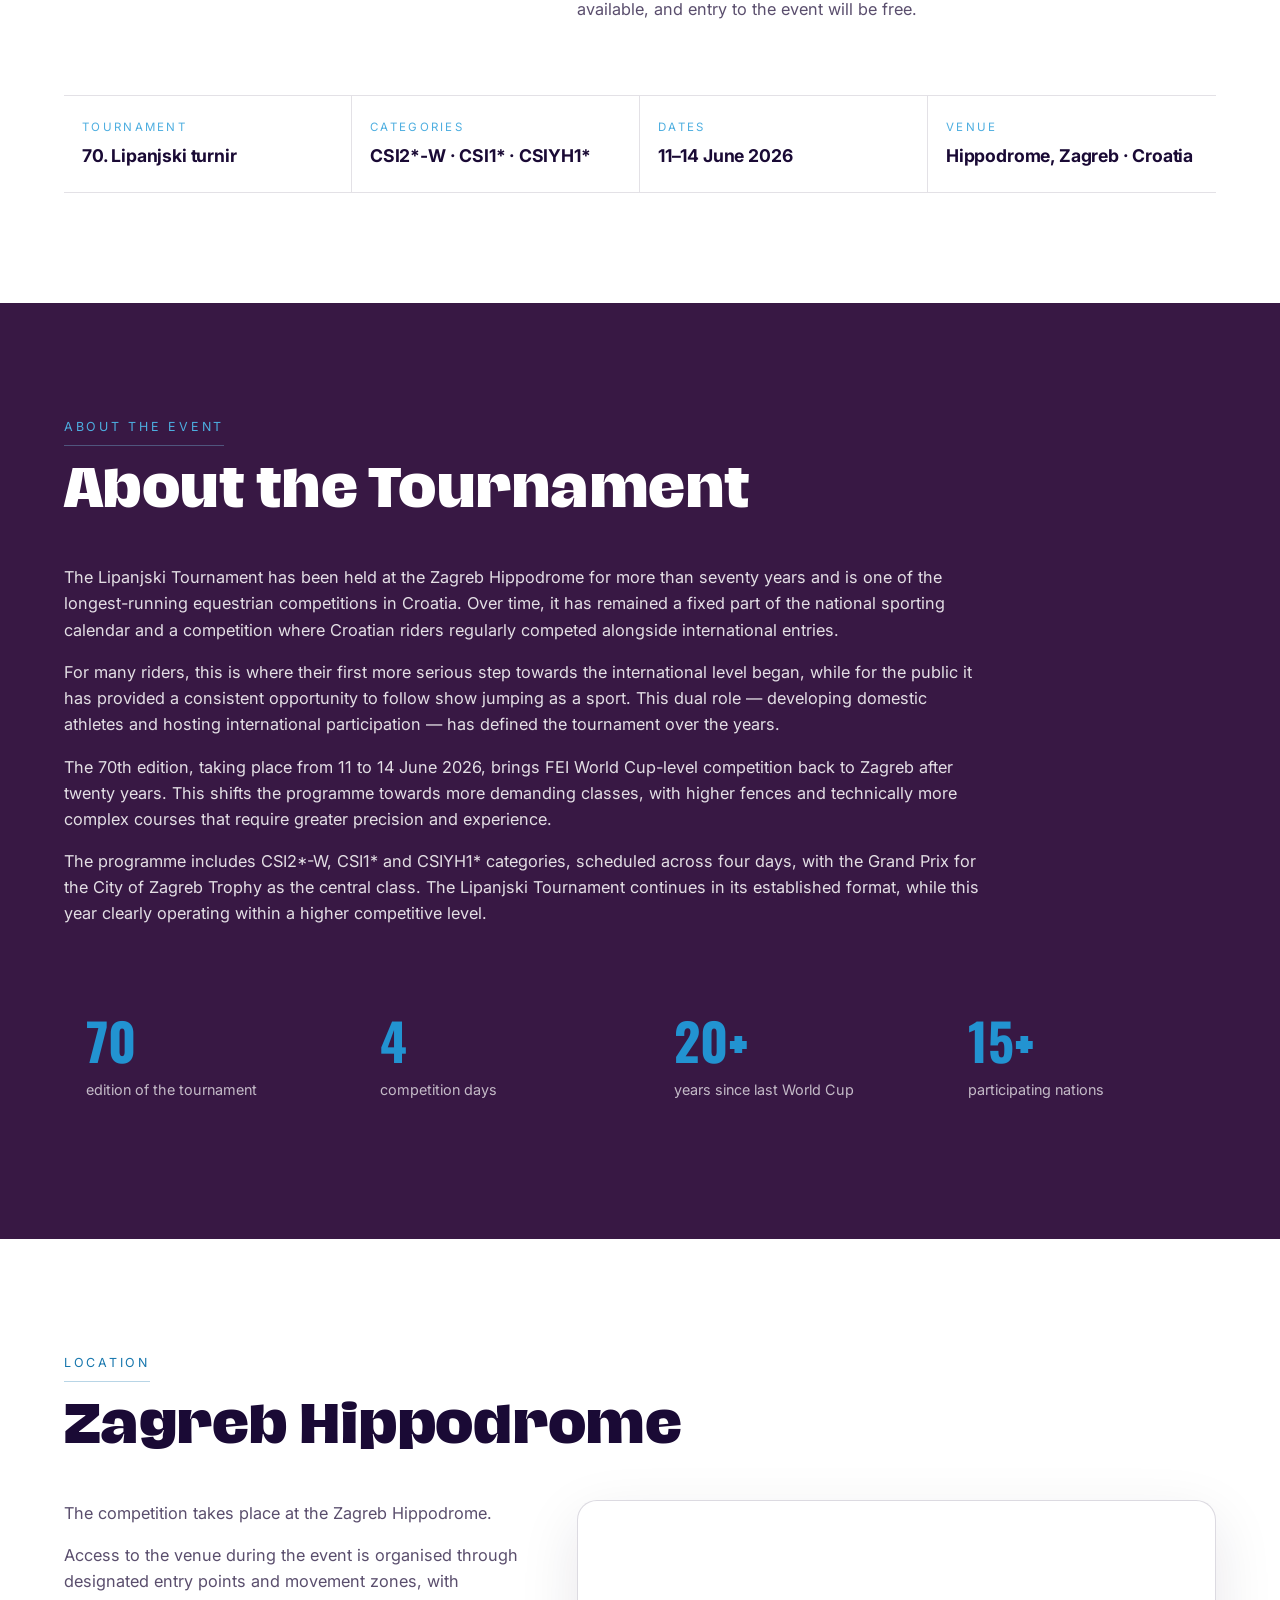
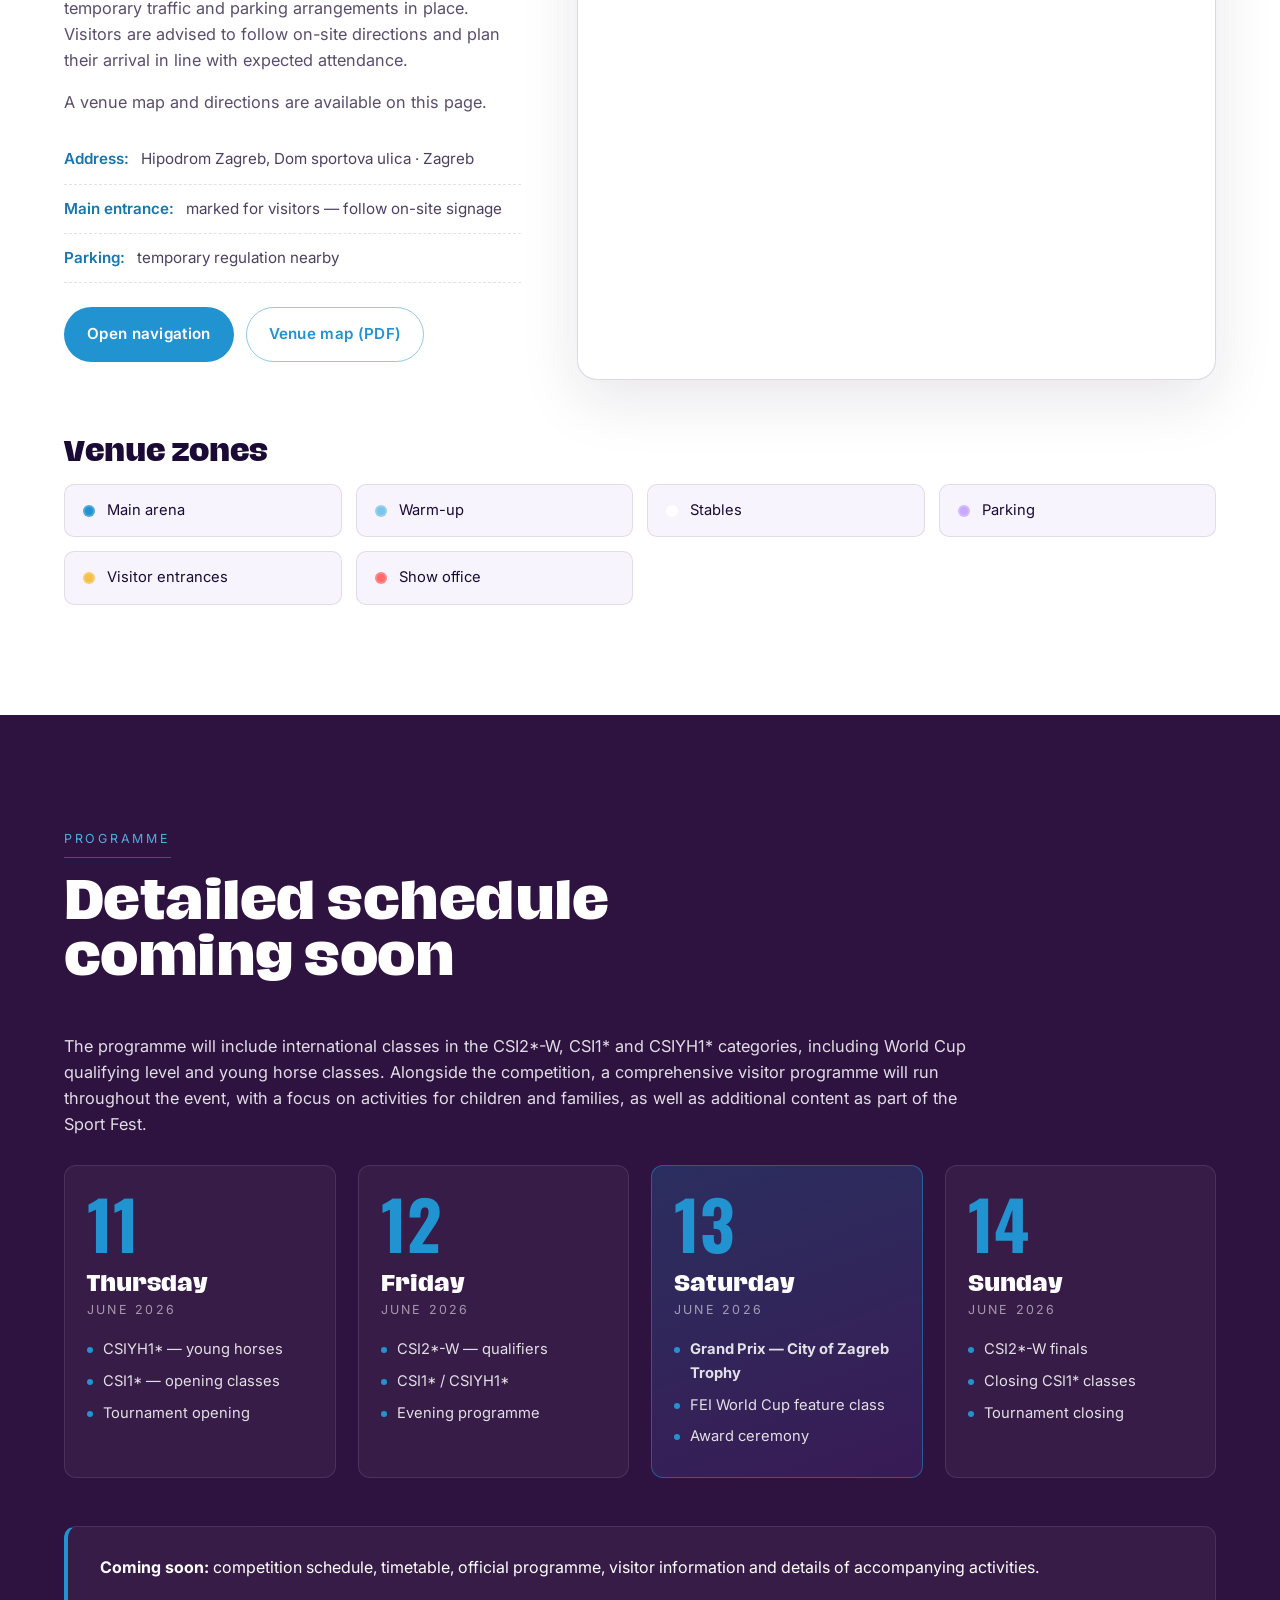
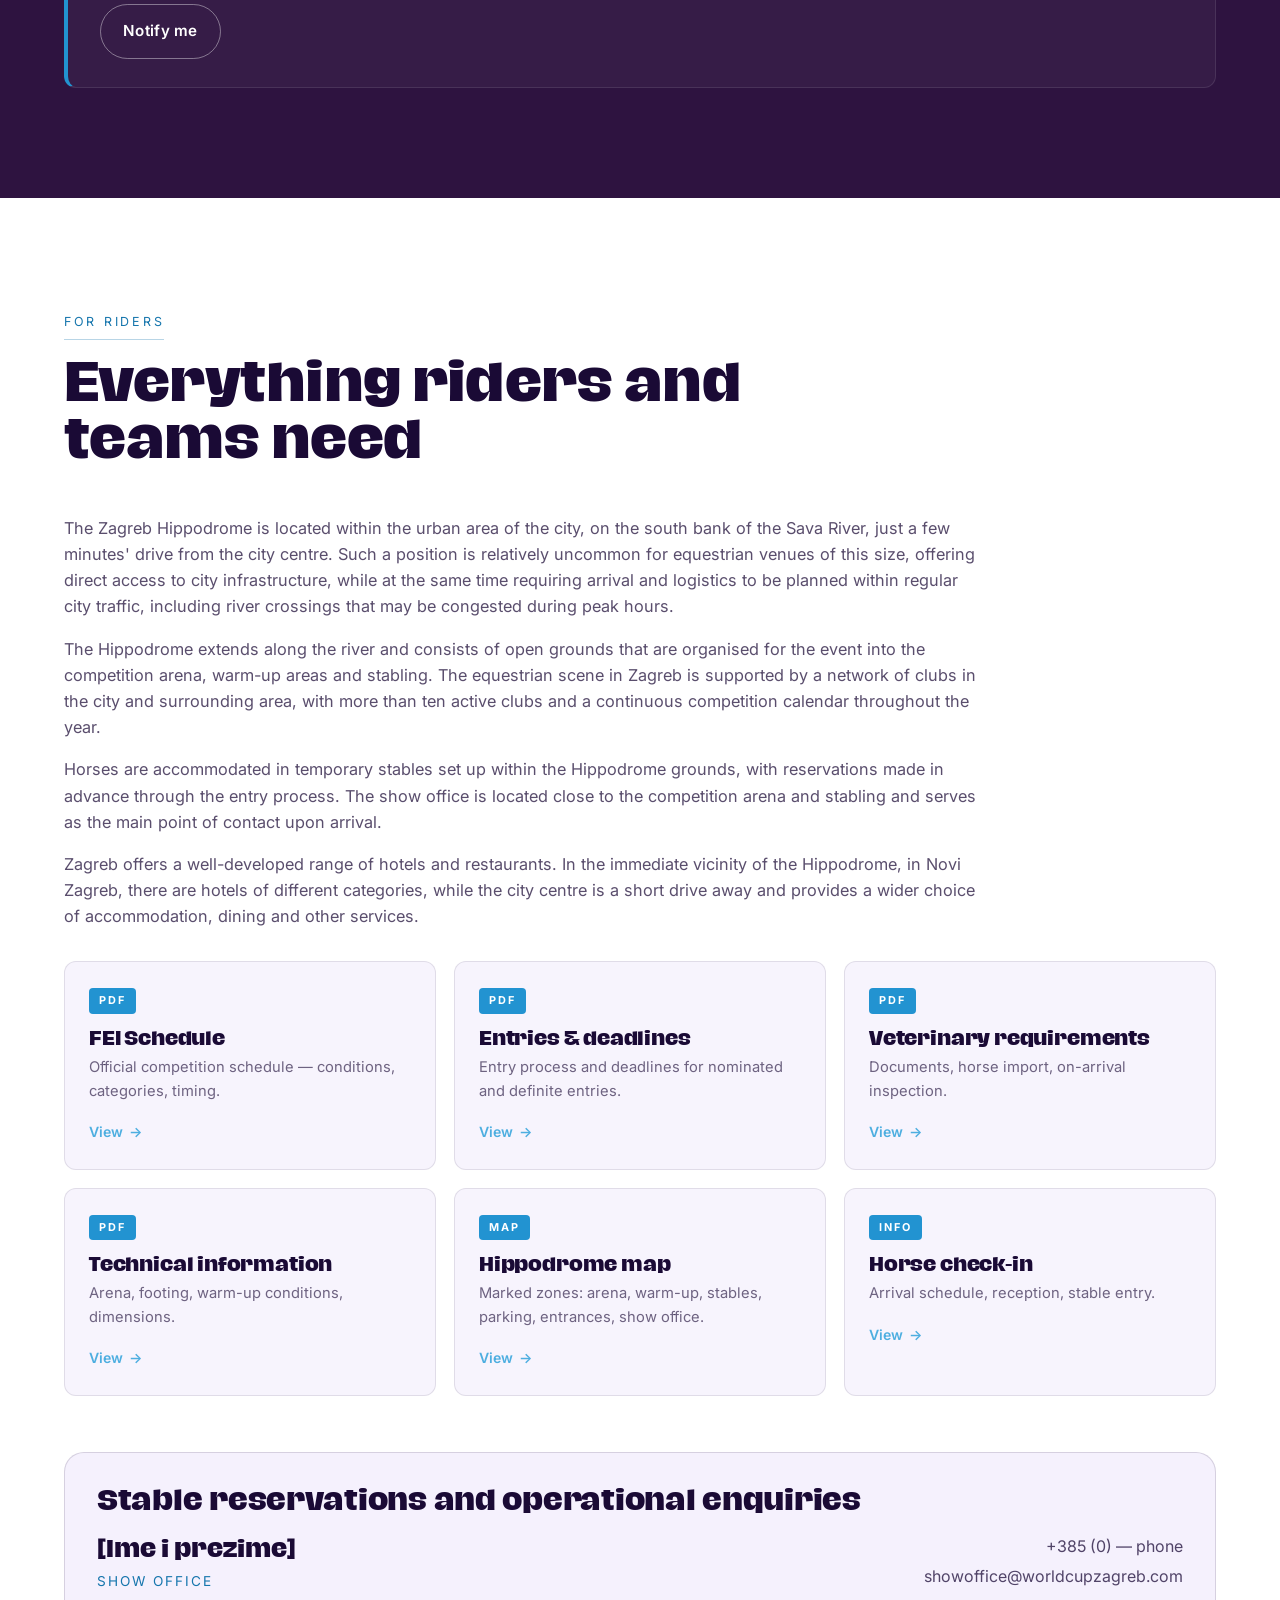
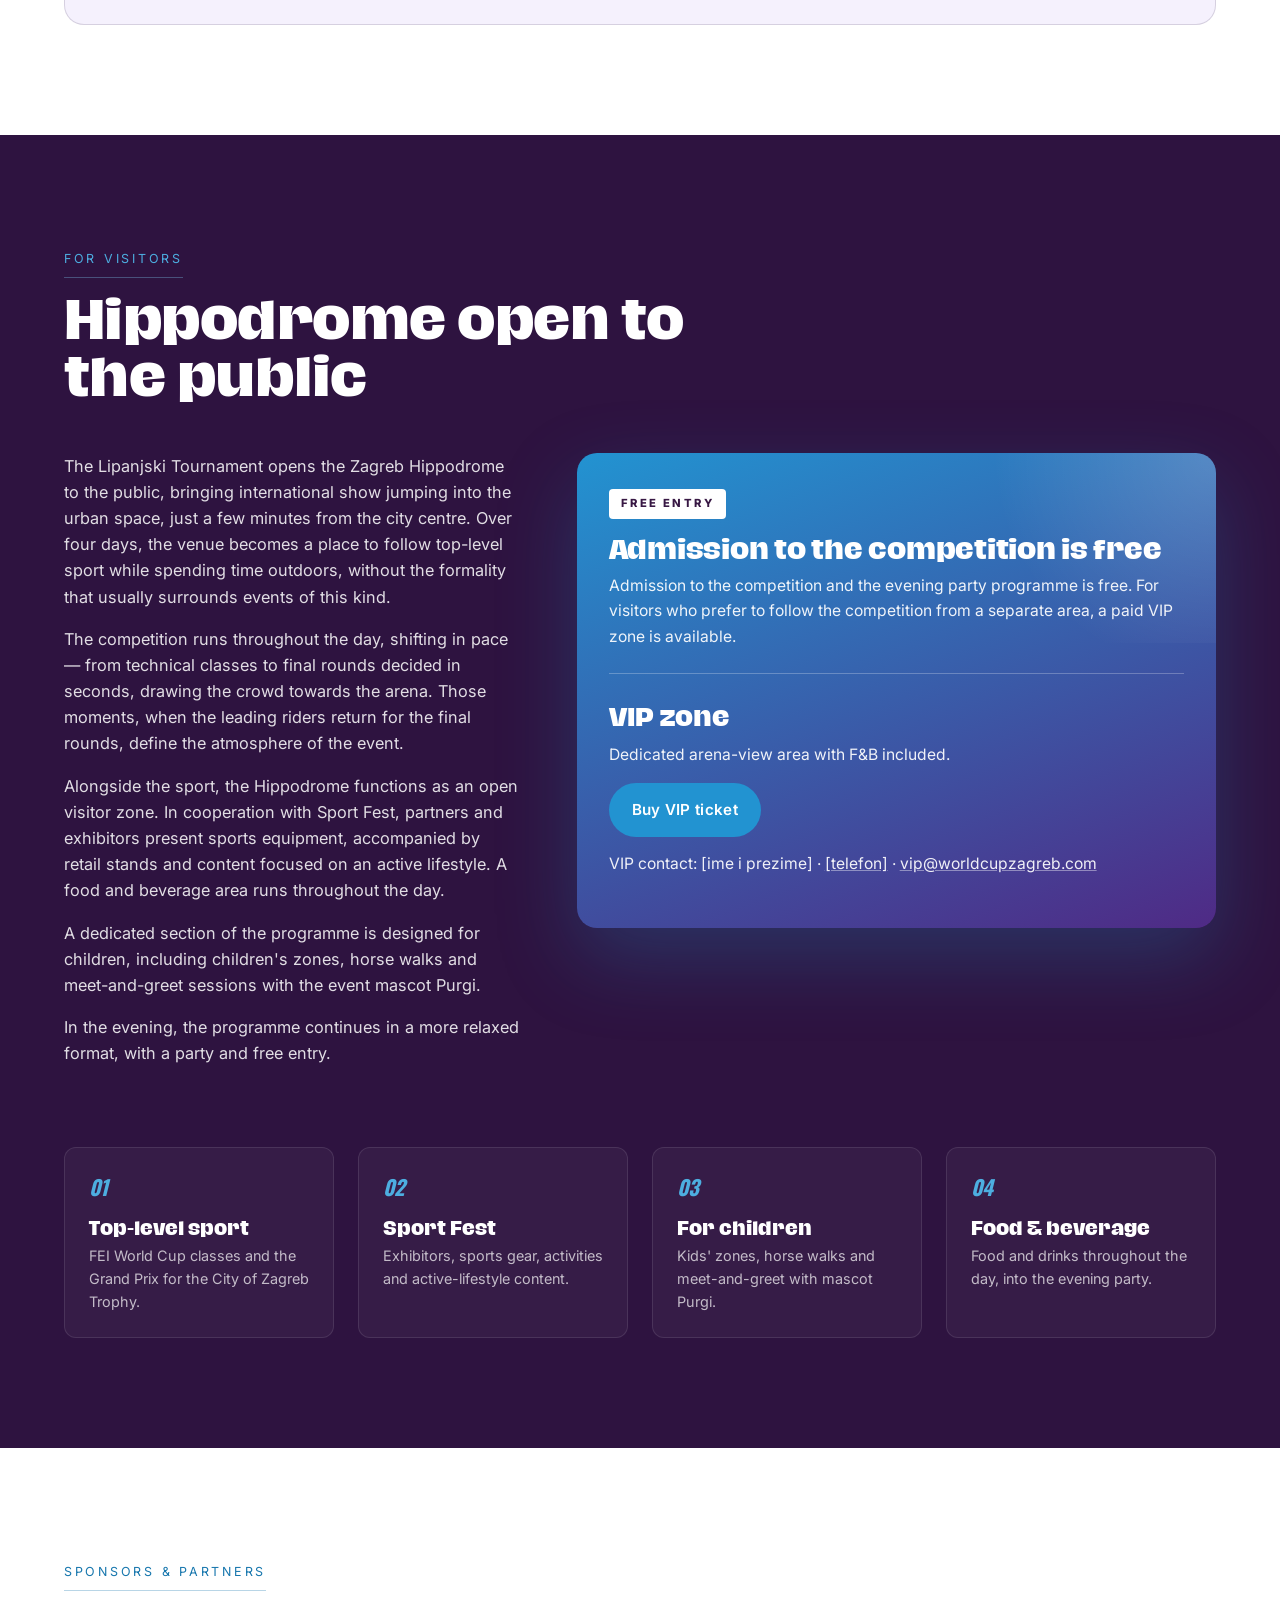
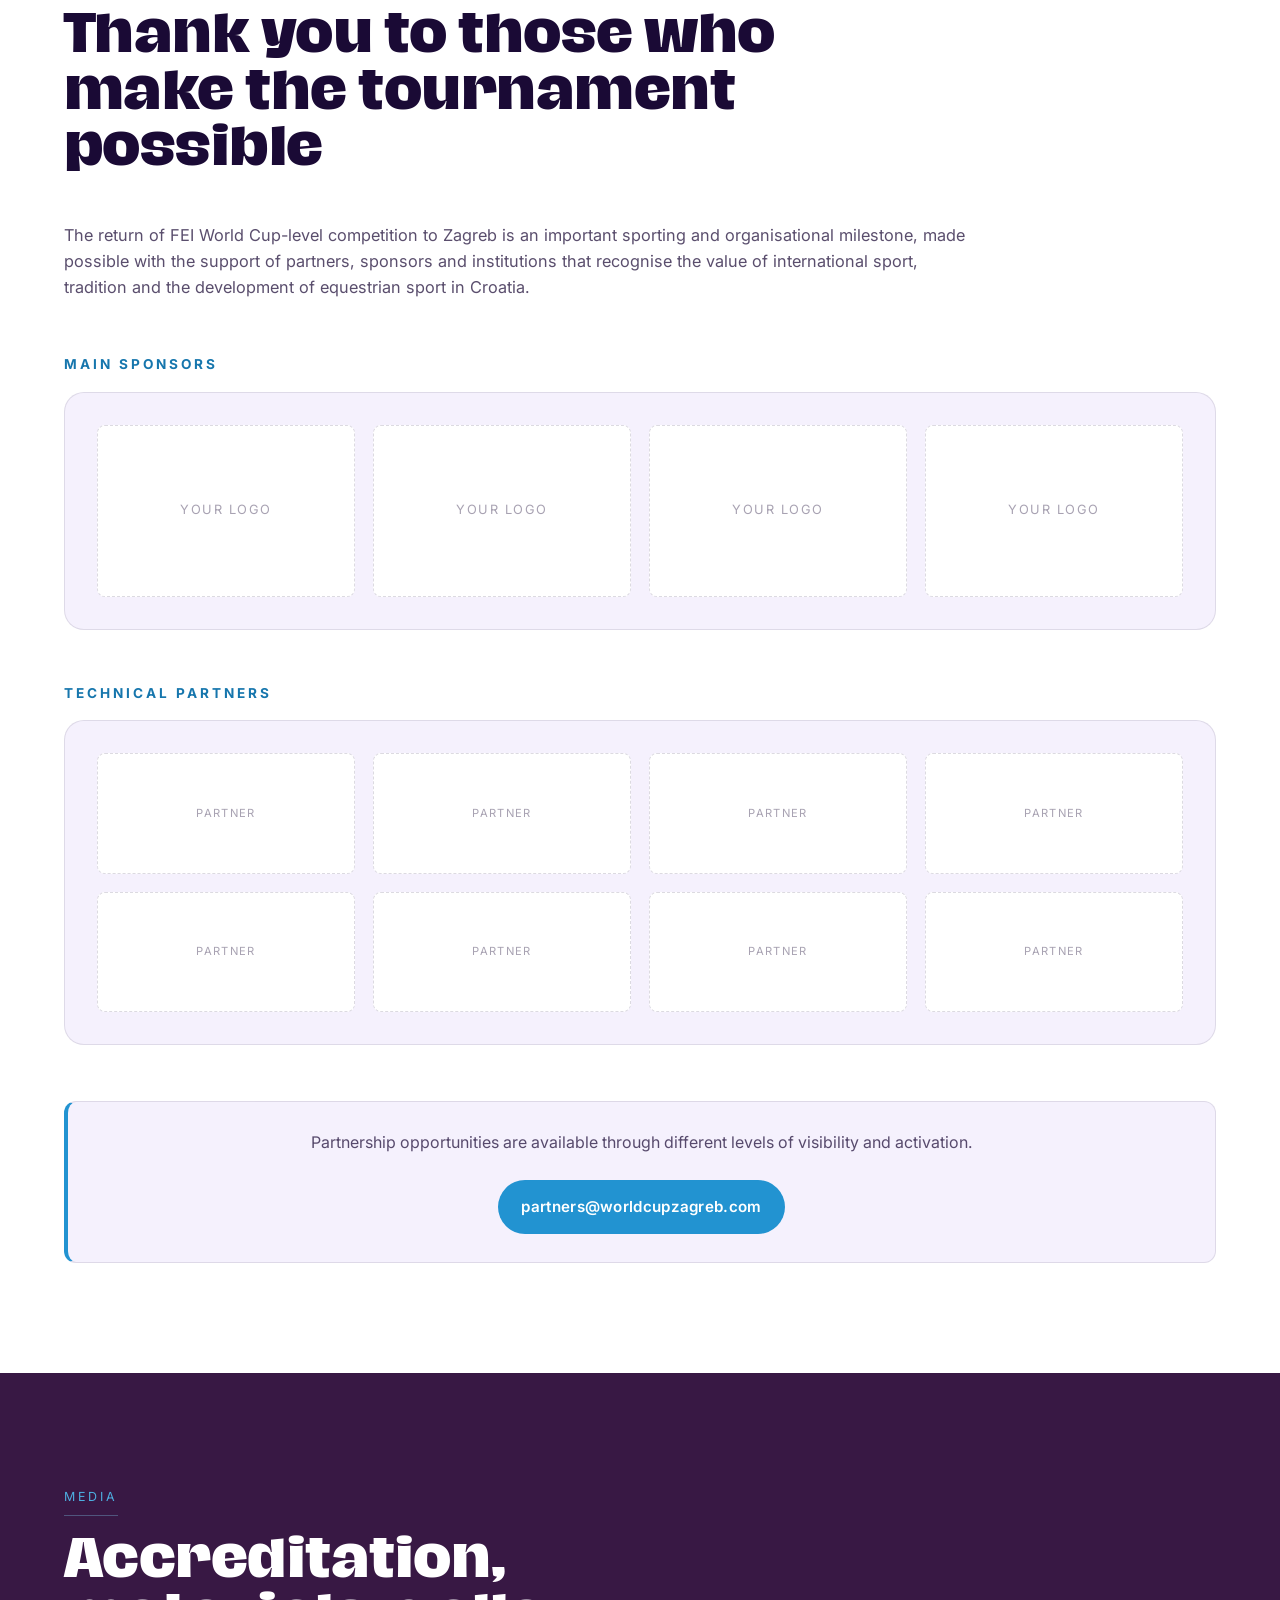
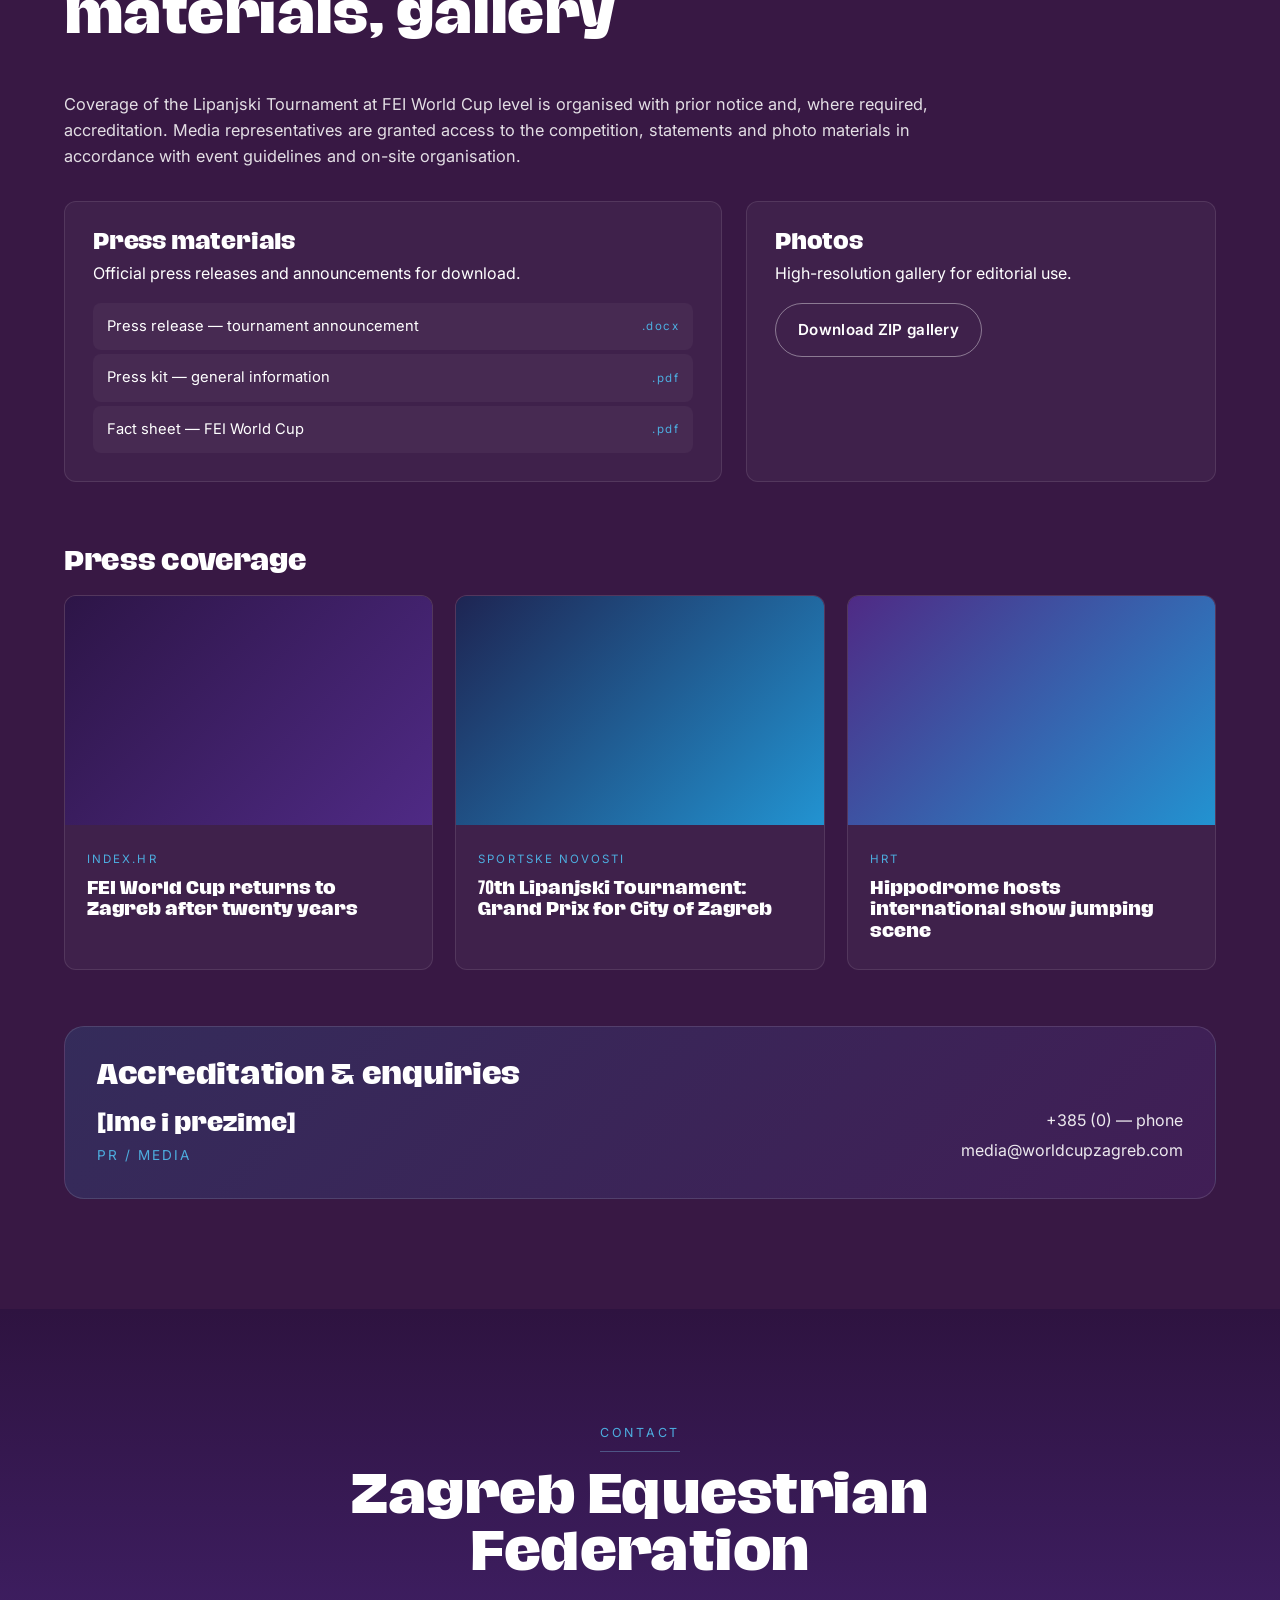
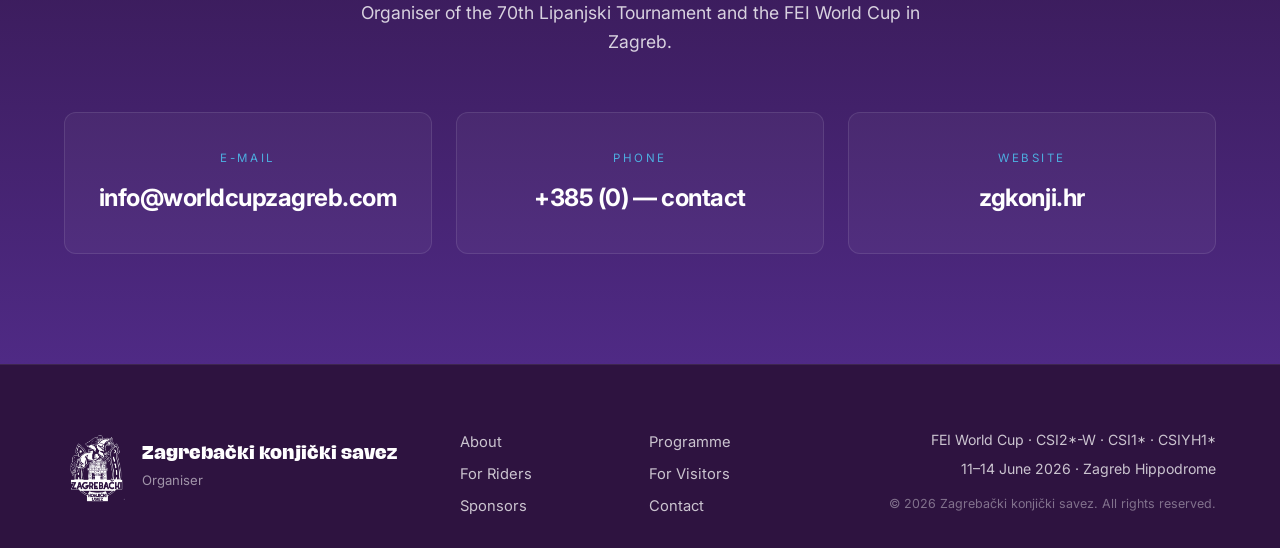
==== commit 956c4e79: "Fix contact section gradient to match index.html — #2E1340 to #4F2A85 Co-Authored-By: Claude Sonnet " ====
--- a/web/index2.html
+++ b/web/index2.html
@@ -344,7 +344,7 @@
 .section-visitors  { background: var(--purple-900); }
 .section-sponsors  { background: var(--purple-900); }
 .section-media     { background: var(--purple-800); }
-.section-contact   { background: linear-gradient(180deg, #1A0A35 0%, #4F2A85 100%); }
+.section-contact   { background: linear-gradient(180deg, #2E1340 0%, #4F2A85 100%); }
 
 .section-head { margin-bottom: 48px; max-width: 720px; }
 .grid-2 { display: grid; grid-template-columns: 1fr 1.4fr; gap: 56px; align-items: start; }
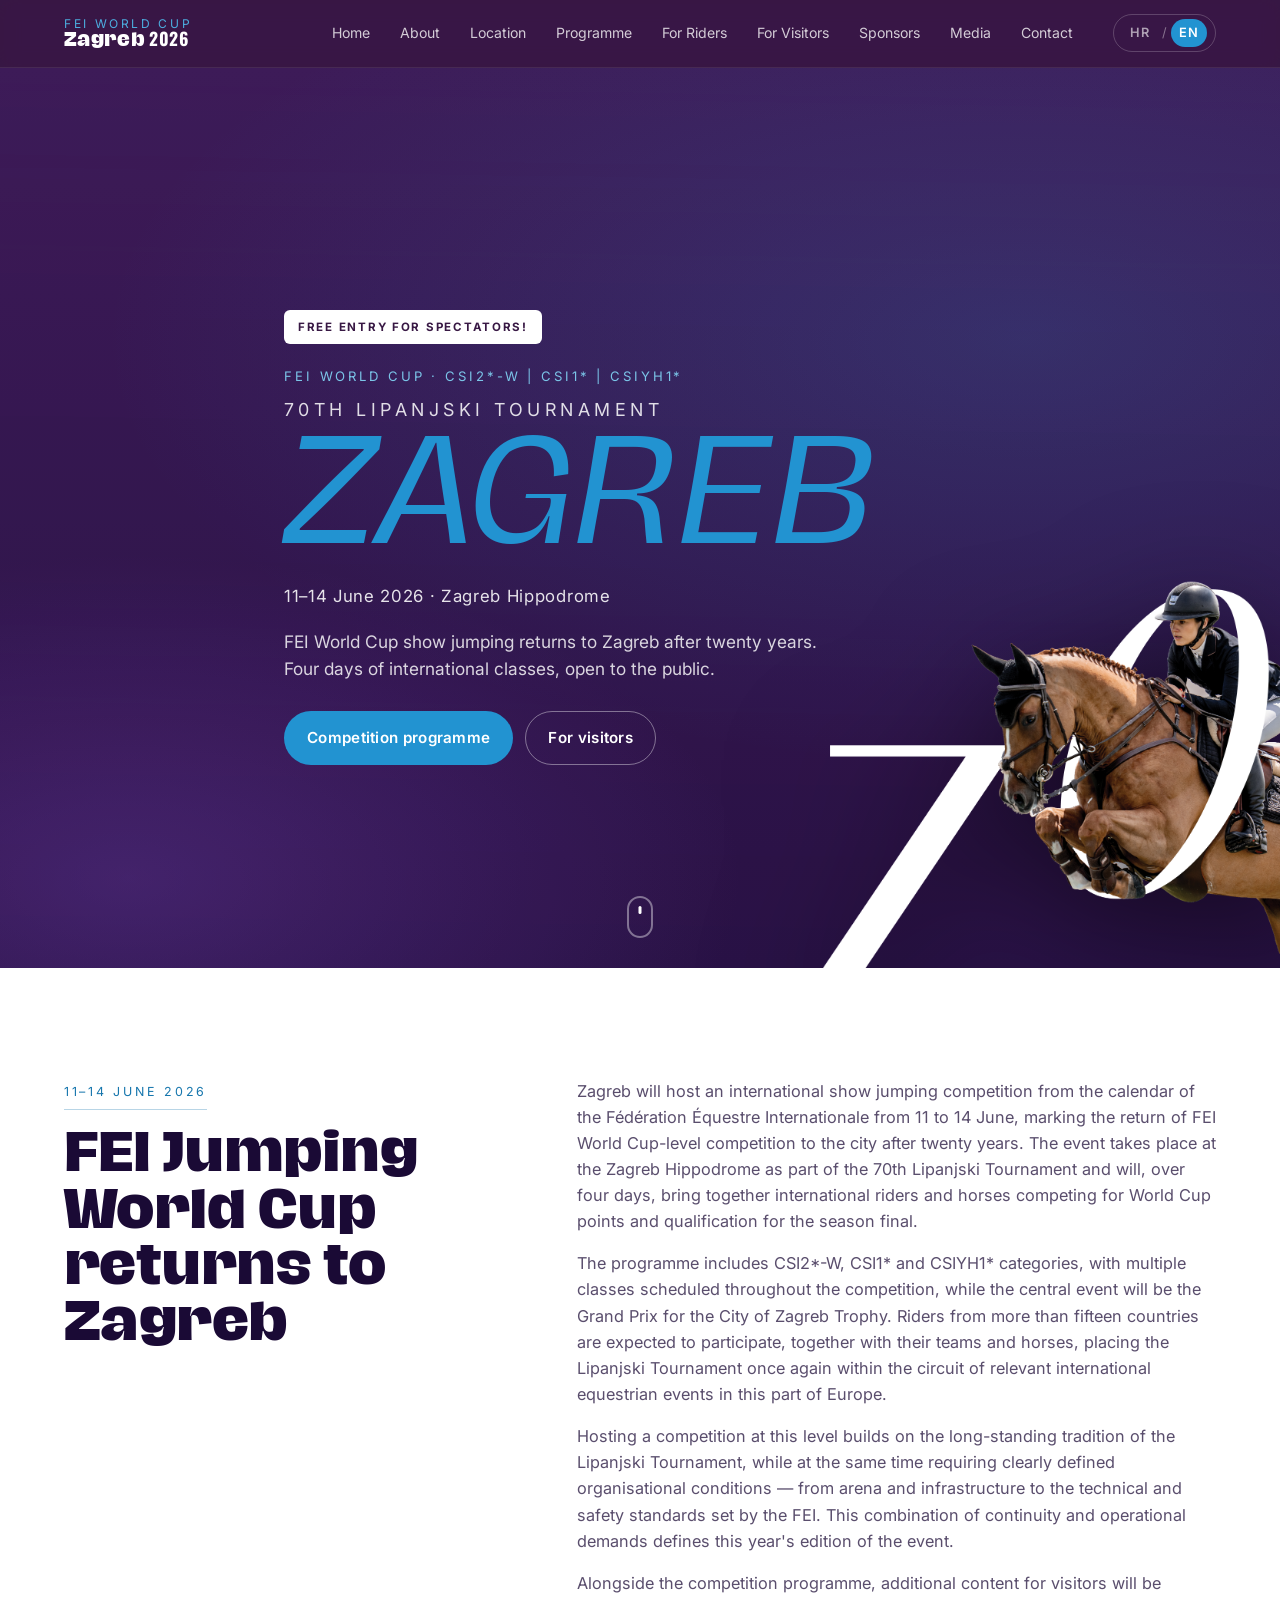
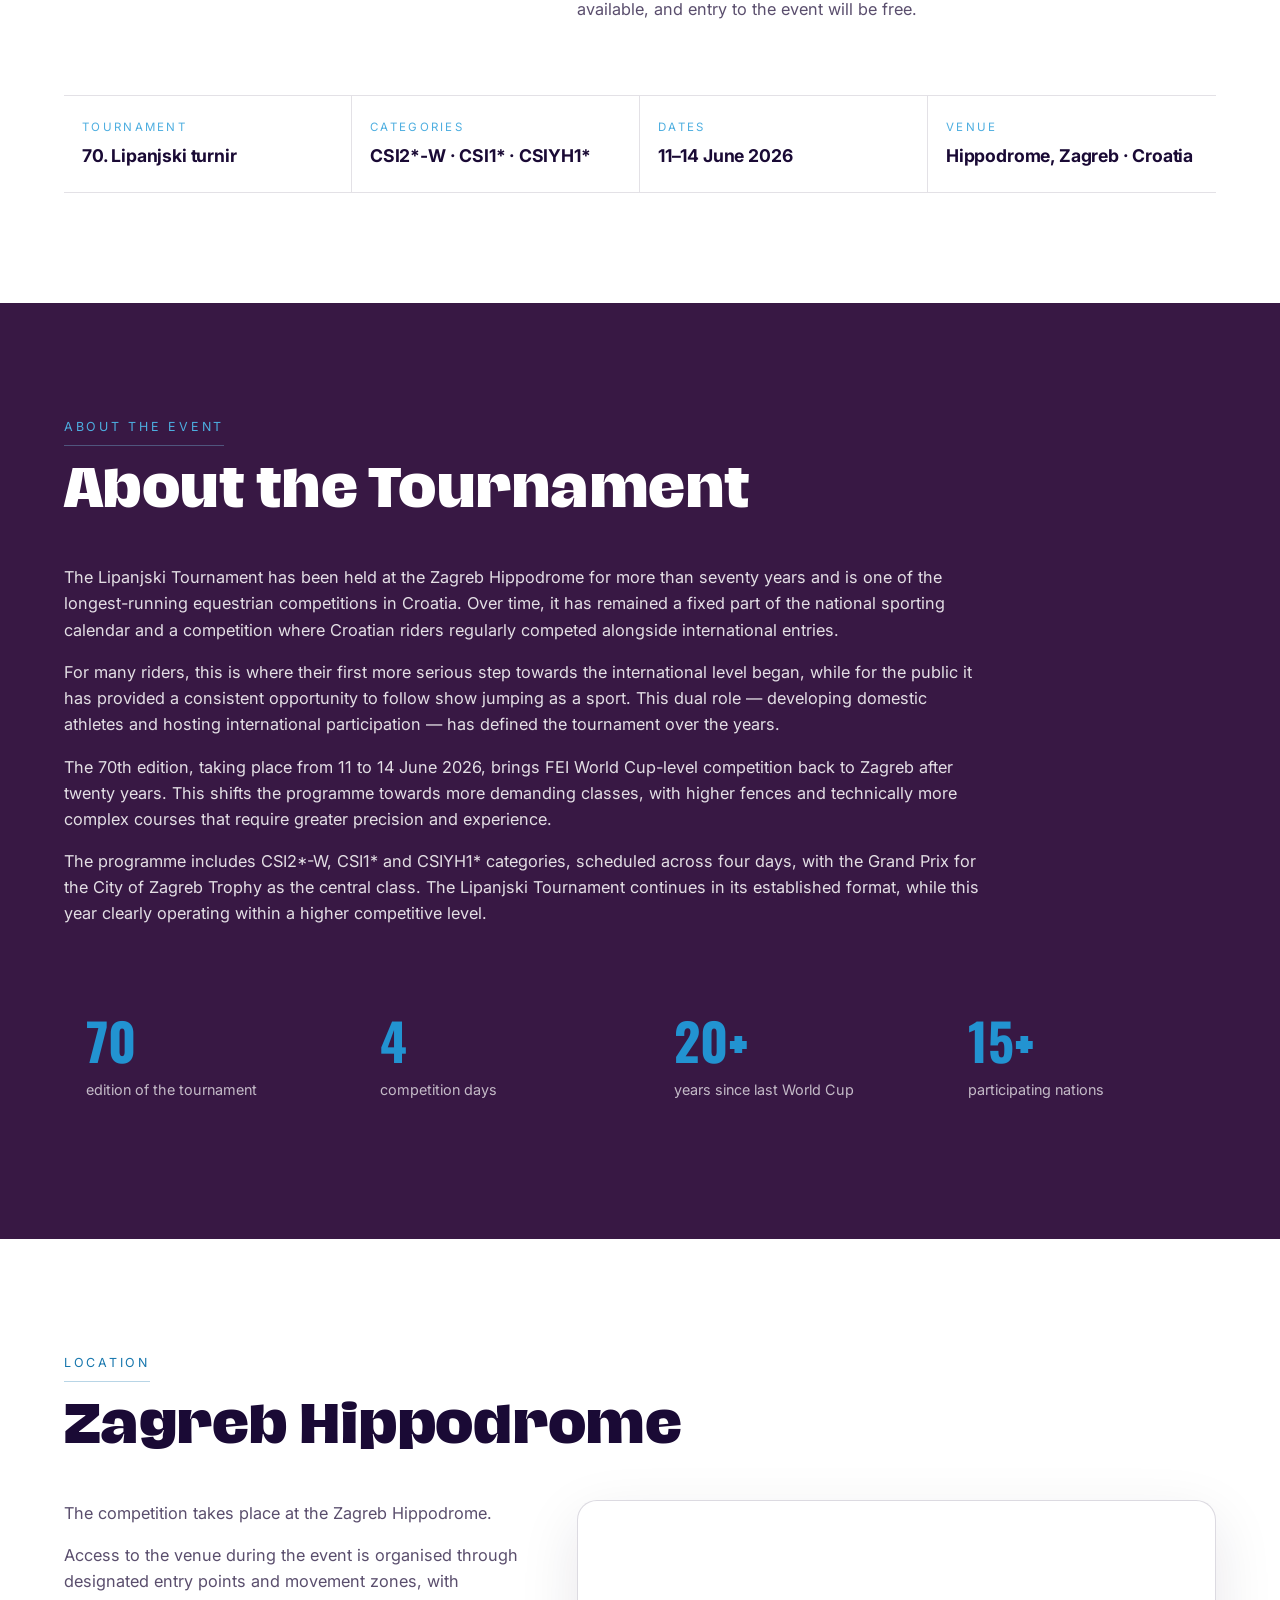
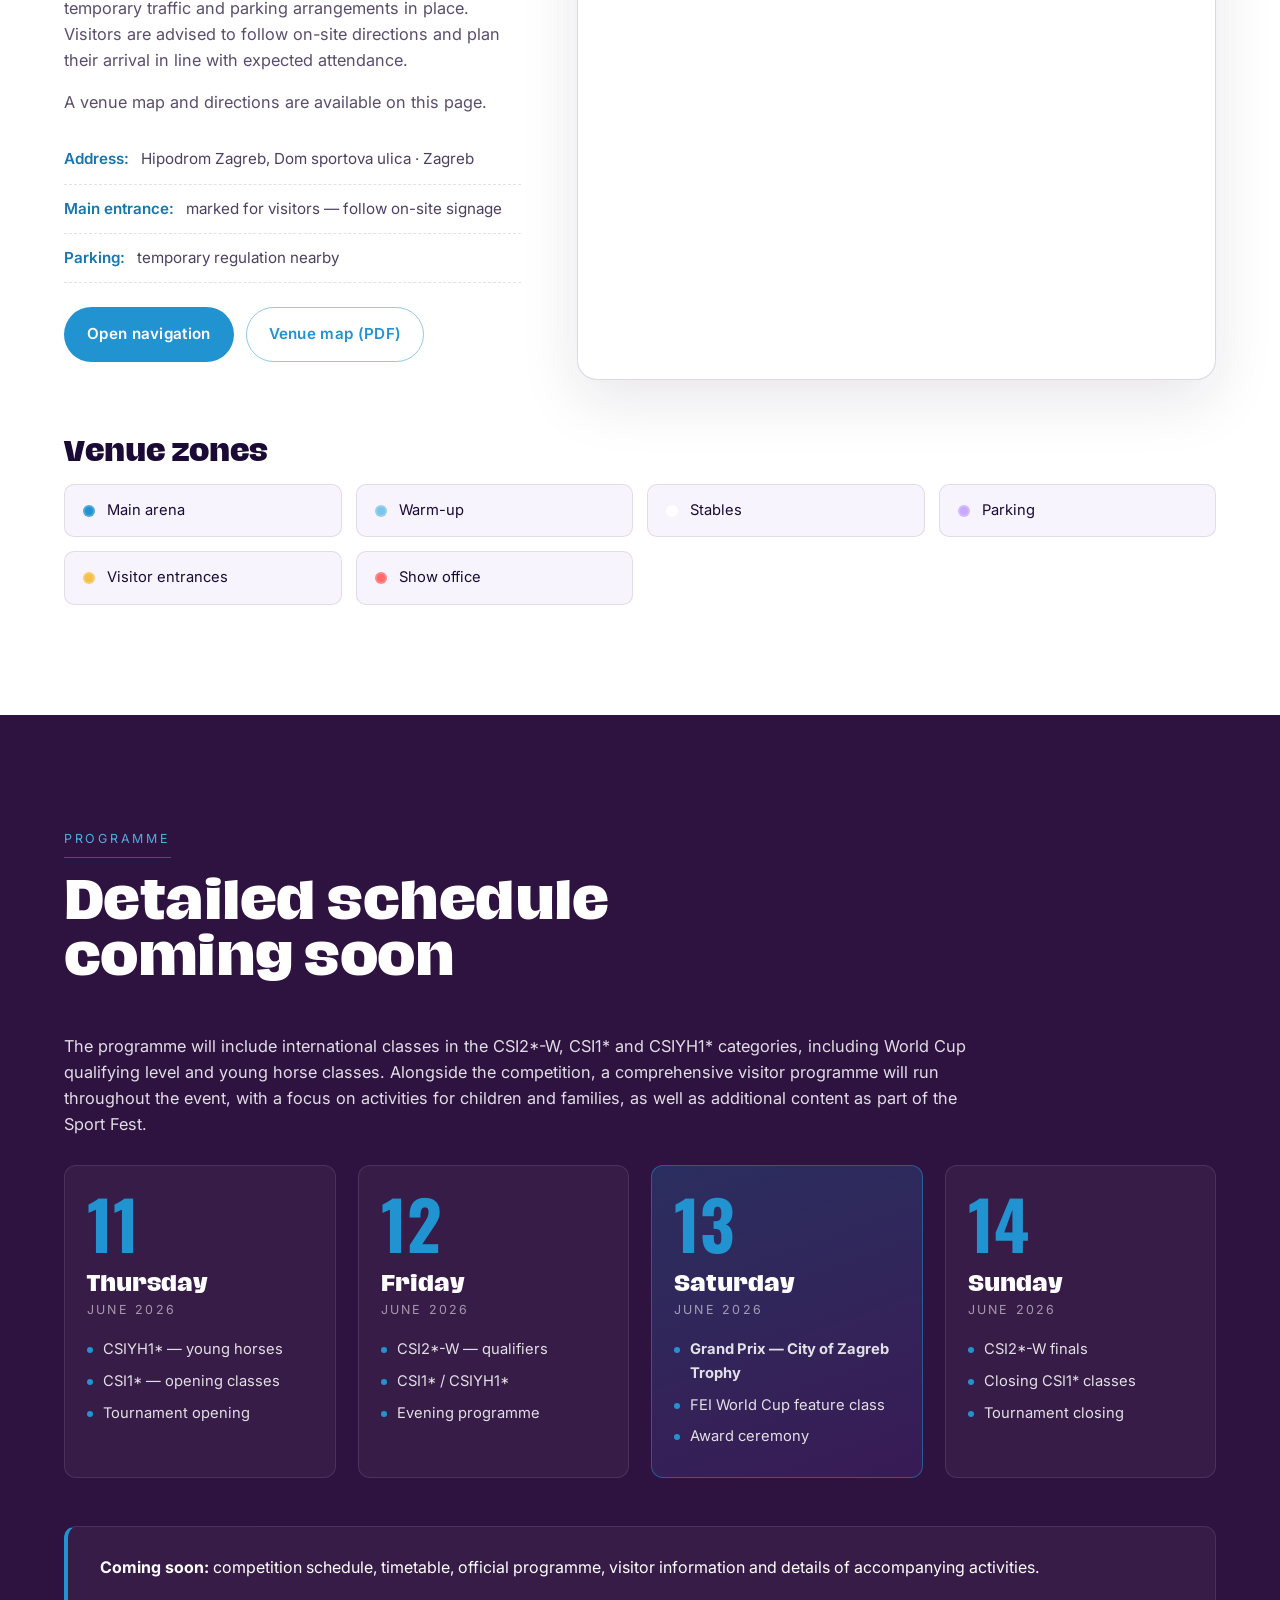
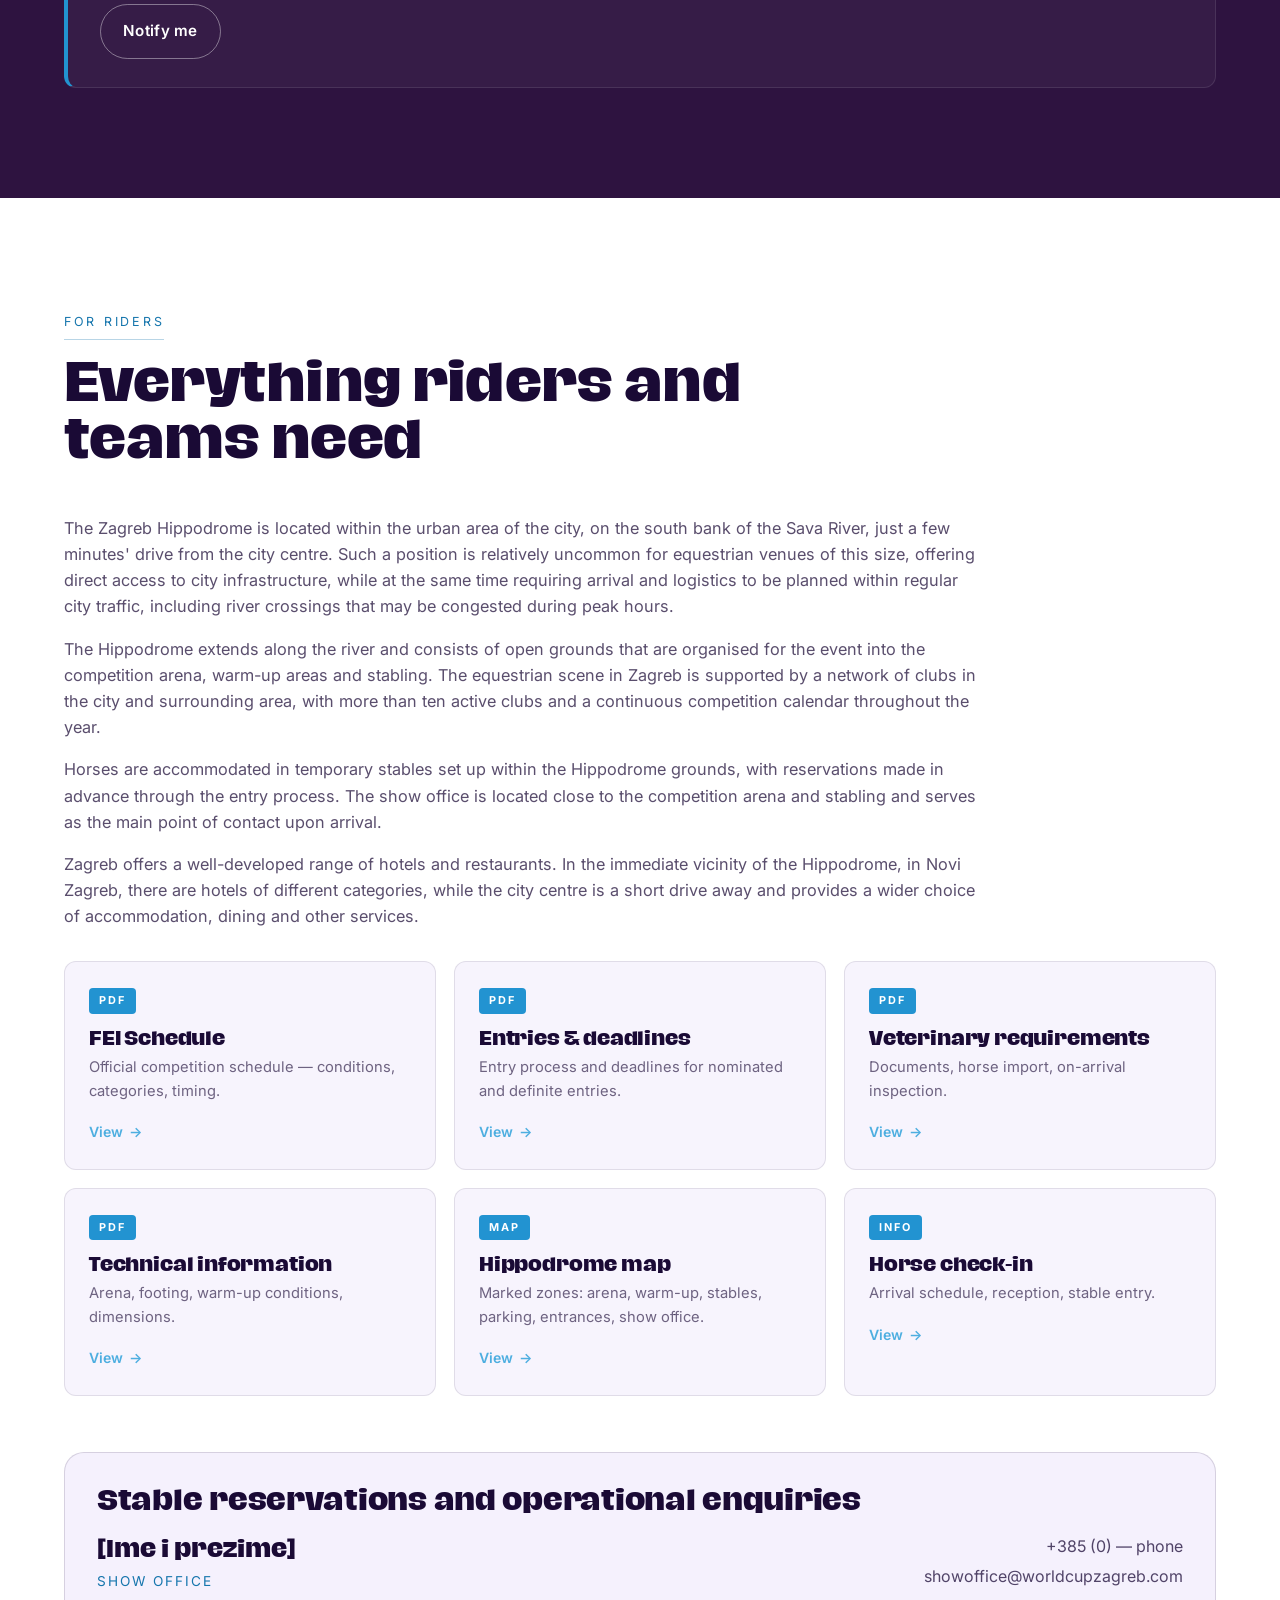
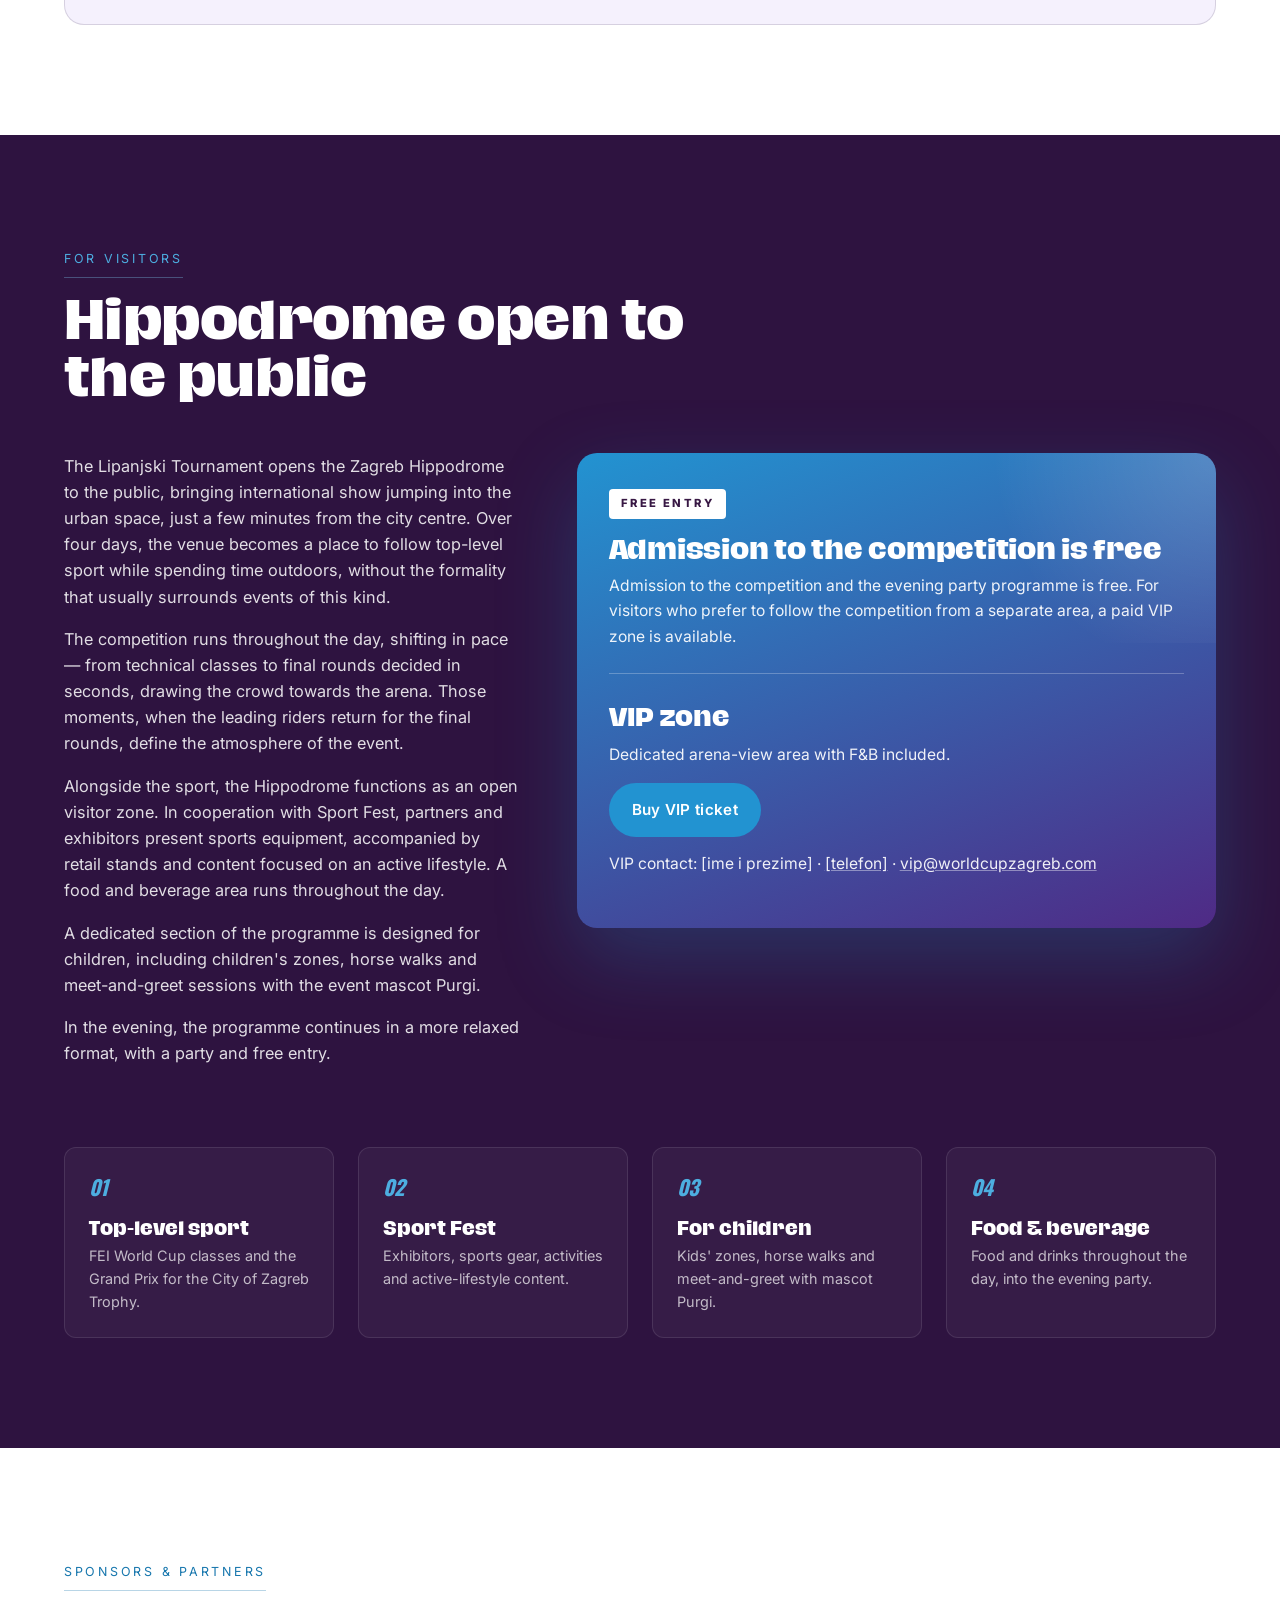
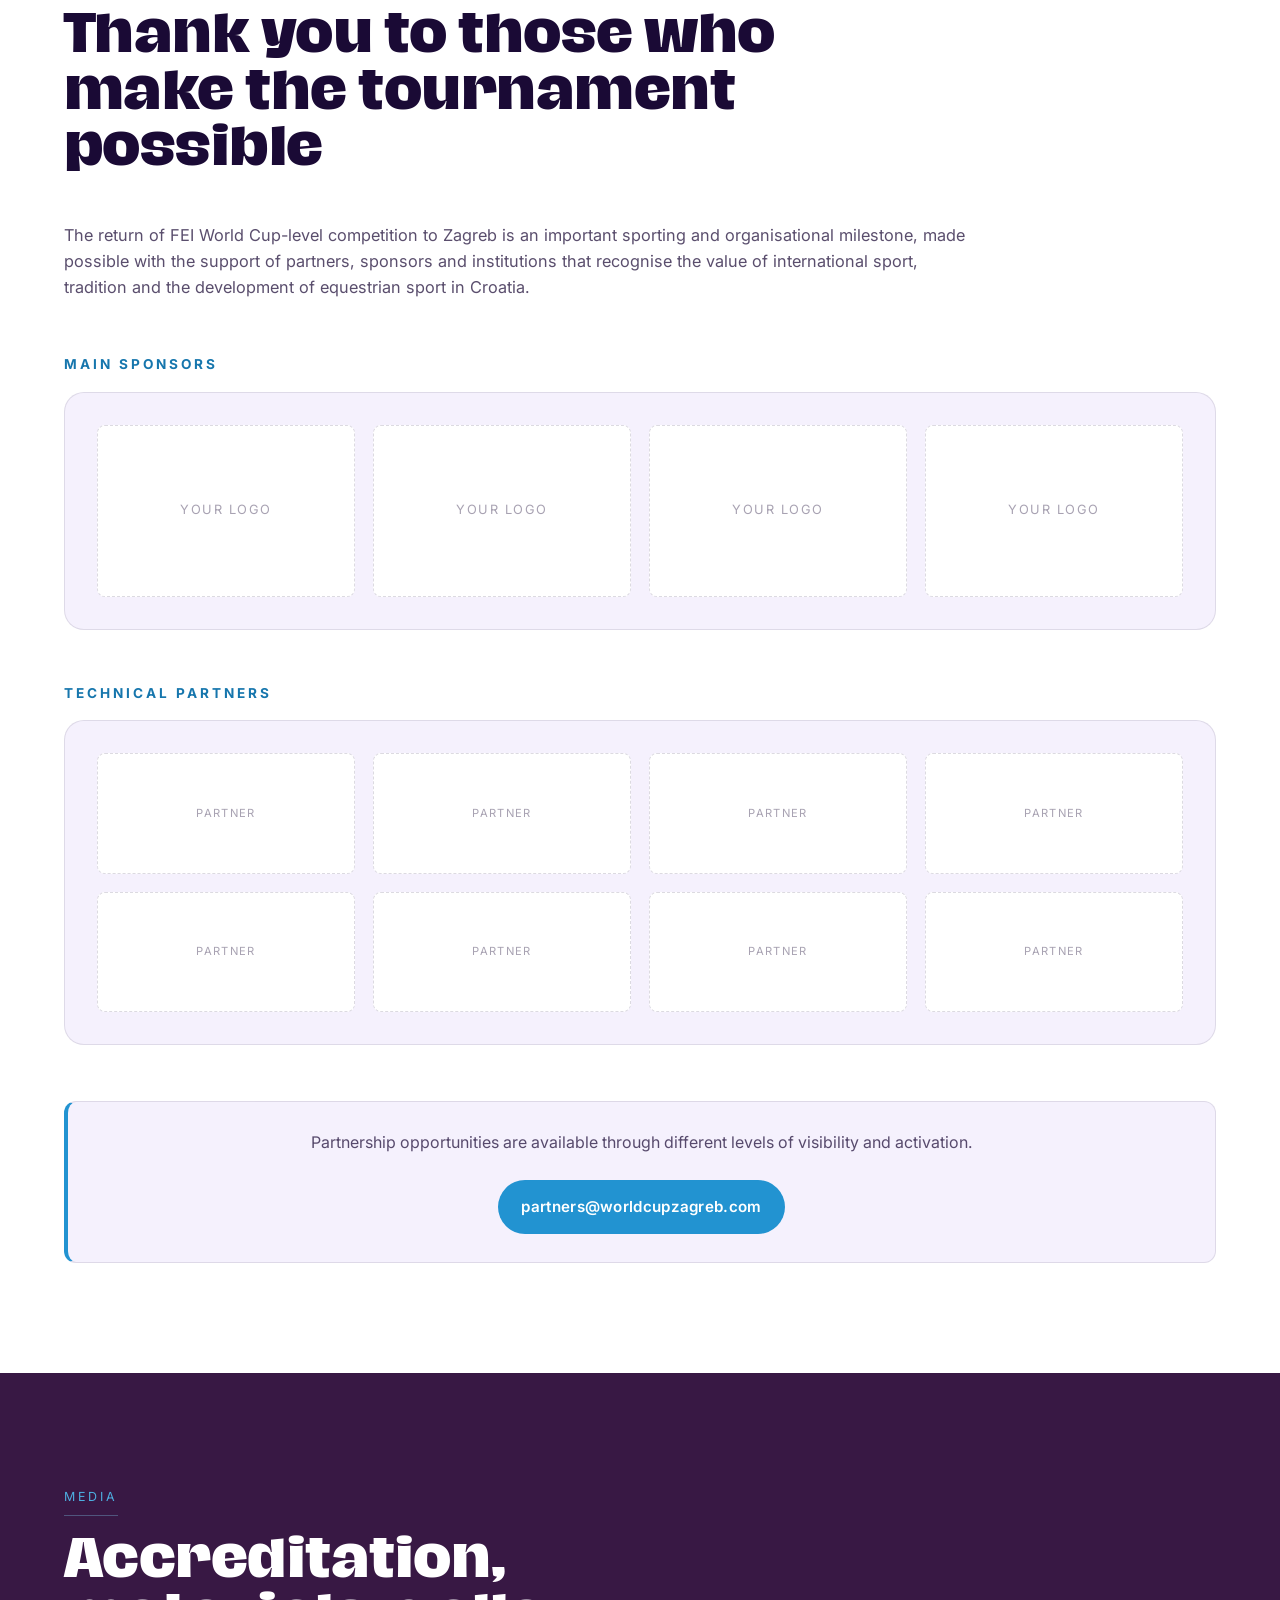
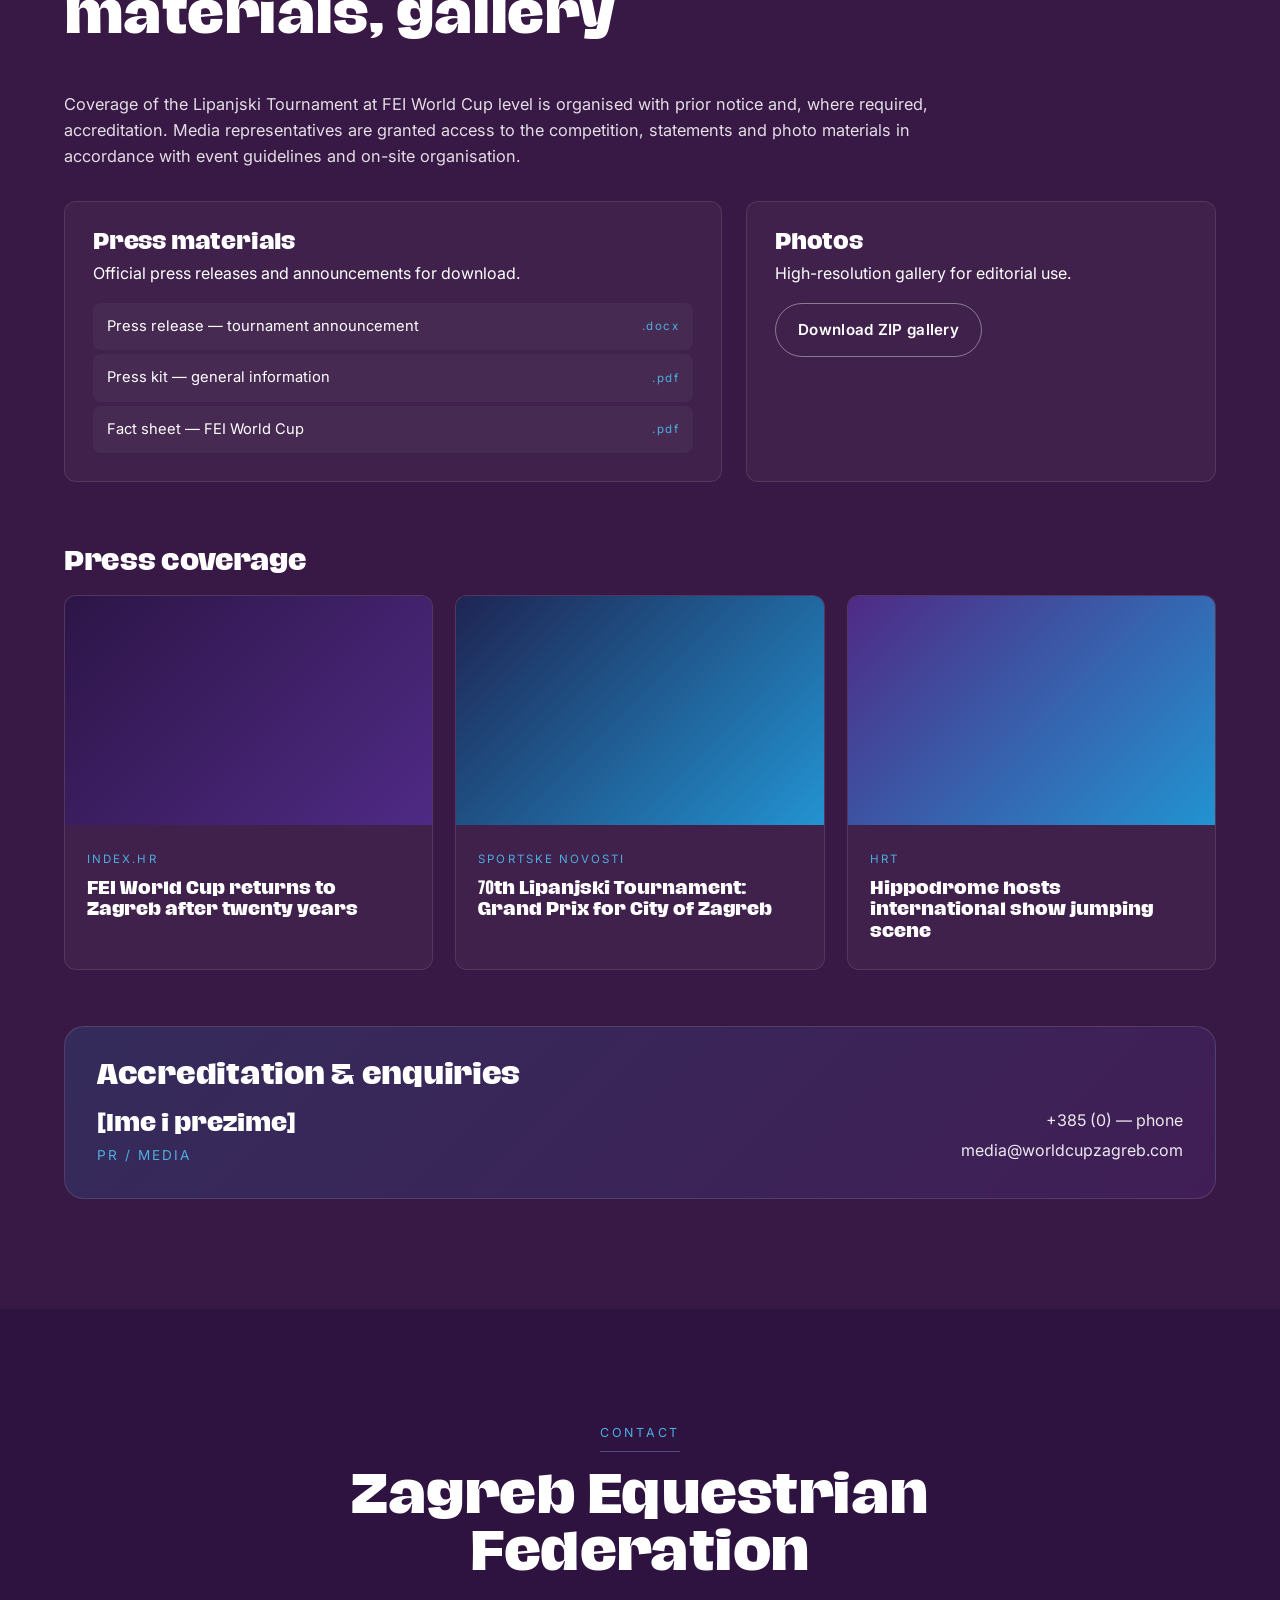
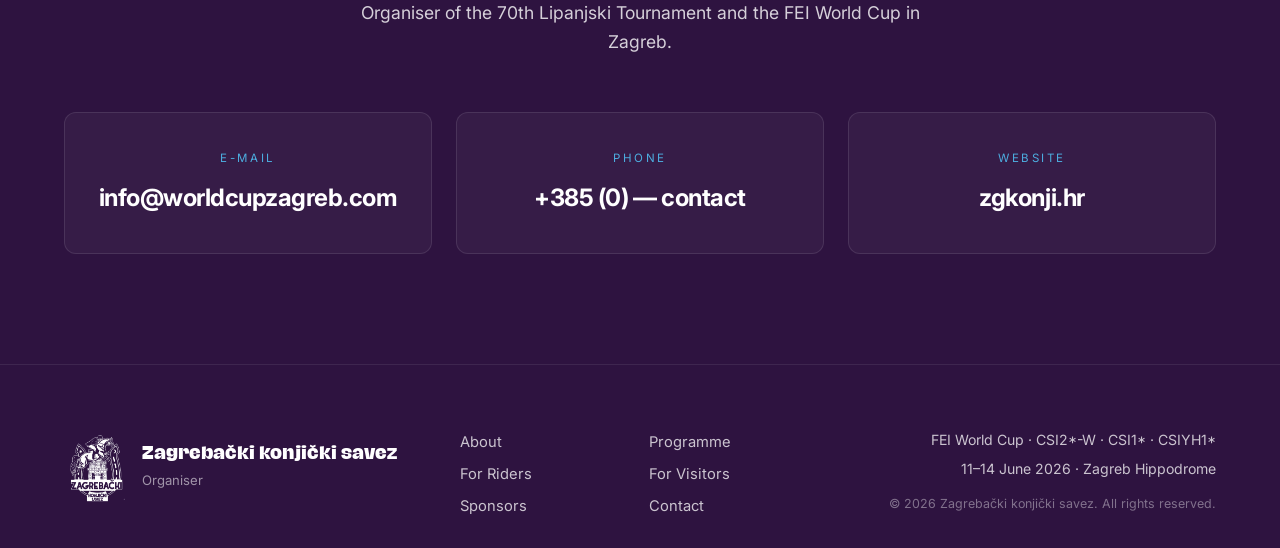
==== commit 45cbcdde: "Fix contact section — solid #2E1340 bg, remove gradient Co-Authored-By: Claude Sonnet 4.6 <noreply@a" ====
--- a/web/index2.html
+++ b/web/index2.html
@@ -344,7 +344,7 @@
 .section-visitors  { background: var(--purple-900); }
 .section-sponsors  { background: var(--purple-900); }
 .section-media     { background: var(--purple-800); }
-.section-contact   { background: linear-gradient(180deg, #2E1340 0%, #4F2A85 100%); }
+.section-contact   { background: #2E1340; }
 
 .section-head { margin-bottom: 48px; max-width: 720px; }
 .grid-2 { display: grid; grid-template-columns: 1fr 1.4fr; gap: 56px; align-items: start; }
